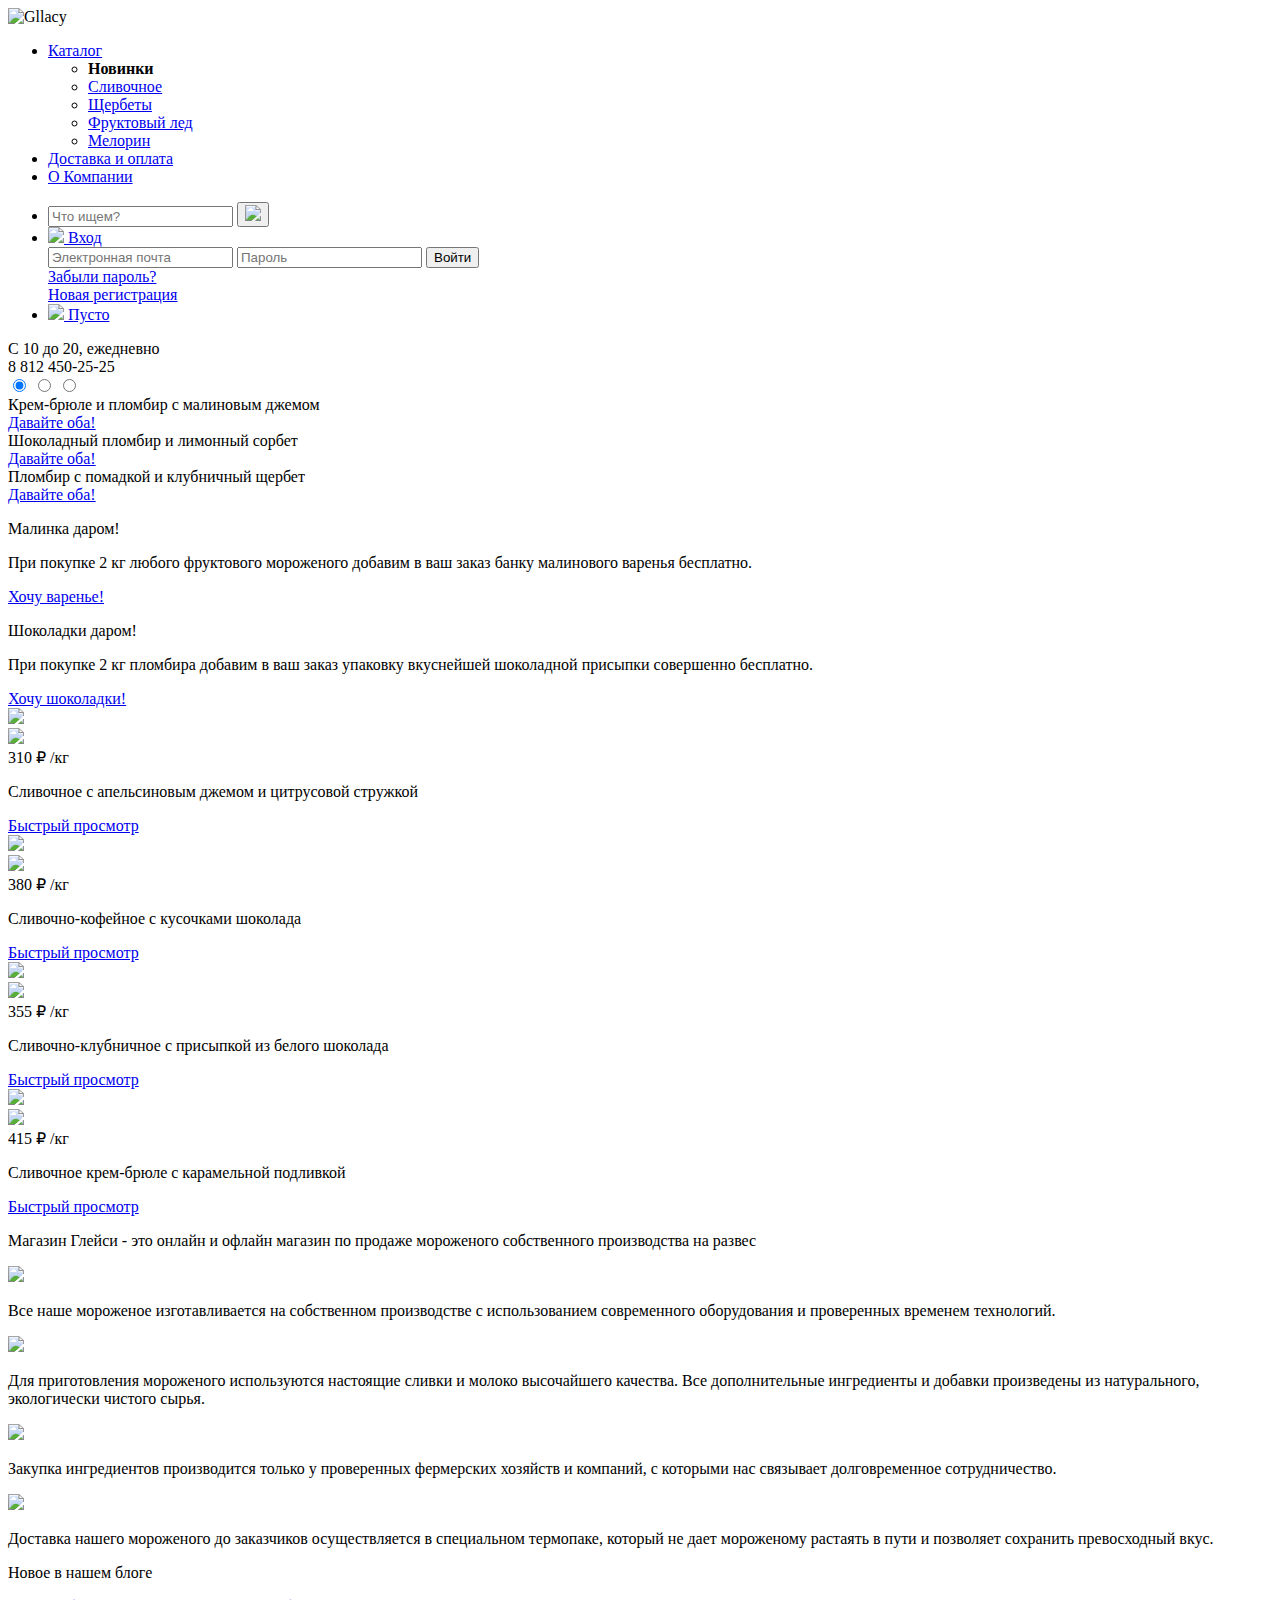
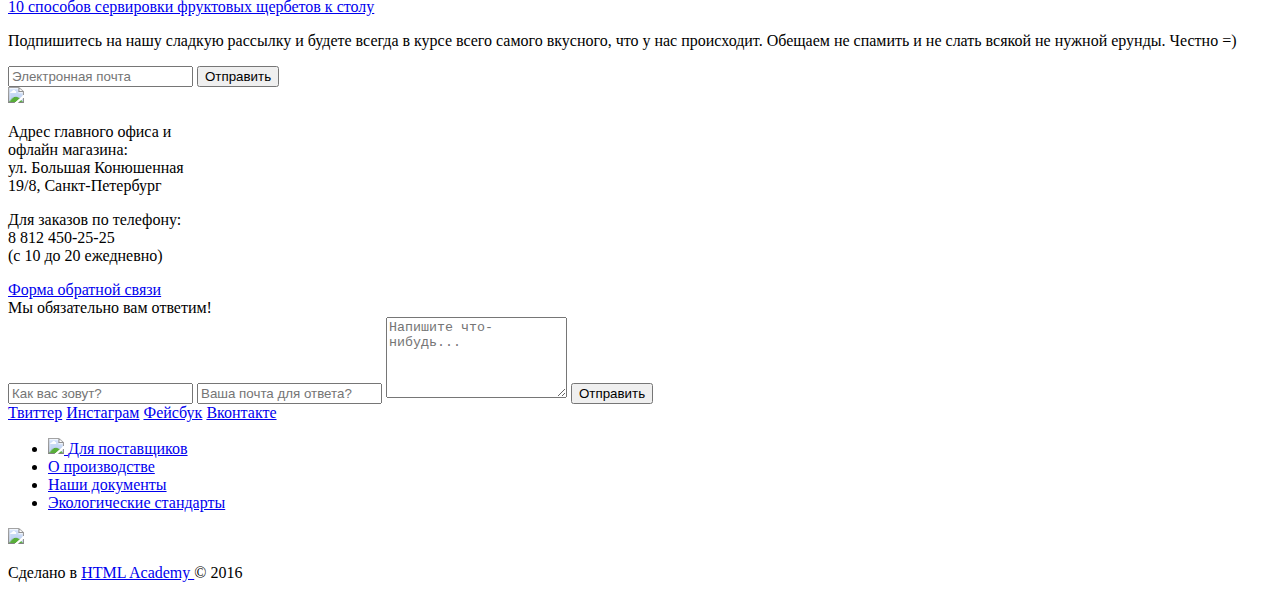
==== index.html @ 6a34597c "Внесла последние изменения" ====
<!DOCTYPE html>
<html lang="ru">
  <head>
    <meta charset="utf-8">
    <title>GllacyShop</title>
  </head>
  <body>
    <!-- Шапка -->
    <header class="container">
      <div class="index-logo">
        <img src="img/index-logo.png" width="" height="" alt="Gllacy">
      </div>

      <!-- Основная навигация -->
      <nav class="main-navigation">
        <ul>
          <li>
            <a href="#">Каталог</a>
            <ul>
              <li>
                <b class="items-new">Новинки</b>
              </li>
              <li>
                <a href="catalog.html">Сливочное</a>
              </li>
              <li>
                <a href="#">Щербеты</a>
              </li>
              <li>
                <a href="#">Фруктовый лед</a>
              </li>
              <li>
                <a href="#">Мелорин</a>
              </li>
            </ul>
          </li>
          <li>
            <a href="#">Доставка и оплата</a>
          </li>
          <li>
            <a href="#">О Компании</a>
          </li>
        </ul>
      </nav>

      <!-- Кнопки -->
      <div class="buttons">
        <ul>
          <li>
            <form class="search" action="https://echo.htmlacademy.ru" method="post">
              <input type="search" name="search" id="search-field" value="" placeholder="Что ищем?">
              <button class="search-btn" type="submit">
                <img src="img/logo-1.png" width="" height="">
              </button>
            </form>
          </li>

          <li>
            <a href="#entry-form">
              <img src="logo-2.png" width="" height="">
              <span>Вход</span>
            </a>
            <form class="entry" id="entry-form" action="https://echo.htmlacademy.ru" method="post">
              <input type="email" name="mail" value="" placeholder="Электронная почта" required>
              <input type="password" name="password" value="" placeholder="Пароль" required>
              <button class="entry-btn" type="submit">Войти</button>
              <div class="check-in">
                <a class="forget" href="#">Забыли пароль?</a><br>
                <a class="new-check" href="#">Новая регистрация</a>
              </div>
            </form>
          </li>

          <li>
            <a href="#">
              <img src="logo-3.png" width="" height="">
              <span>Пусто</span>
            </a>
          </li>
        </ul>
      </div>
    </header>

    <!-- Основная часть -->
    <main class="container">

      <!-- Краткая информация -->
      <div class="brief-information">
        C 10 до 20, ежедневно<br>
        <span>8 812 450-25-25</span>
      </div>

      <!-- Слайдер -->
      <div class="slider">
        <input type="radio" id="btn-1" name="toggle" checked>
        <input type="radio" id="btn-2" name="toggle">
        <input type="radio" id="btn-3" name="toggle">

        <div class="slide-1">
          <div class="slide-title">
            Крем-брюле и пломбир с малиновым джемом
          </div>
          <a class="slide-btn" href="#">Давайте оба!</a>
        </div>
        <div class="slide-2">
          <div class="slide-title">
            Шоколадный пломбир и лимонный сорбет
          </div>
          <a class="slide-btn" href="#">Давайте оба!</a>
        </div>
        <div class="slide-3">
          <div class="slide-title">
            Пломбир с помадкой и клубничный щербет
          </div>
          <a class="slide-btn" href="#">Давайте оба!</a>
        </div>
        <div class="slider-controls">
          <label for="btn-1"></label>
          <label for="btn-2"></label>
          <label for="btn-3"></label>
        </div>
      </div>

      <!-- Баннеры -->
      <div class="banners">
        <div class="raspberries">
          <p class="banner-title">
            Малинка даром!
          </p>
          <p class="banner-description">
            При покупке 2 кг любого фруктового мороженого добавим в ваш заказ
            банку малинового варенья бесплатно.
          </p>
          <a class="banner-btn" href="#">Хочу варенье!</a>
        </div>
        <div class="chocolates">
          <p class="banner-title">
            Шоколадки даром!
          </p>
          <p class="banner-description">
            При покупке 2 кг пломбира добавим в ваш заказ упаковку вкуснейшей
            шоколадной присыпки совершенно бесплатно.
          </p>
          <a class="banner-btn" href="#">Хочу шоколадки!</a>
        </div>
      </div>

      <!-- Хиты -->
      <div class="products">
        <article class="items">
          <div class="hits-logo">
            <img src="img/hits-logo.png" width="" height="">
          </div>
          <div class="hits-image">
            <img src="img/hits-1.jpg"  width="" height="">
          </div>
          <div class="hits-price">
            310 &#8381; /кг
          </div>
          <p class="hits-description">
            Сливочное с апельсиновым джемом и цитрусовой стружкой
          </p>
          <a class="btn-review" href="#">Быстрый просмотр</a>
        </article>

        <article class="items">
          <div class="hits-logo">
            <img src="img/hits-logo.png" width="" height="">
          </div>
          <div class="hits-image">
            <img src="img/hits-2.jpg"  width="" height="">
          </div>
          <div class="hits-price">
            380 &#8381; /кг
          </div>
          <p class="hits-description">
            Сливочно-кофейное с кусочками шоколада
          </p>
          <a class="btn-review" href="#">Быстрый просмотр</a>
        </article>

        <article class="items">
          <div class="hits-logo">
            <img src="img/hits-logo.png" width="" height="">
          </div>
          <div class="hits-image">
            <img src="img/hits-3.jpg"  width="" height="">
          </div>
          <div class="hits-price">
            355 &#8381; /кг
          </div>
          <p class="hits-description">
            Сливочно-клубничное с присыпкой из белого шоколада
          </p>
          <a class="btn-review" href="#">Быстрый просмотр</a>
        </article>

        <article class="items">
          <div class="hits-logo">
            <img src="img/hits-logo.png" width="" height="">
          </div>
          <div class="hits-image">
            <img src="img/hits-4.jpg"  width="" height="">
          </div>
          <div class="hits-price">
            415 &#8381; /кг
          </div>
          <p class="hits-description">
            Сливочное крем-брюле с карамельной подливкой
          </p>
          <a class="btn-review" href="#">Быстрый просмотр</a>
        </article>
      </div>

      <!-- SEO -->
      <section class="seo">
        <p class="slogan">
          Магазин Глейси - это онлайн и офлайн магазин по продаже мороженого
          собственного производства на развес
        </p>
        <div class="seo-1">
          <img class="seo-logo" src="img/logo-4.png" width="" height="">
          <p class="seo-description">
            Все наше мороженое изготавливается на собственном производстве
            с использованием современного оборудования и проверенных временем
            технологий.
          </p>
        </div>
        <div class="seo-1">
          <img class="seo-logo" src="img/logo-5.png" width="" height="">
          <p class="seo-description">
            Для приготовления мороженого используются настоящие сливки и
            молоко высочайшего качества. Все дополнительные ингредиенты и
            добавки произведены из натурального, экологически чистого сырья.
          </p>
        </div>
        <div class="seo-1">
          <img class="seo-logo" src="img/logo-6.png" width="" height="">
          <p class="seo-description">
            Закупка ингредиентов производится только у проверенных фермерских
            хозяйств и компаний, с которыми нас связывает долговременное
            сотрудничество.
          </p>
        </div>
        <div class="seo-1">
          <img class="seo-logo" src="img/logo-7.png" width="" height="">
          <p class="seo-description">
            Доставка нашего мороженого до заказчиков осуществляется в специальном
            термопаке, который не дает мороженому растаять в пути и позволяет
            сохранить превосходный вкус.
          </p>
        </div>
      </section>

      <!-- Новости -->
      <div class="news">
        <p class="news-title">
          Новое в нашем блоге
        </p>
        <a href="#">
          10 способов сервировки
          фруктовых щербетов к
          столу
        </a>
      </div>

      <!-- Рассылка -->
      <div class="delivery">
        <p>
          Подпишитесь на нашу сладкую рассылку и будете всегда в курсе
          всего самого вкусного, что у нас происходит. Обещаем не спамить и
          не слать всякой не нужной ерунды. Честно =)
        </p>
        <form action="https://echo.htmlacademy.ru" method="post">
          <input type="email" name="delivery" placeholder="Электронная почта">
          <button class="send-btn" type="submit">Отправить</button>
        </form>
      </div>

      <!-- Карта -->
      <div class="map">
        <img src="img/logo-8.png" width="" height="">  <!-- Лого, карта - в CSS в качестве фона -->
        <section class="contacts">
          <p class="address">
            Адрес главного офиса и<br>
            офлайн магазина:<br>
            <span>ул. Большая Конюшенная<br>
            19/8, Санкт-Петербург</span>
          </p>
          <p class="phone">
            Для заказов по телефону:<br>
            <span>8 812 450-25-25</span><br>
            (с 10 до 20 ежедневно)
          </p>
          <a href="#feedback-form">Форма обратной связи</a>
          <form id="feedback-form" action="https://echo.htmlacademy.ru" method="post">
            <div class="feedback-form-title">
              Мы обязательно вам ответим!
            </div>
            <input type="text" name="name" value="" placeholder="Как вас зовут?">
            <input type="email" name="mail" value="" placeholder="Ваша почта для ответа?" required>
            <textarea name="text" rows="5" cols="" placeholder="Напишите что-нибудь..."></textarea>
            <button class="send-btn" type="submit">Отправить</button>
          </form>
        </section>
      </div>
    </main>

    <!-- Подвал -->
    <footer class="container">
      <section class="footer-social">
        <a class="social-btn social-btn-tw" href="#">Твиттер</a>
        <a class="social-btn social-btn-inst" href="#">Инстаграм</a>
        <a class="social-btn social-btn-fb" href="#">Фейсбук</a>
        <a class="social-btn social-btn-vk" href="#">Вконтакте</a>
      </section>

      <section class="footer-references">
        <ul>
          <li>
            <a href="#">
              <img src="img/logo-9.png" width="" height="">
              <span class="for-providers">Для поставщиков</span>
            </a>
          </li>
          <li>
            <a href="#">О производстве</a>
          </li>
          <li>
            <a href="#">Наши документы</a>
          </li>
          <li>
            <a href="#">Экологические стандарты</a>
          </li>
        </ul>
      </section>

      <section class="footer-copyright">
        <a class="footer-logo" href="https://htmlacademy.ru/">
          <img src="img/logo-10.png" width="" height="">
        </a>
          <p>Сделано в
            <a class="footer-html-academy" href="https://htmlacademy.ru/">HTML Academy
            </a>
            &#169; 2016
          </p>
      </section>
    </footer>
  </body>
</html>
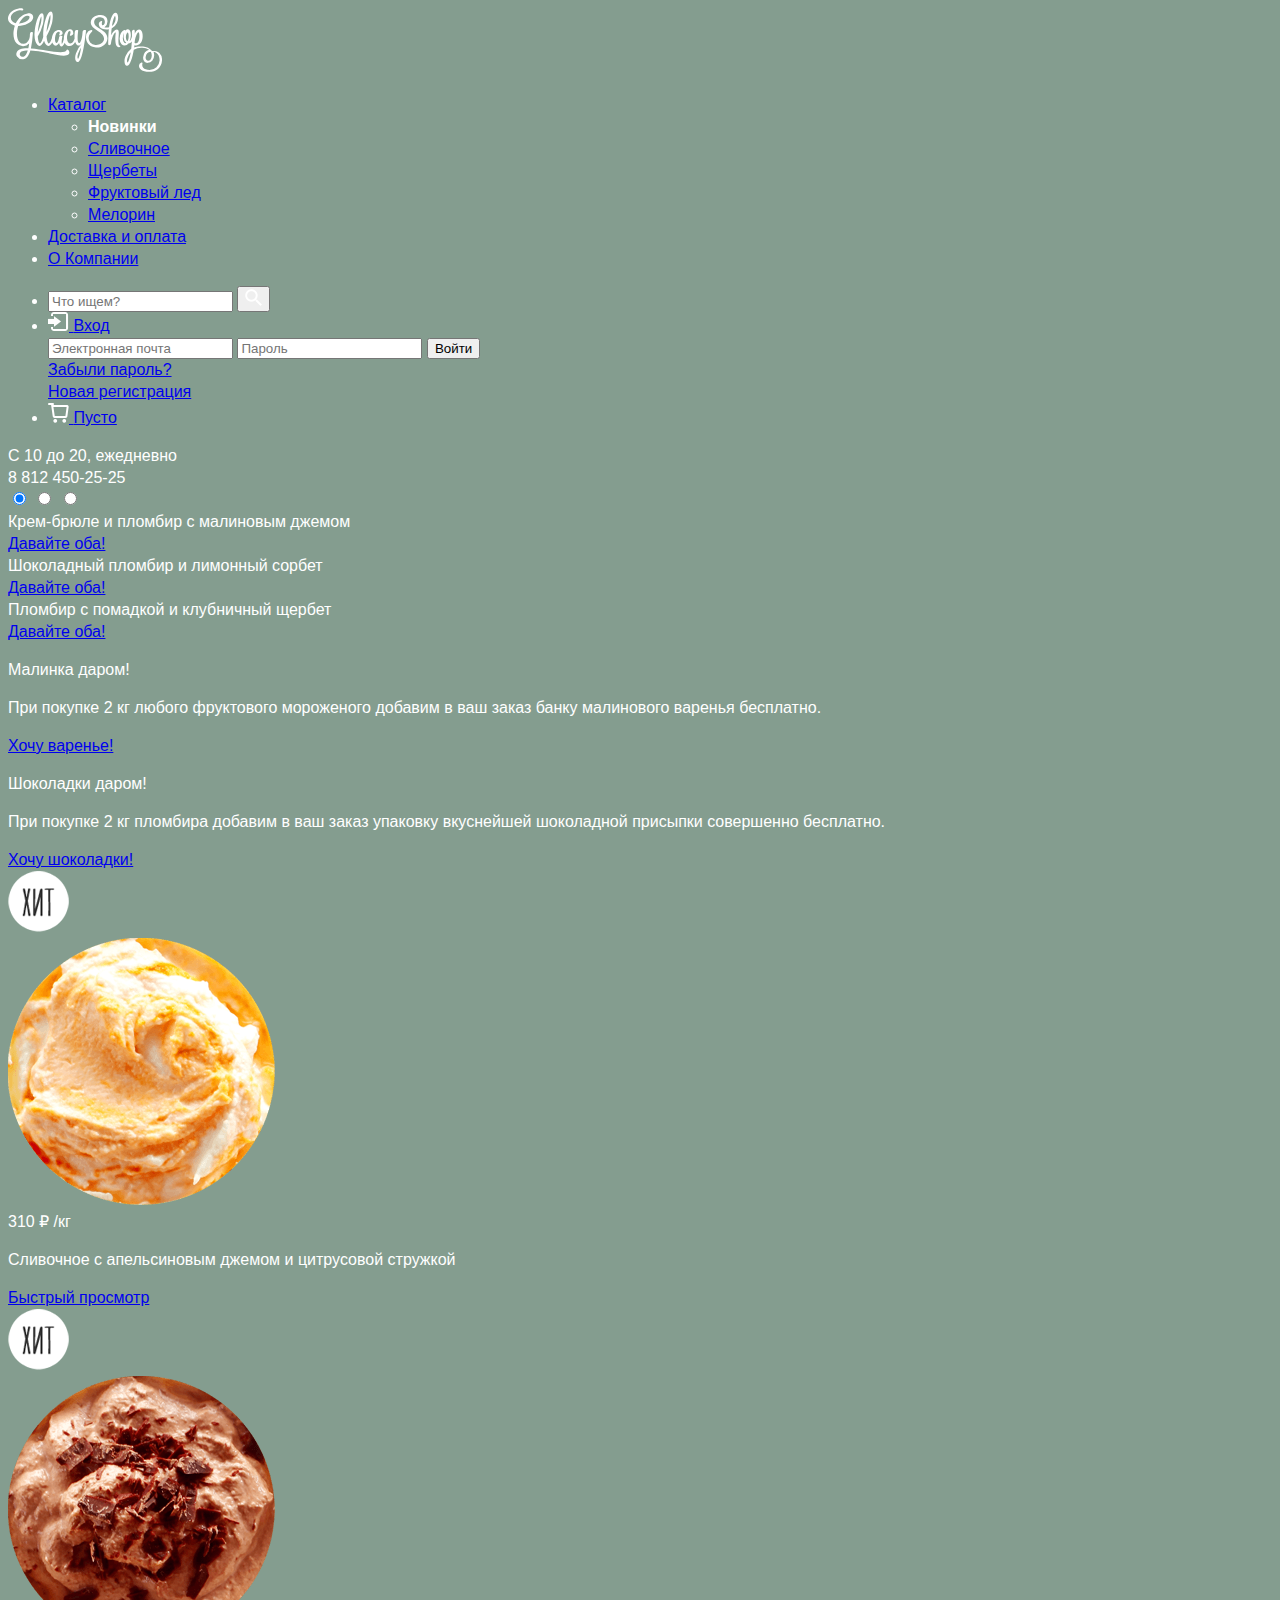
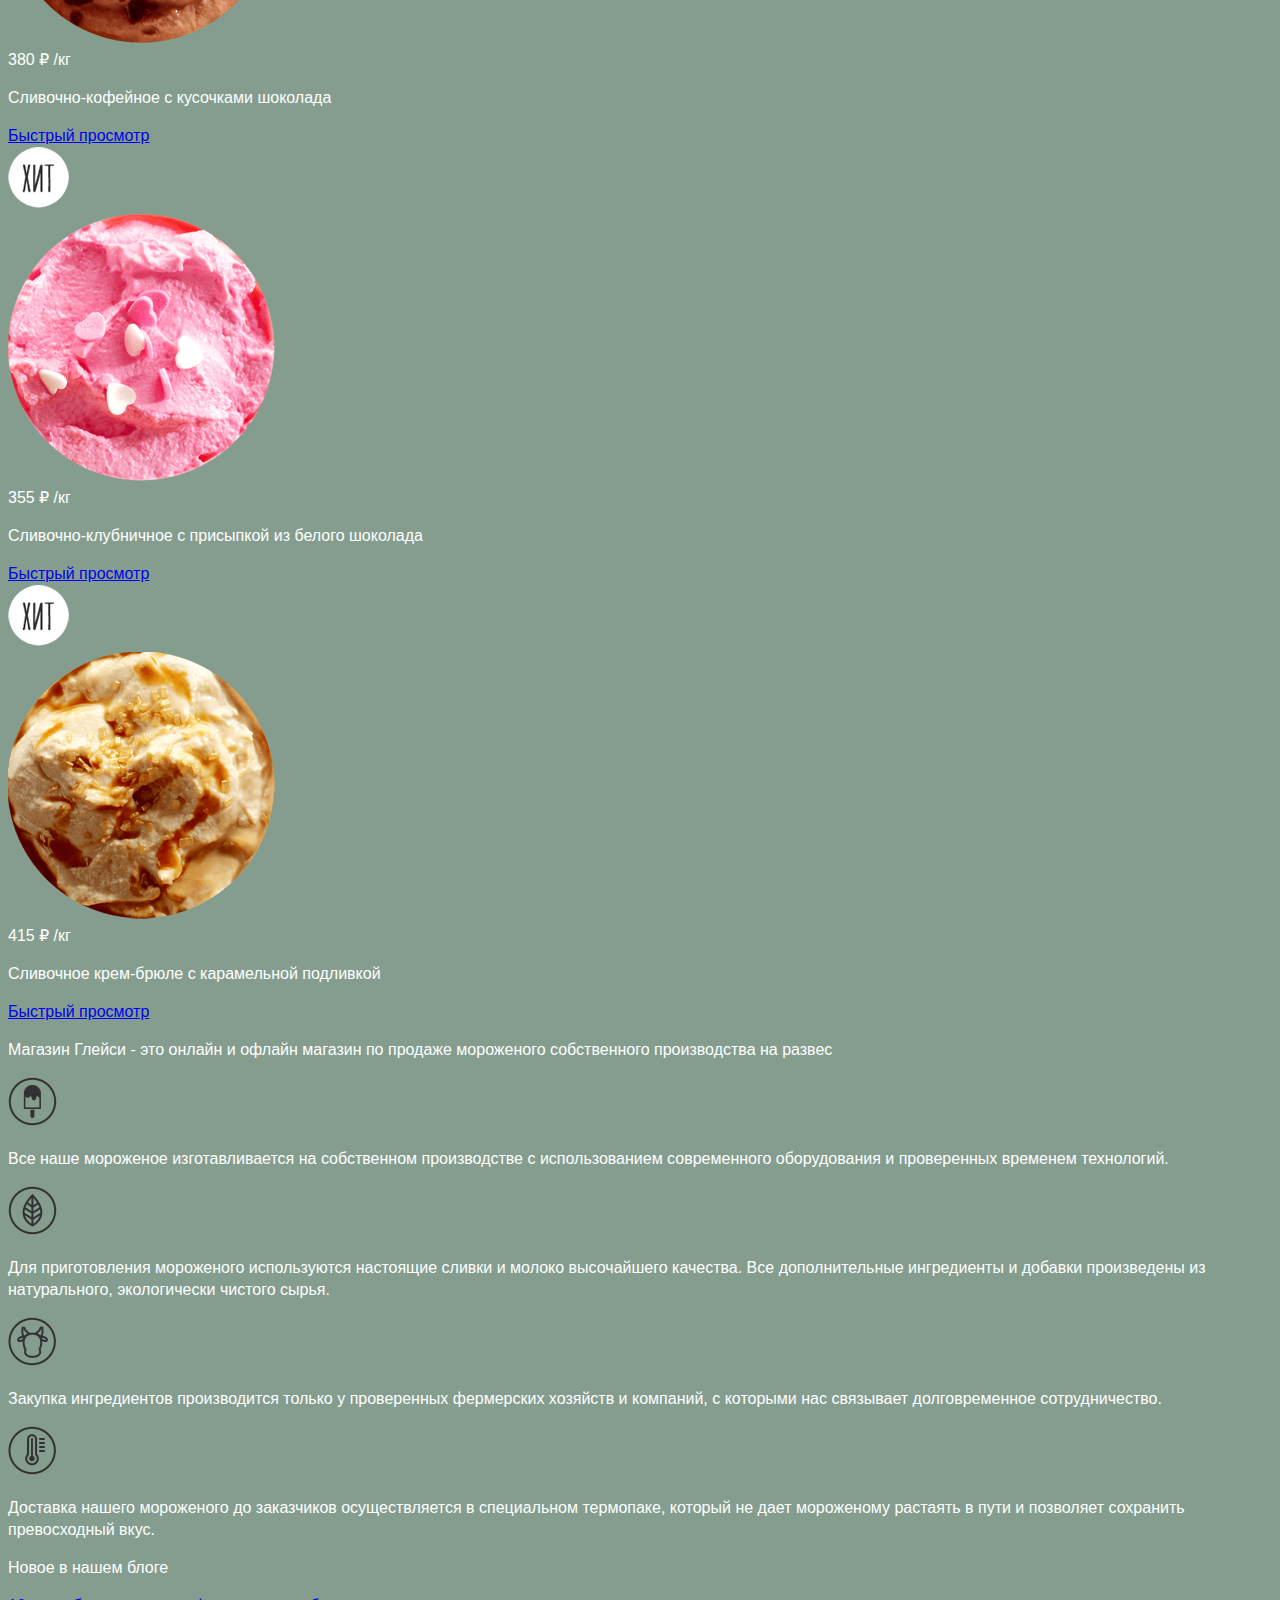
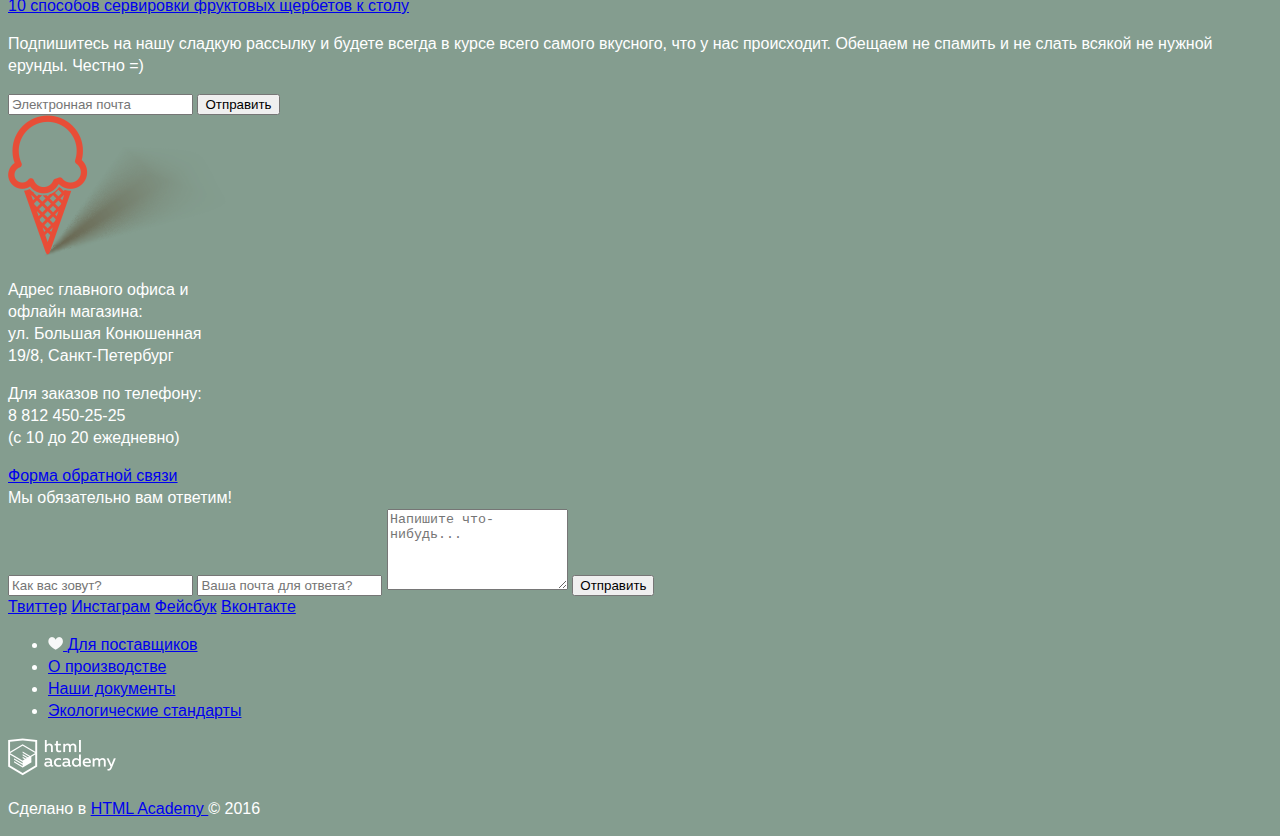
==== commit a5844729: "Подключила изображения и основные стили" ====
--- a/index.html
+++ b/index.html
@@ -3,12 +3,13 @@
   <head>
     <meta charset="utf-8">
     <title>GllacyShop</title>
+    <link rel="stylesheet" href="css/style.css">
   </head>
   <body>
     <!-- Шапка -->
     <header class="container">
       <div class="index-logo">
-        <img src="img/index-logo.png" width="" height="" alt="Gllacy">
+        <img src="img/index-logo.svg" width="154" height="64" alt="Gllacy">
       </div>
 
       <!-- Основная навигация -->
@@ -50,14 +51,14 @@
             <form class="search" action="https://echo.htmlacademy.ru" method="post">
               <input type="search" name="search" id="search-field" value="" placeholder="Что ищем?">
               <button class="search-btn" type="submit">
-                <img src="img/logo-1.png" width="" height="">
+                <img src="img/logo-1.png" width="17" height="17">
               </button>
             </form>
           </li>
 
           <li>
             <a href="#entry-form">
-              <img src="logo-2.png" width="" height="">
+              <img src="img/logo-2.png" width="21" height="19">
               <span>Вход</span>
             </a>
             <form class="entry" id="entry-form" action="https://echo.htmlacademy.ru" method="post">
@@ -73,7 +74,7 @@
 
           <li>
             <a href="#">
-              <img src="logo-3.png" width="" height="">
+              <img src="img/logo-3.png" width="21" height="20">
               <span>Пусто</span>
             </a>
           </li>
@@ -149,10 +150,10 @@
       <div class="products">
         <article class="items">
           <div class="hits-logo">
-            <img src="img/hits-logo.png" width="" height="">
+            <img src="img/hits-logo.png" width="61" height="61">
           </div>
           <div class="hits-image">
-            <img src="img/hits-1.jpg"  width="" height="">
+            <img src="img/item-1.png"  width="267" height="267">
           </div>
           <div class="hits-price">
             310 &#8381; /кг
@@ -165,10 +166,10 @@
 
         <article class="items">
           <div class="hits-logo">
-            <img src="img/hits-logo.png" width="" height="">
+            <img src="img/hits-logo.png" width="61" height="61">
           </div>
           <div class="hits-image">
-            <img src="img/hits-2.jpg"  width="" height="">
+            <img src="img/item-2.png"  width="267" height="267">
           </div>
           <div class="hits-price">
             380 &#8381; /кг
@@ -181,10 +182,10 @@
 
         <article class="items">
           <div class="hits-logo">
-            <img src="img/hits-logo.png" width="" height="">
+            <img src="img/hits-logo.png" width="61" height="61">
           </div>
           <div class="hits-image">
-            <img src="img/hits-3.jpg"  width="" height="">
+            <img src="img/item-3.png"  width="267" height="267">
           </div>
           <div class="hits-price">
             355 &#8381; /кг
@@ -197,10 +198,10 @@
 
         <article class="items">
           <div class="hits-logo">
-            <img src="img/hits-logo.png" width="" height="">
+            <img src="img/hits-logo.png" width="61" height="61">
           </div>
           <div class="hits-image">
-            <img src="img/hits-4.jpg"  width="" height="">
+            <img src="img/item-4.png"  width="267" height="267">
           </div>
           <div class="hits-price">
             415 &#8381; /кг
@@ -219,7 +220,7 @@
           собственного производства на развес
         </p>
         <div class="seo-1">
-          <img class="seo-logo" src="img/logo-4.png" width="" height="">
+          <img class="seo-logo" src="img/logo-4.png" width="49" height="49">
           <p class="seo-description">
             Все наше мороженое изготавливается на собственном производстве
             с использованием современного оборудования и проверенных временем
@@ -227,7 +228,7 @@
           </p>
         </div>
         <div class="seo-1">
-          <img class="seo-logo" src="img/logo-5.png" width="" height="">
+          <img class="seo-logo" src="img/logo-5.png" width="49" height="49">
           <p class="seo-description">
             Для приготовления мороженого используются настоящие сливки и
             молоко высочайшего качества. Все дополнительные ингредиенты и
@@ -235,7 +236,7 @@
           </p>
         </div>
         <div class="seo-1">
-          <img class="seo-logo" src="img/logo-6.png" width="" height="">
+          <img class="seo-logo" src="img/logo-6.png" width="48" height="49">
           <p class="seo-description">
             Закупка ингредиентов производится только у проверенных фермерских
             хозяйств и компаний, с которыми нас связывает долговременное
@@ -243,7 +244,7 @@
           </p>
         </div>
         <div class="seo-1">
-          <img class="seo-logo" src="img/logo-7.png" width="" height="">
+          <img class="seo-logo" src="img/logo-7.png" width="48" height="49">
           <p class="seo-description">
             Доставка нашего мороженого до заказчиков осуществляется в специальном
             термопаке, который не дает мороженому растаять в пути и позволяет
@@ -279,7 +280,7 @@
 
       <!-- Карта -->
       <div class="map">
-        <img src="img/logo-8.png" width="" height="">  <!-- Лого, карта - в CSS в качестве фона -->
+        <img src="img/logo-8.png" width="218" height="142">  <!-- Лого, карта - в CSS в качестве фона -->
         <section class="contacts">
           <p class="address">
             Адрес главного офиса и<br>
@@ -319,7 +320,7 @@
         <ul>
           <li>
             <a href="#">
-              <img src="img/logo-9.png" width="" height="">
+              <img src="img/logo-9.png" width="15" height="13">
               <span class="for-providers">Для поставщиков</span>
             </a>
           </li>
@@ -337,7 +338,7 @@
 
       <section class="footer-copyright">
         <a class="footer-logo" href="https://htmlacademy.ru/">
-          <img src="img/logo-10.png" width="" height="">
+          <img src="img/logo-10.png" width="108" height="38">
         </a>
           <p>Сделано в
             <a class="footer-html-academy" href="https://htmlacademy.ru/">HTML Academy
--- a/css/style.css
+++ b/css/style.css
@@ -0,0 +1,13 @@
+body {
+  font-family: "Roboto", Arial, sans-serif;
+  font-size: 16px;
+  line-height: 22px;
+  color: #ffffff;
+  background-color: #849d8f;
+}
+
+h1 {
+  font-size: 35px;
+  line-height: 41px;
+  font-weight: bold;
+}
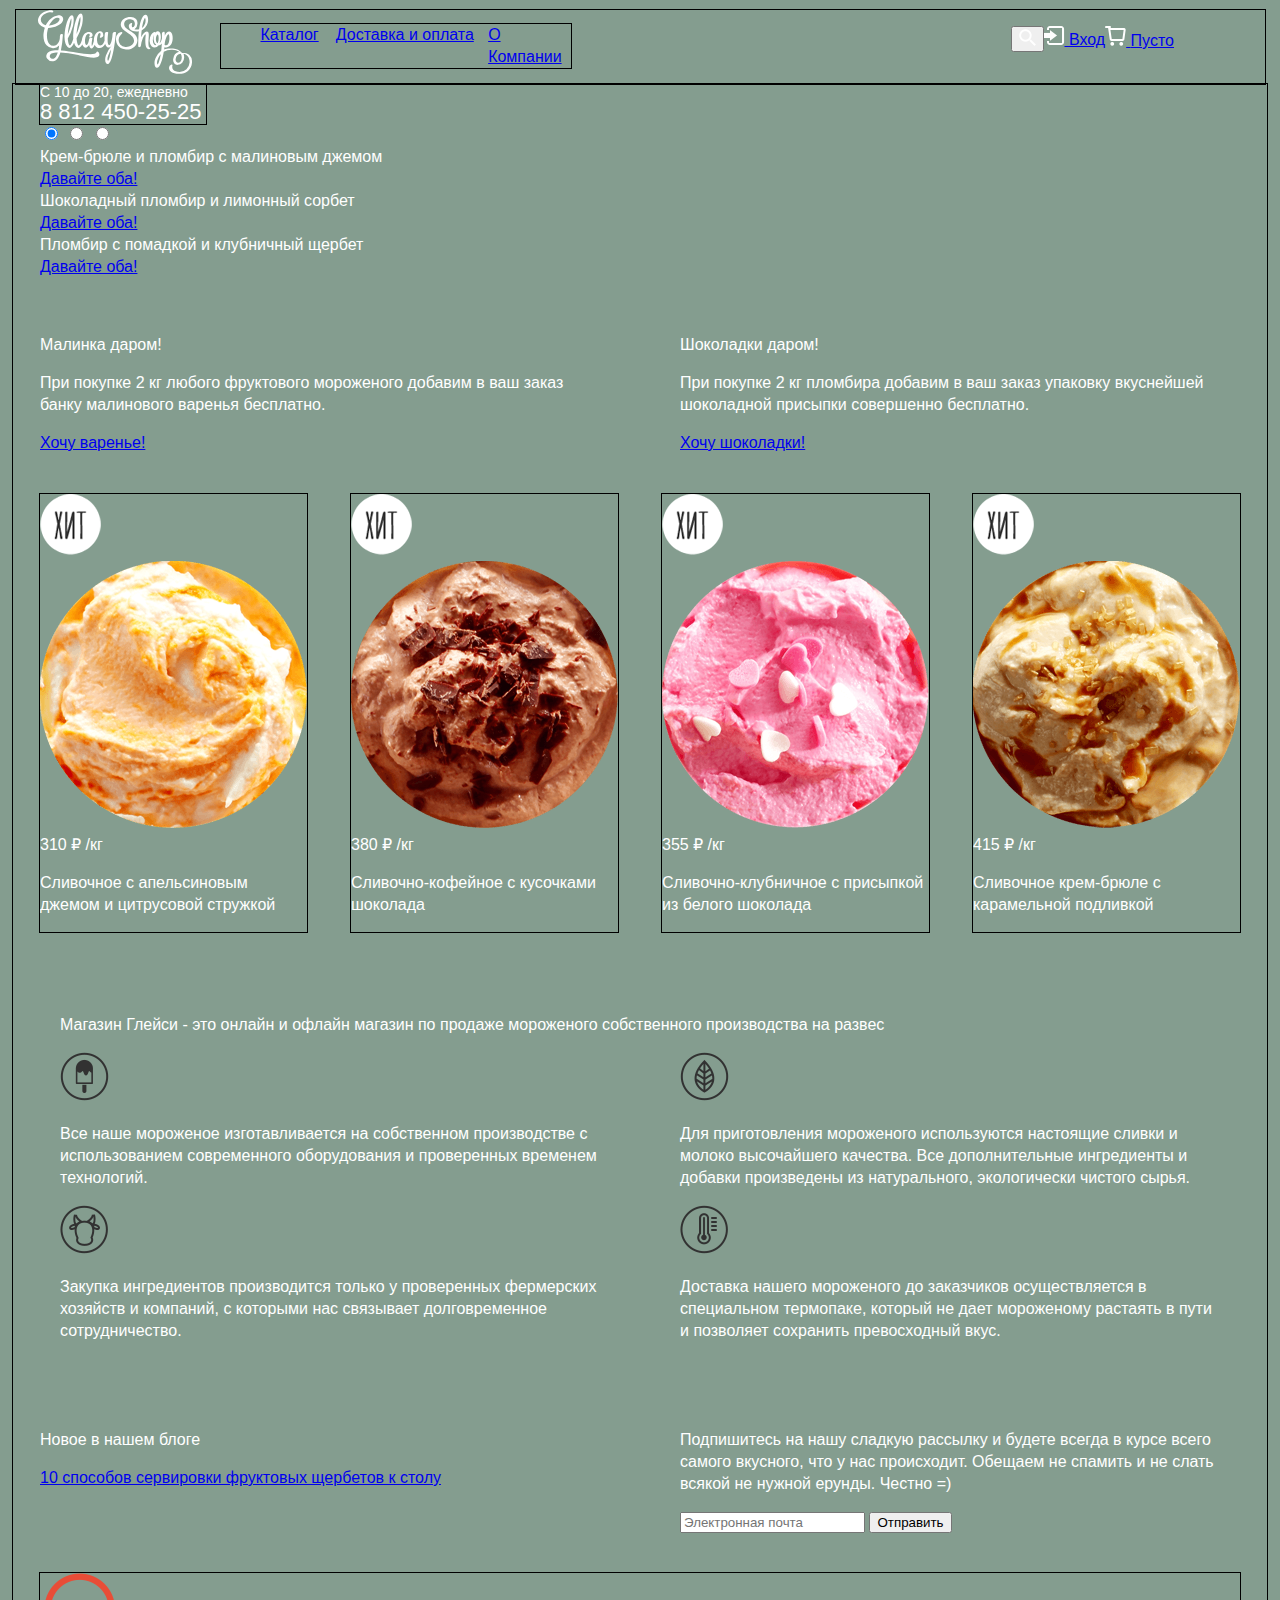
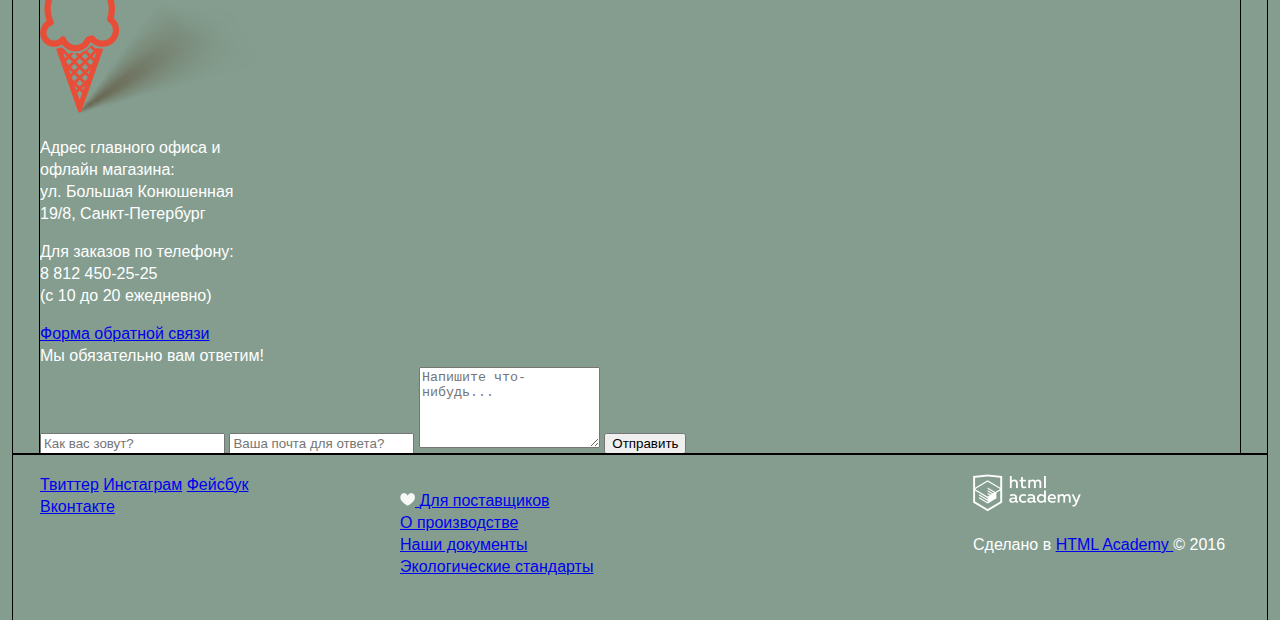
==== commit eb4daad4: "Сетка" ====
--- a/index.html
+++ b/index.html
@@ -14,10 +14,10 @@
 
       <!-- Основная навигация -->
       <nav class="main-navigation">
-        <ul>
+        <ul class="main-navigation-1">
           <li>
             <a href="#">Каталог</a>
-            <ul>
+            <ul class="main-navigation-2">
               <li>
                 <b class="items-new">Новинки</b>
               </li>
@@ -124,7 +124,7 @@
 
       <!-- Баннеры -->
       <div class="banners">
-        <div class="raspberries">
+        <div class="tasty-banners">
           <p class="banner-title">
             Малинка даром!
           </p>
@@ -134,7 +134,7 @@
           </p>
           <a class="banner-btn" href="#">Хочу варенье!</a>
         </div>
-        <div class="chocolates">
+        <div class="tasty-banners">
           <p class="banner-title">
             Шоколадки даром!
           </p>
@@ -253,29 +253,31 @@
         </div>
       </section>
 
-      <!-- Новости -->
-      <div class="news">
-        <p class="news-title">
-          Новое в нашем блоге
-        </p>
-        <a href="#">
-          10 способов сервировки
-          фруктовых щербетов к
-          столу
-        </a>
-      </div>
-
-      <!-- Рассылка -->
-      <div class="delivery">
-        <p>
-          Подпишитесь на нашу сладкую рассылку и будете всегда в курсе
-          всего самого вкусного, что у нас происходит. Обещаем не спамить и
-          не слать всякой не нужной ерунды. Честно =)
-        </p>
-        <form action="https://echo.htmlacademy.ru" method="post">
-          <input type="email" name="delivery" placeholder="Электронная почта">
-          <button class="send-btn" type="submit">Отправить</button>
-        </form>
+      <div class="news-delivery">      
+        <!-- Новости -->
+        <div class="block-1">
+          <p class="news-title">
+            Новое в нашем блоге
+          </p>
+          <a href="#">
+            10 способов сервировки
+            фруктовых щербетов к
+            столу
+          </a>
+        </div>
+
+        <!-- Рассылка -->
+        <div class="block-1">
+          <p>
+            Подпишитесь на нашу сладкую рассылку и будете всегда в курсе
+            всего самого вкусного, что у нас происходит. Обещаем не спамить и
+            не слать всякой не нужной ерунды. Честно =)
+          </p>
+          <form action="https://echo.htmlacademy.ru" method="post">
+            <input type="email" name="delivery" placeholder="Электронная почта">
+            <button class="send-btn" type="submit">Отправить</button>
+          </form>
+        </div>
       </div>
 
       <!-- Карта -->
--- a/css/style.css
+++ b/css/style.css
@@ -4,6 +4,8 @@
   line-height: 22px;
   color: #ffffff;
   background-color: #849d8f;
+  padding: 0;
+  margin: 0;
 }
 
 h1 {
@@ -11,3 +13,189 @@
   line-height: 41px;
   font-weight: bold;
 }
+
+.container {
+  width: 1200px;
+  margin: 0 auto;
+  padding: 0 27px;
+  display: flex;
+
+  /* Для сетки */
+  outline: 1px black solid;
+}
+
+.container:nth-child(1) {
+  padding-left: 22px;
+  margin-top: 10px;
+}
+
+.container:nth-child(2) {
+  display: block;
+}
+
+.container:nth-child(3) {
+  justify-content: space-between;
+  padding-top: 20px;
+  padding-bottom: 26px;
+}
+
+.main-navigation {
+  width: 412px;
+}
+
+.buttons {
+  width: 267px;
+  margin-left: auto;
+}
+
+.main-navigation-1 {
+  display: flex;
+  list-style-type: none;
+  margin-left: 29px;
+  margin-right: 33px;
+  margin-top: 14px;
+  margin-bottom: 16px;
+
+  /* Для сетки */
+  outline: 1px black solid;
+}
+
+.main-navigation-1 li:first-child {
+  width: 85px;
+}
+
+.main-navigation-1 li:nth-child(2) {
+  width: 172px;
+}
+
+.main-navigation-1 li:nth-child(3) {
+  width: 93px;
+}
+
+.main-navigation-2 {
+  display: none;
+}
+
+.buttons ul{
+  display: flex;
+  list-style-type: none;
+}
+
+input[type=search] {
+  display: none;
+}
+
+.entry {
+  display: none;
+}
+
+.brief-information {
+  width: 166px;
+  font-size: 14px;
+  line-height: 16px;
+
+  /* Для сетки */
+  outline: 1px black solid;
+}
+
+.brief-information span {
+  font-size: 22px;
+  line-height: 24px;
+}
+
+.slider {
+  margin-bottom: 40px;
+}
+
+.banners {
+  display: flex;
+  justify-content: space-between;
+  margin-bottom: 40px;
+}
+
+.tasty-banners {
+  width: 560px;
+}
+
+.products {
+  display: flex;
+  flex-wrap: wrap;
+  justify-content: space-between;
+  margin-bottom: 40px;
+}
+
+.items {
+  width: 267px;
+
+  /* Для сетки */
+  outline: 1px black solid;
+}
+
+.btn-review {
+  display: none;
+}
+
+.seo {
+  display: flex;
+  flex-wrap: wrap;
+  justify-content: space-between;
+  padding: 26px 20px 15px;
+  margin-bottom: 40px;
+}
+
+.seo-1 {
+  width: 540px;
+}
+
+.news-delivery {
+  display: flex;
+  justify-content: space-between;
+  margin-bottom: 40px;
+}
+
+.block-1 {
+  width: 560px;
+}
+
+.map {
+  /* Для сетки */
+  outline: 1px black solid;
+  min-height: 430px;
+}
+
+.footer-social, .footer-copyright {
+  width: 267px;
+}
+
+.footer-references {
+  width: 560px;
+}
+
+.footer-references ul {
+  list-style-type: none;
+}
+
+/* Каталог */
+.item-form {
+  display: none;
+}
+
+.creamy {
+  margin-bottom: 28px;
+}
+
+.selection {
+  margin-bottom: 40px;
+}
+
+.number-btn {
+  display: flex;
+  justify-content: space-between;;
+  list-style-type: none;
+  width: 190px;
+  margin-bottom: 30px;
+}
+
+.number-btn li{
+  width: 25px;
+}
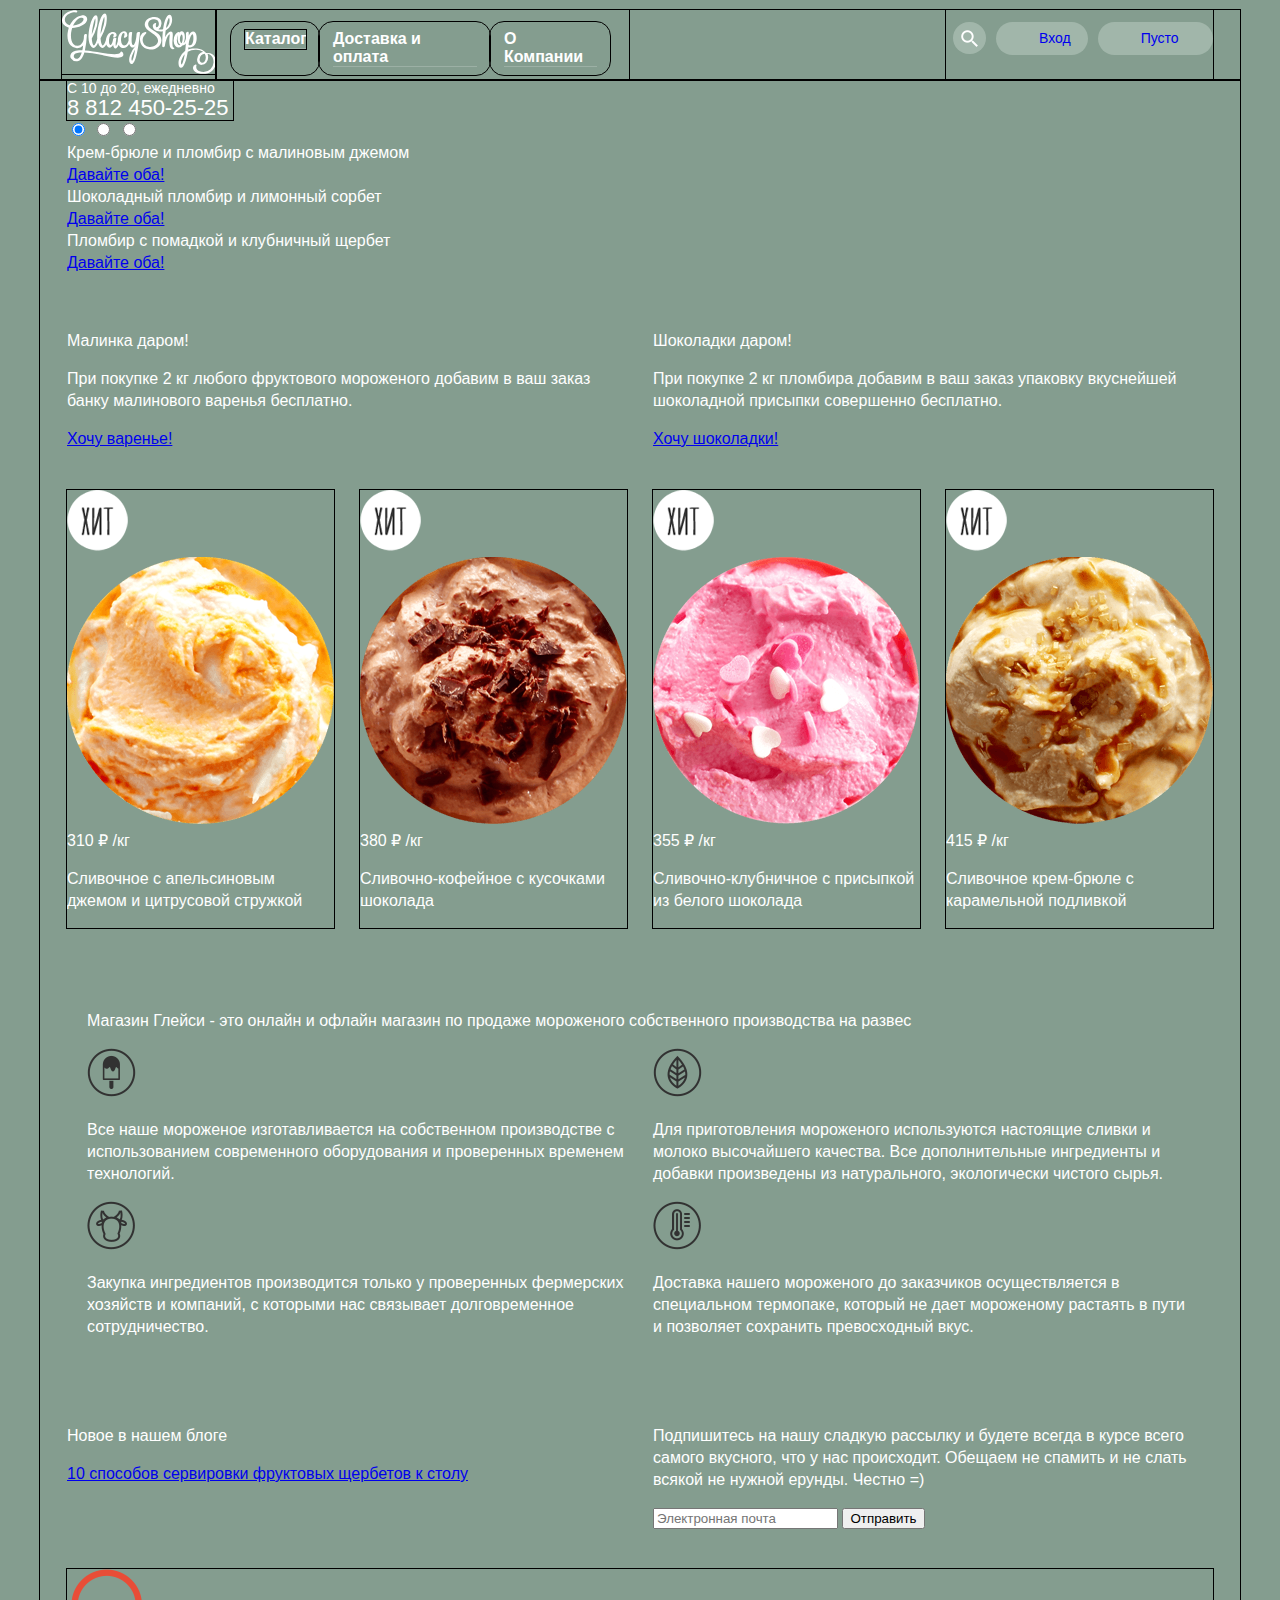
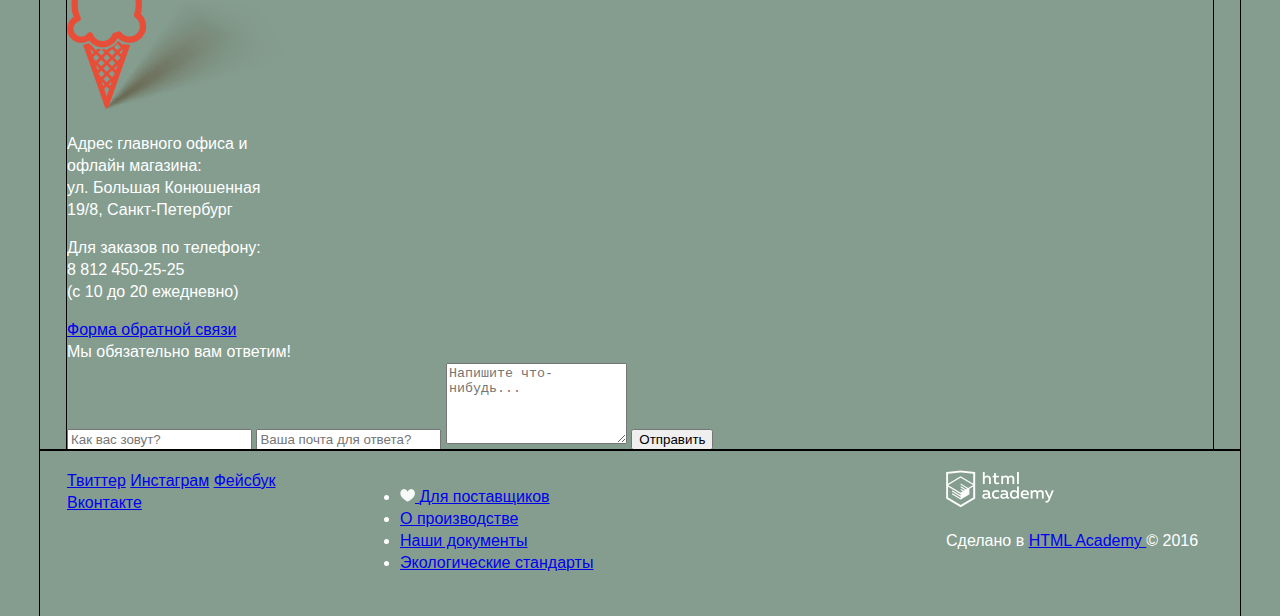
==== commit 922c8e05: "Шапка-проблемы" ====
--- a/index.html
+++ b/index.html
@@ -15,7 +15,7 @@
       <!-- Основная навигация -->
       <nav class="main-navigation">
         <ul class="main-navigation-1">
-          <li>
+          <li class="catalog">
             <a href="#">Каталог</a>
             <ul class="main-navigation-2">
               <li>
@@ -49,16 +49,16 @@
         <ul>
           <li>
             <form class="search" action="https://echo.htmlacademy.ru" method="post">
-              <input type="search" name="search" id="search-field" value="" placeholder="Что ищем?">
               <button class="search-btn" type="submit">
                 <img src="img/logo-1.png" width="17" height="17">
               </button>
+              <input type="search" name="search" id="search-field" value="" placeholder="Что ищем?">
             </form>
           </li>
 
           <li>
             <a href="#entry-form">
-              <img src="img/logo-2.png" width="21" height="19">
+              <!--<img src="img/logo-2.png" width="21" height="19">-->
               <span>Вход</span>
             </a>
             <form class="entry" id="entry-form" action="https://echo.htmlacademy.ru" method="post">
@@ -74,7 +74,7 @@
 
           <li>
             <a href="#">
-              <img src="img/logo-3.png" width="21" height="20">
+              <!--<img src="img/logo-3.png" width="21" height="20">-->
               <span>Пусто</span>
             </a>
           </li>
@@ -253,7 +253,7 @@
         </div>
       </section>
 
-      <div class="news-delivery">      
+      <div class="news-delivery">
         <!-- Новости -->
         <div class="block-1">
           <p class="news-title">
--- a/css/style.css
+++ b/css/style.css
@@ -14,18 +14,85 @@
   font-weight: bold;
 }
 
+/* Шрифты */
+@font-face {
+  font-family: "Roboto";
+  font-style: normal;
+  font-weight: normal;
+  src: local("Roboto-Regular"),
+       url("fonts/roboto-regular-webfont.woff2") format("woff2"),
+       url("fonts/roboto-regular-webfont.woff") format("woff"),
+       url("fonts/Roboto-Regular.ttf") format("ttf"),
+       url("fonts/roboto-regular-webfont.eot") format("eot");
+}
+
+@font-face {
+  font-family: "Roboto";
+  font-style: normal;
+  font-weight: bold;
+  src: local("Roboto-Bold"),
+       url("fonts/roboto-bold-webfont.woff2") format("woff2"),
+       url("fonts/roboto-bold-webfont.woff") format("woff"),
+       url("fonts/Roboto-Bold.ttf") format("ttf"),
+       url("fonts/roboto-bold-webfont.eot") format("eot");
+}
+
+@font-face {
+  font-family: "Roboto";
+  font-style: italic;
+  font-weight: bold;
+  src: local("Roboto-BoldItalic"),
+       url("fonts/roboto-bolditalic-webfont.woff2") format("woff2"),
+       url("fonts/roboto-bolditalic-webfont.woff") format("woff"),
+       url("fonts/Roboto-BoldItalic.ttf") format("ttf"),
+       url("fonts/roboto-bolditalic-webfont.eot") format("eot");
+}
+
+@font-face {
+  font-family: "Roboto";
+  font-style: italic;
+  font-weight: normal;
+  src: local("Roboto-Italic"),
+       url("fonts/roboto-italic-webfont.woff2") format("woff2"),
+       url("fonts/roboto-italic-webfont.woff") format("woff"),
+       url("fonts/Roboto-Italic.ttf") format("ttf"),
+       url("fonts/roboto-italic-webfont.eot") format("eot");
+}
+
+@font-face {
+  font-family: "Roboto-Medium";
+  font-style: normal;
+  font-weight: normal;
+  src: local("Roboto-Medium"),
+       url("fonts/roboto-medium-webfont.woff2") format("woff2"),
+       url("fonts/roboto-medium-webfont.woff") format("woff"),
+       url("fonts/Roboto-Medium.ttf") format("ttf"),
+       url("fonts/roboto-medium-webfont.eot") format("eot");
+}
+
+@font-face {
+  font-family: "Roboto-Medium";
+  font-style: italic;
+  font-weight: normal;
+  src: local("Roboto-MediumItalic"),
+       url("fonts/roboto-mediumitalic-webfont.woff2") format("woff2"),
+       url("fonts/roboto-mediumitalic-webfont.woff") format("woff"),
+       url("fonts/Roboto-MediumItalic.ttf") format("ttf"),
+       url("fonts/roboto-mediumitalic-webfont.eot") format("eot");
+}
+
+/* Основные блоки */
 .container {
-  width: 1200px;
+  display: flex;
+  width: 1146px;
   margin: 0 auto;
   padding: 0 27px;
-  display: flex;
 
   /* Для сетки */
   outline: 1px black solid;
 }
 
 .container:nth-child(1) {
-  padding-left: 22px;
   margin-top: 10px;
 }
 
@@ -39,50 +106,262 @@
   padding-bottom: 26px;
 }
 
+/* Шапка */
+.index-logo {
+  margin-left: -5px;
+
+  /* Для сетки */
+  outline: 1px black solid;
+}
+
+.index-logo img {
+  width: 154px;
+  height: 64px;
+
+  /* Для сетки */
+  outline: 1px black solid;
+}
+
+/* Основная навигация */
 .main-navigation {
-  width: 412px;
+  width: 379px;
+  padding-left: 15px;
+  padding-right: 19px;
+  padding-top: 12px;
+
+  /* Для сетки */
+  outline: 1px black solid;
+}
+
+.main-navigation a {
+  text-decoration: none;
+}
+
+.main-navigation li {
+  margin: 0;
+  padding: 0;
+}
+
+.main-navigation a {
+  display: block;
+}
+
+.main-navigation-1 {
+  display: flex;
+  justify-content: space-between;
+  margin: 0;
+  padding: 0;
+  /*margin-bottom: 24px;*/
+  list-style-type: none;
+  font-size: 16px;
+  line-height: 18px;
+  font-weight: bold;
+}
+
+.main-navigation-1>li {
+  padding-left: 14px;
+  padding-right: 13px;
+  padding-bottom: 8px;
+  padding-top: 8px;
+  border-radius: 14px;
+
+  /* Для сетки */
+  outline: 1px black solid;
+}
+
+.main-navigation-1>li:first-child {
+  position: relative;
+  width: 89px;
+
+  /* Для сетки */
+  outline: 1px black solid;
+}
+
+.main-navigation-1>li:first-child>a {
+  width: 61px;
+
+  /* Для сетки */
+  outline: 1px black solid;
+}
+
+.main-navigation-1>li:nth-child(2) {
+  width: 172px;
+}
+
+.main-navigation-1>li:nth-child(2)>a {
+  width: 144px;
+}
+
+.main-navigation-1>li:nth-child(3) {
+  width: 121px;
+  margin-right: 14px;
+}
+
+.main-navigation-1>li:nth-child(3)>a {
+  width: 93px;
+}
+
+.main-navigation-1>li>a:link, a:visited {
+  color: #ffffff;
+  border-bottom: 1px solid rgba(255, 255, 255, 0.2);
+}
+
+.main-navigation-1>li:hover {
+  background-color: #f7f6f3;
+  color: black;
+}
+
+
+
+.main-navigation-2 {
+  display: none;
+}
+
+.catalog:hover .main-navigation-2 {
+  margin: 0;
+  padding: 0;
+  display: flex;
+  flex-direction: column;
+  position: absolute;
+  top: 40px;
+  left: -8px;
+  list-style-type: none;
+  font-family: "Roboto", Arial, sans-serif;
+  font-weight: normal;
+  font-style: normal;
+  font-size: 14px;
+  line-height: 16px;
+  width: 145px;
+  background-color: #f8f7f4;
+  border-radius: 4px;
+  box-shadow: 0px 20px 20px 0px rgba(0, 0, 0, 0.4);
+}
+
+.main-navigation-2 a, b {
+  display: block;
+  text-decoration: none;
+  border: none;
+  color: #323232;
+  padding-left: 20px;
+  padding-top: 7px;
+  padding-bottom: 7px;
+}
+
+.main-navigation-2 b {
+  padding-bottom: 14px;
+  font-weight: bold;
+  margin-right: 8px;
+  padding-right: 12px;
+  margin-left: 8px;
+  padding-left: 12px;
+  padding-top: 13px;
+  border-bottom: 1px solid #d1d0ce;
+}
+
+.main-navigation-2>li:last-child>a {
+  margin-bottom: 7px;
+}
+
+.main-navigation-2 a:hover {
+  background-color: #fbded7;
+}
+
+.main-navigation-2 a:active {
+  background-color: #f6b5a5;
+}
+
+.main-navigation-2 a.active:hover, a.active:active {
+  background-color: #d07058;
+  color: #ffffff;
 }
 
 .buttons {
   width: 267px;
   margin-left: auto;
-}
-
-.main-navigation-1 {
+  padding-top: 12px;
+  /*margin-bottom: 17px;*/
+
+  /* Для сетки */
+  outline: 1px black solid;
+}
+
+.buttons ul{
   display: flex;
   list-style-type: none;
-  margin-left: 29px;
-  margin-right: 33px;
-  margin-top: 14px;
-  margin-bottom: 16px;
-
-  /* Для сетки */
-  outline: 1px black solid;
-}
-
-.main-navigation-1 li:first-child {
-  width: 85px;
-}
-
-.main-navigation-1 li:nth-child(2) {
-  width: 172px;
-}
-
-.main-navigation-1 li:nth-child(3) {
-  width: 93px;
-}
-
-.main-navigation-2 {
-  display: none;
-}
-
-.buttons ul{
-  display: flex;
-  list-style-type: none;
+  margin: 0px;
+  padding: 0px;
+}
+
+.buttons li {
+  margin: 0px;
+  padding: 0px;
+  margin-left: 10px;
+}
+
+.buttons li:first-child {
+  margin-left: 7px;
+}
+
+.search button {
+  padding: 8px 8px 4px;
+  border-radius: 35px;
+  background-color: #a1b6aa;
+  border: none;
+  cursor: pointer
+}
+
+.buttons a {
+  position: relative;
+  display: block;
+  padding: 5px 8px 6px;
+  border-radius: 35px;
+  background-color: #a1b6aa;
+  border: none;
+  cursor: pointer;
+  text-decoration: none;
+}
+
+.buttons span {
+  font-family: "Roboto-Medium", Arial, sans-serif;
+  font-size: 14px;
+  line-height: 16px;
+}
+
+.buttons li a:first-child {
+  padding-left: 43px;
+  padding-right: 17px;
+}
+
+.buttons li a:last-child {
+  padding-left: 43px;
+  padding-right: 34px;
+}
+
+.buttons li:nth-child(2) span:before {
+  content: "";
+  position: absolute;
+  top: 0px;
+  left: 0px;
+  background-image: url(img/spritesheet.png);
+  background-repeat: no-repeat;
+  background-position: -122px -80px;
+  width: 21px;
+  height: 19px;
 }
 
 input[type=search] {
   display: none;
+}
+
+.search:hover button {
+  background-color: #ffffff;
+  background-image: url(img/magnifier-2.png);
+  background-repeat: no-repeat;
+  background-position: 50% 50%;
+}
+
+.search:hover input[type=search] {
+  display: block;
 }
 
 .entry {
@@ -171,10 +450,6 @@
   width: 560px;
 }
 
-.footer-references ul {
-  list-style-type: none;
-}
-
 /* Каталог */
 .item-form {
   display: none;
@@ -191,9 +466,11 @@
 .number-btn {
   display: flex;
   justify-content: space-between;;
-  list-style-type: none;
   width: 190px;
-  margin-bottom: 30px;
+  padding-bottom: 30px;
+  margin-left: auto;
+  margin-top: 0;
+  margin-bottom: 0;
 }
 
 .number-btn li{
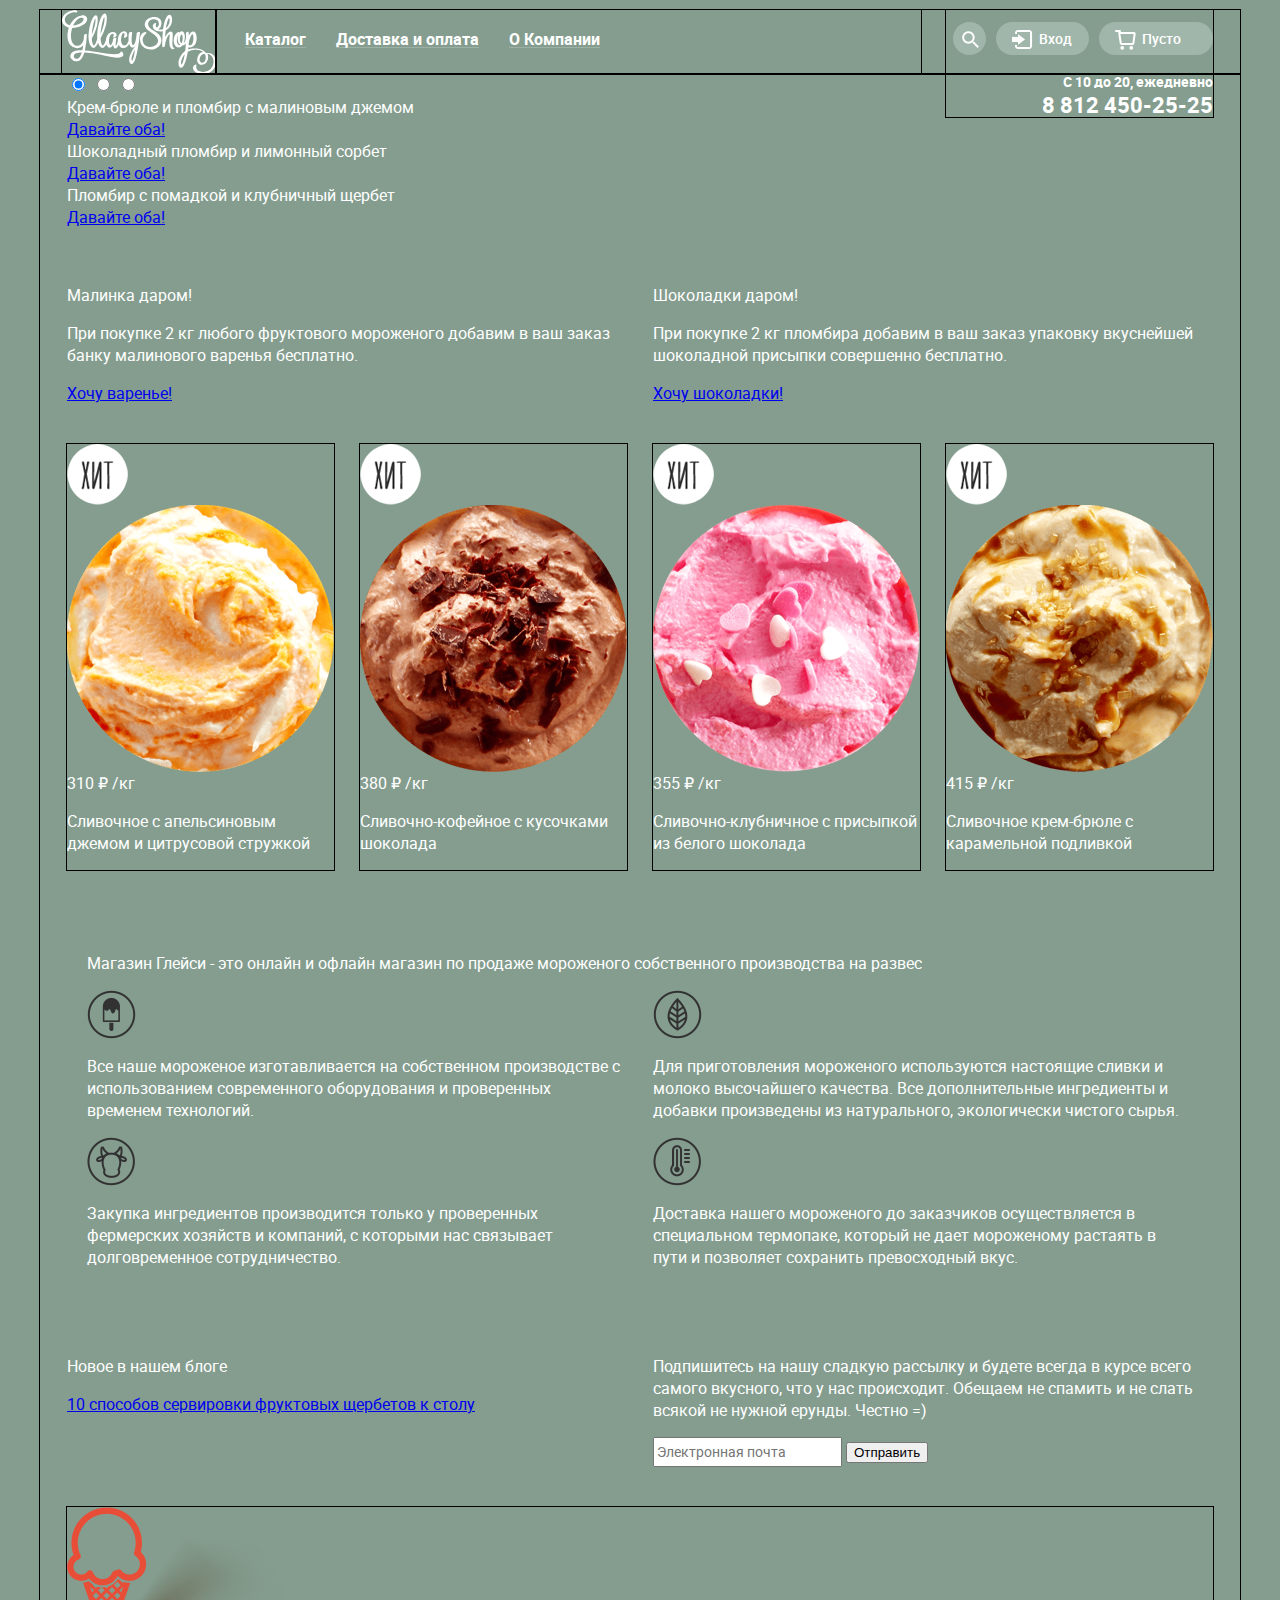
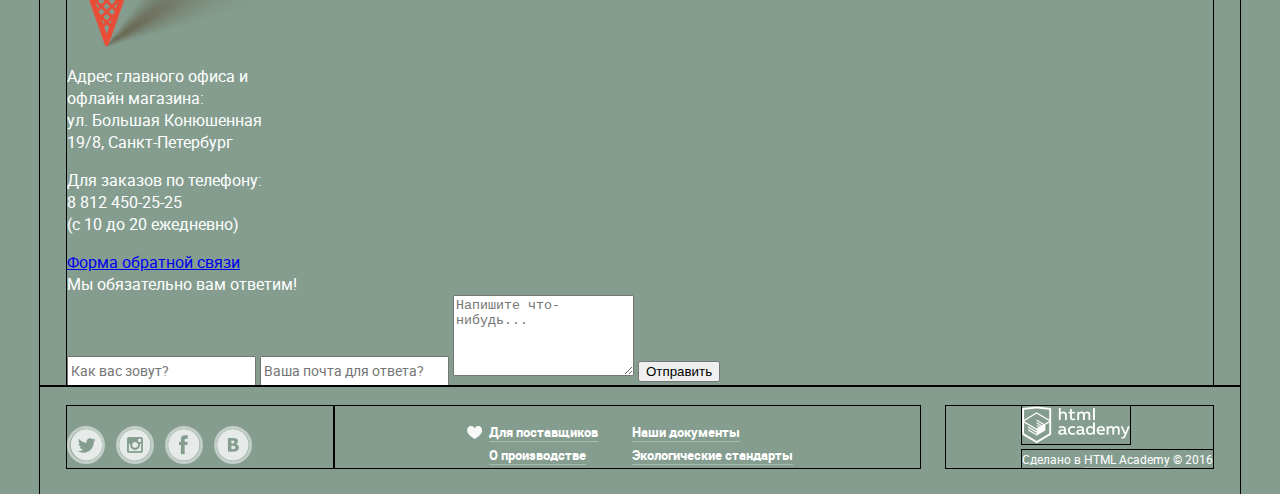
==== commit e865ceb8: "Сделала хедер и футер на обеих страницах" ====
--- a/index.html
+++ b/index.html
@@ -15,8 +15,8 @@
       <!-- Основная навигация -->
       <nav class="main-navigation">
         <ul class="main-navigation-1">
-          <li class="catalog">
-            <a href="#">Каталог</a>
+          <li class="catalog link">
+            <a href="#"><span>Каталог</span></a>
             <ul class="main-navigation-2">
               <li>
                 <b class="items-new">Новинки</b>
@@ -35,11 +35,11 @@
               </li>
             </ul>
           </li>
-          <li>
-            <a href="#">Доставка и оплата</a>
-          </li>
-          <li>
-            <a href="#">О Компании</a>
+          <li class="link">
+            <a href="#"><span>Доставка и оплата</span></a>
+          </li>
+          <li class="link">
+            <a href="#"><span>О Компании</span></a>
           </li>
         </ul>
       </nav>
@@ -47,34 +47,35 @@
       <!-- Кнопки -->
       <div class="buttons">
         <ul>
-          <li>
+          <li class="search-btn">
             <form class="search" action="https://echo.htmlacademy.ru" method="post">
-              <button class="search-btn" type="submit">
-                <img src="img/logo-1.png" width="17" height="17">
+              <button type="submit">
               </button>
-              <input type="search" name="search" id="search-field" value="" placeholder="Что ищем?">
+              <div class="style-search form-field">
+                <input type="search" name="search" id="search-field" value="" placeholder="Что ищем?">
+              </div>
             </form>
           </li>
 
-          <li>
+          <li class="entry-btn">
             <a href="#entry-form">
-              <!--<img src="img/logo-2.png" width="21" height="19">-->
               <span>Вход</span>
             </a>
-            <form class="entry" id="entry-form" action="https://echo.htmlacademy.ru" method="post">
+            <form class="entry form-field" id="entry-form" action="https://echo.htmlacademy.ru" method="post">
               <input type="email" name="mail" value="" placeholder="Электронная почта" required>
               <input type="password" name="password" value="" placeholder="Пароль" required>
-              <button class="entry-btn" type="submit">Войти</button>
               <div class="check-in">
-                <a class="forget" href="#">Забыли пароль?</a><br>
-                <a class="new-check" href="#">Новая регистрация</a>
+                <button class="btn" type="submit">Войти</button>
+                <div class="check-in-links">
+                  <a href="#">Забыли пароль?</a><br>
+                  <a href="#">Новая регистрация</a>
+                </div>
               </div>
             </form>
           </li>
 
-          <li>
-            <a href="#">
-              <!--<img src="img/logo-3.png" width="21" height="20">-->
+          <li class="basket-btn">
+            <a class="basket-link" href="#">
               <span>Пусто</span>
             </a>
           </li>
@@ -319,34 +320,24 @@
       </section>
 
       <section class="footer-references">
-        <ul>
-          <li>
-            <a href="#">
-              <img src="img/logo-9.png" width="15" height="13">
-              <span class="for-providers">Для поставщиков</span>
-            </a>
-          </li>
-          <li>
-            <a href="#">О производстве</a>
-          </li>
-          <li>
-            <a href="#">Наши документы</a>
-          </li>
-          <li>
-            <a href="#">Экологические стандарты</a>
-          </li>
-        </ul>
+        <div class="footer-references-1">
+          <a class="text-links" href="#"><span>Для поставщиков</span></a>
+          <a class="text-links" href="#"><span>О производстве</span></a>
+        </div>
+        <div class="footer-references-2">
+          <a class="text-links" href="#"><span>Наши документы</span></a>
+          <a class="text-links" href="#"><span>Экологические стандарты</span></a>
+        </div>
       </section>
 
       <section class="footer-copyright">
-        <a class="footer-logo" href="https://htmlacademy.ru/">
-          <img src="img/logo-10.png" width="108" height="38">
-        </a>
-          <p>Сделано в
-            <a class="footer-html-academy" href="https://htmlacademy.ru/">HTML Academy
-            </a>
-            &#169; 2016
-          </p>
+        <a class="footer-logo" href="https://htmlacademy.ru/"></a>
+        <p>Сделано в
+          <a class="text-links footer-html-academy" href="https://htmlacademy.ru/">
+            <span>HTML Academy</span>
+          </a>
+          &#169; 2016
+        </p>
       </section>
     </footer>
   </body>
--- a/css/style.css
+++ b/css/style.css
@@ -1,5 +1,5 @@
 body {
-  font-family: "Roboto", Arial, sans-serif;
+  font-family: "Roboto", "Arial", sans-serif;
   font-size: 16px;
   line-height: 22px;
   color: #ffffff;
@@ -14,16 +14,22 @@
   font-weight: bold;
 }
 
+img {
+  display: block;
+  /*width: 100%;
+  height: auto;*/
+}
+
 /* Шрифты */
 @font-face {
   font-family: "Roboto";
   font-style: normal;
   font-weight: normal;
   src: local("Roboto-Regular"),
-       url("fonts/roboto-regular-webfont.woff2") format("woff2"),
-       url("fonts/roboto-regular-webfont.woff") format("woff"),
-       url("fonts/Roboto-Regular.ttf") format("ttf"),
-       url("fonts/roboto-regular-webfont.eot") format("eot");
+       url("../fonts/roboto-regular-webfont.woff2") format("woff2"),
+       url("../fonts/roboto-regular-webfont.woff") format("woff"),
+       url("../fonts/Roboto-Regular.ttf") format("ttf"),
+       url("../fonts/roboto-regular-webfont.eot") format("eot");
 }
 
 @font-face {
@@ -31,10 +37,10 @@
   font-style: normal;
   font-weight: bold;
   src: local("Roboto-Bold"),
-       url("fonts/roboto-bold-webfont.woff2") format("woff2"),
-       url("fonts/roboto-bold-webfont.woff") format("woff"),
-       url("fonts/Roboto-Bold.ttf") format("ttf"),
-       url("fonts/roboto-bold-webfont.eot") format("eot");
+       url("../fonts/roboto-bold-webfont.woff2") format("woff2"),
+       url("../fonts/roboto-bold-webfont.woff") format("woff"),
+       url("../fonts/Roboto-Bold.ttf") format("ttf"),
+       url("../fonts/roboto-bold-webfont.eot") format("eot");
 }
 
 @font-face {
@@ -42,10 +48,10 @@
   font-style: italic;
   font-weight: bold;
   src: local("Roboto-BoldItalic"),
-       url("fonts/roboto-bolditalic-webfont.woff2") format("woff2"),
-       url("fonts/roboto-bolditalic-webfont.woff") format("woff"),
-       url("fonts/Roboto-BoldItalic.ttf") format("ttf"),
-       url("fonts/roboto-bolditalic-webfont.eot") format("eot");
+       url("../fonts/roboto-bolditalic-webfont.woff2") format("woff2"),
+       url("../fonts/roboto-bolditalic-webfont.woff") format("woff"),
+       url("../fonts/Roboto-BoldItalic.ttf") format("ttf"),
+       url("../fonts/roboto-bolditalic-webfont.eot") format("eot");
 }
 
 @font-face {
@@ -53,10 +59,10 @@
   font-style: italic;
   font-weight: normal;
   src: local("Roboto-Italic"),
-       url("fonts/roboto-italic-webfont.woff2") format("woff2"),
-       url("fonts/roboto-italic-webfont.woff") format("woff"),
-       url("fonts/Roboto-Italic.ttf") format("ttf"),
-       url("fonts/roboto-italic-webfont.eot") format("eot");
+       url("../fonts/roboto-italic-webfont.woff2") format("woff2"),
+       url("../fonts/roboto-italic-webfont.woff") format("woff"),
+       url("../fonts/Roboto-Italic.ttf") format("ttf"),
+       url("../fonts/roboto-italic-webfont.eot") format("eot");
 }
 
 @font-face {
@@ -64,10 +70,10 @@
   font-style: normal;
   font-weight: normal;
   src: local("Roboto-Medium"),
-       url("fonts/roboto-medium-webfont.woff2") format("woff2"),
-       url("fonts/roboto-medium-webfont.woff") format("woff"),
-       url("fonts/Roboto-Medium.ttf") format("ttf"),
-       url("fonts/roboto-medium-webfont.eot") format("eot");
+       url("../fonts/roboto-medium-webfont.woff2") format("woff2"),
+       url("../fonts/roboto-medium-webfont.woff") format("woff"),
+       url("../fonts/Roboto-Medium.ttf") format("ttf"),
+       url("../fonts/roboto-medium-webfont.eot") format("eot");
 }
 
 @font-face {
@@ -75,10 +81,10 @@
   font-style: italic;
   font-weight: normal;
   src: local("Roboto-MediumItalic"),
-       url("fonts/roboto-mediumitalic-webfont.woff2") format("woff2"),
-       url("fonts/roboto-mediumitalic-webfont.woff") format("woff"),
-       url("fonts/Roboto-MediumItalic.ttf") format("ttf"),
-       url("fonts/roboto-mediumitalic-webfont.eot") format("eot");
+       url("../fonts/roboto-mediumitalic-webfont.woff2") format("woff2"),
+       url("../fonts/roboto-mediumitalic-webfont.woff") format("woff"),
+       url("../fonts/Roboto-MediumItalic.ttf") format("ttf"),
+       url("../fonts/roboto-mediumitalic-webfont.eot") format("eot");
 }
 
 /* Основные блоки */
@@ -101,7 +107,6 @@
 }
 
 .container:nth-child(3) {
-  justify-content: space-between;
   padding-top: 20px;
   padding-bottom: 26px;
 }
@@ -124,116 +129,101 @@
 
 /* Основная навигация */
 .main-navigation {
-  width: 379px;
-  padding-left: 15px;
-  padding-right: 19px;
+  width: 691px;
+  padding-left: 14px;
   padding-top: 12px;
 
   /* Для сетки */
   outline: 1px black solid;
 }
 
+.main-navigation li {
+  margin: 0px;
+  padding: 0px;
+}
+
 .main-navigation a {
+  display: block;
   text-decoration: none;
-}
-
-.main-navigation li {
-  margin: 0;
-  padding: 0;
-}
-
-.main-navigation a {
-  display: block;
+  color: #ffffff;
 }
 
 .main-navigation-1 {
   display: flex;
-  justify-content: space-between;
-  margin: 0;
-  padding: 0;
-  /*margin-bottom: 24px;*/
+  margin: 0px;
+  padding: 0px;
   list-style-type: none;
   font-size: 16px;
   line-height: 18px;
   font-weight: bold;
 }
 
-.main-navigation-1>li {
-  padding-left: 14px;
-  padding-right: 13px;
+.link>a {
+  color: #ffffff;
+  padding-left: 15px;
+  padding-right: 15px;
   padding-bottom: 8px;
   padding-top: 8px;
-  border-radius: 14px;
-
-  /* Для сетки */
-  outline: 1px black solid;
-}
-
-.main-navigation-1>li:first-child {
+  white-space: nowrap;
+  max-width: 200px;
+  overflow: hidden;
+  text-overflow: ellipsis;
+}
+
+.main-navigation-1 .link {
   position: relative;
-  width: 89px;
-
-  /* Для сетки */
-  outline: 1px black solid;
-}
-
-.main-navigation-1>li:first-child>a {
-  width: 61px;
-
-  /* Для сетки */
-  outline: 1px black solid;
-}
-
-.main-navigation-1>li:nth-child(2) {
-  width: 172px;
-}
-
-.main-navigation-1>li:nth-child(2)>a {
-  width: 144px;
-}
-
-.main-navigation-1>li:nth-child(3) {
-  width: 121px;
-  margin-right: 14px;
-}
-
-.main-navigation-1>li:nth-child(3)>a {
-  width: 93px;
-}
-
-.main-navigation-1>li>a:link, a:visited {
+}
+
+.link span::after {
+  content: "";
+  position: absolute;
+  right: 15px;
+  left: 15px;
+  bottom: 8px;
+  height: 1px;
+  background-color: rgba(255, 255, 255, 0.2);
+}
+
+.link>a:link, .link>a:visited {
   color: #ffffff;
-  border-bottom: 1px solid rgba(255, 255, 255, 0.2);
-}
-
-.main-navigation-1>li:hover {
+}
+
+.link>a:hover, .link>a:active {
   background-color: #f7f6f3;
-  color: black;
-}
-
-
-
+  color: #323232;
+  border-radius: 17px;
+}
+
+.link>a:active {
+  box-shadow: inset 0px 2px 1px 0px #696969;
+}
+
+.link:hover span::after {
+  display: none;
+}
+
+/*Выпадающее меню*/
 .main-navigation-2 {
   display: none;
 }
 
-.catalog:hover .main-navigation-2 {
+ .catalog:hover .main-navigation-2 {
   margin: 0;
   padding: 0;
   display: flex;
   flex-direction: column;
   position: absolute;
-  top: 40px;
+  top: 39px;
   left: -8px;
   list-style-type: none;
-  font-family: "Roboto", Arial, sans-serif;
+  font-family: "Roboto", "Arial", sans-serif;
   font-weight: normal;
   font-style: normal;
   font-size: 14px;
   line-height: 16px;
   width: 145px;
   background-color: #f8f7f4;
-  border-radius: 4px;
+  border-radius: 5px;
   box-shadow: 0px 20px 20px 0px rgba(0, 0, 0, 0.4);
 }
 
@@ -270,16 +260,24 @@
   background-color: #f6b5a5;
 }
 
-.main-navigation-2 a.active:hover, a.active:active {
+a.active, a.active:hover, a.active:active, a.active:focus {
   background-color: #d07058;
   color: #ffffff;
 }
 
+.catalog>.active {
+  border-radius: 17px;
+}
+
+.catalog>.active span::after {
+  display: none;
+}
+
+/*Кнопки-формы*/
 .buttons {
   width: 267px;
   margin-left: auto;
   padding-top: 12px;
-  /*margin-bottom: 17px;*/
 
   /* Для сетки */
   outline: 1px black solid;
@@ -287,12 +285,14 @@
 
 .buttons ul{
   display: flex;
+  flex-wrap: nowrap;
   list-style-type: none;
   margin: 0px;
   padding: 0px;
 }
 
 .buttons li {
+  position: relative;
   margin: 0px;
   padding: 0px;
   margin-left: 10px;
@@ -303,14 +303,15 @@
 }
 
 .search button {
-  padding: 8px 8px 4px;
-  border-radius: 35px;
+  width: 33px;
+  height: 33px;
+  border-radius: 50%;
   background-color: #a1b6aa;
   border: none;
   cursor: pointer
 }
 
-.buttons a {
+.entry-btn>a, .basket-btn>a {
   position: relative;
   display: block;
   padding: 5px 8px 6px;
@@ -319,65 +320,354 @@
   border: none;
   cursor: pointer;
   text-decoration: none;
+  color: #ffffff;
 }
 
 .buttons span {
-  font-family: "Roboto-Medium", Arial, sans-serif;
+  font-family: "Roboto-Medium", "Arial", sans-serif;
   font-size: 14px;
   line-height: 16px;
 }
 
-.buttons li a:first-child {
+.entry-btn>a {
   padding-left: 43px;
   padding-right: 17px;
 }
 
-.buttons li a:last-child {
+.basket-btn>a {
   padding-left: 43px;
-  padding-right: 34px;
-}
-
-.buttons li:nth-child(2) span:before {
+  padding-right: 32px;
+}
+
+.search button::before {
   content: "";
   position: absolute;
-  top: 0px;
-  left: 0px;
-  background-image: url(img/spritesheet.png);
-  background-repeat: no-repeat;
-  background-position: -122px -80px;
+  top: 50%;
+  left: 50%;
+  margin-left: -8px;
+  margin-top: -10px;
+  background-image: url(../img/logo-1.png);
+  background-repeat: no-repeat;
+  width: 17px;
+  height: 17px;
+}
+
+.search button::after {
+  content: "";
+  display: none;
+  position: absolute;
+  top: 50%;
+  left: 50%;
+  margin-left: -8px;
+  margin-top: -10px;
+  background-image: url(../img/logo-15.svg);
+  background-repeat: no-repeat;
+  width: 17px;
+  height: 17px;
+}
+
+.search:hover button::after {
+  display: block;
+}
+
+.search:hover button {
+  background-color: #ffffff;
+}
+
+.style-search {
+  display: none;
+}
+
+.search:hover .style-search {
+  display: block;
+  width: 308px;
+}
+
+.entry-btn span::before {
+  content: "";
+  position: absolute;
+  top: 50%;
+  left: 16px;
+  margin-top: -9px;
+  background-image: url(../img/logo-2.png);
+  background-repeat: no-repeat;
   width: 21px;
   height: 19px;
 }
 
-input[type=search] {
+.entry-btn span::after {
+  content: "";
   display: none;
-}
-
-.search:hover button {
+  position: absolute;
+  top: 50%;
+  left: 16px;
+  margin-top: -9px;
+  background-image: url(../img/logo-16.svg);
+  background-repeat: no-repeat;
+  width: 21px;
+  height: 19px;
+}
+
+.entry-btn:hover span::after {
+  display: block;
+}
+
+.entry-btn:hover>a {
   background-color: #ffffff;
-  background-image: url(img/magnifier-2.png);
-  background-repeat: no-repeat;
-  background-position: 50% 50%;
-}
-
-.search:hover input[type=search] {
-  display: block;
+  color: #323232;
 }
 
 .entry {
   display: none;
-}
-
+  width: 245px;
+}
+
+.entry-btn:hover .entry {
+  display: block;
+}
+
+.form-field {
+  position: absolute;
+  top: 37px;
+  right: 0px;
+  padding: 21px 16px;
+  background-color: #f8f7f4;
+  border-radius: 5px;
+  box-shadow: 0px 20px 20px 0px rgba(0, 0, 0, 0.4);
+}
+
+.buttons input {
+  box-sizing: border-box;
+  padding: 0px;
+  margin: 0px;
+  display: block;
+  width: 100%;
+  background-color: #ffffff;
+  padding: 15px;
+  border: 1px solid #d3d3d2;
+  border-radius: 5px;
+}
+
+input[placeholder] {
+  color: #999999;
+  font-family: "Roboto", "Arial", sans-serif;
+  font-size: 14px;
+  line-height: 24px;
+}
+
+.entry input {
+  margin-bottom: 20px;
+}
+
+.check-in {
+  display: flex;
+  justify-content: space-between;
+}
+
+.btn {
+  display: block;
+  padding: 0px;
+  font-family: "Roboto", "Arial", sans-serif;
+  font-weight: bold;
+  color: #fefefe;
+  background: linear-gradient(to top, #e74a35, #f26843);
+  border: none;
+  outline: none;
+  box-shadow: 0px 2px 2px 0px rgba(172, 16, 0, 0.36);
+}
+
+.btn:hover {
+  background: linear-gradient(to top, rgba(231, 74, 53, 0.8), rgba(242, 104, 67, 0.8));
+  box-shadow: 0px 2px 2px 0px #ac1000;
+}
+
+.btn:active {
+  background: linear-gradient(to top, rgba(231, 74, 53, 0.93), rgba(242, 104, 67, 0.93));
+  box-shadow: insert 0px 2px 2px 0px #942718;
+}
+
+.check-in button {
+  font-size: 18px;
+  line-height: 24px;
+  padding: 12px 25px;
+  border-radius: 24px;
+  box-shadow: 0px 1px 2px 0px #ac1000;
+}
+
+.check-in-links a {
+  border-bottom: 1px solid #adacaa;
+  font-family: "Roboto", "Arial", sans-serif;
+  font-weight: normal;
+  font-size: 13px;
+  line-height: 24px;
+  text-decoration: none;
+  color: #323232;
+}
+
+.basket-link>span::before {
+  content: "";
+  position: absolute;
+  top: 50%;
+  left: 16px;
+  margin-top: -9px;
+  background-image: url(../img/logo-3.png);
+  background-repeat: no-repeat;
+  width: 21px;
+  height: 20px;
+}
+
+/*Полная корзина*/
+.basket-full {
+  width: 116px;
+}
+
+.basket-full>a.basket-full-link {
+  overflow: hidden;
+  text-overflow: ellipsis;
+  padding-right: 0px;
+  white-space: nowrap;
+  background-color: #f7f6f3;
+  color: #323232;
+}
+
+.basket-full-link>span::before {
+  content: "";
+  position: absolute;
+  top: 50%;
+  left: 16px;
+  margin-top: -9px;
+  background-image: url(../img/logo-14.png);
+  background-repeat: no-repeat;
+  width: 21px;
+  height: 20px;
+}
+
+.basket-form {
+  display: none;
+}
+
+.basket-full:hover .basket-form {
+  display: block;
+}
+
+/*Блок корзины с товарами*/
+.basket-form {
+  font-family: "Roboto", "Arial", sans-serif;
+  font-weight: normal;
+  font-size: 13px;
+  line-height: 16px;
+  color: #323232;
+  width: 508px;
+}
+
+.basket-form table {
+  position: relative;
+  margin-bottom: -5px;
+  border-spacing: 0px 10px;
+  padding-left: 5px;
+}
+
+tr {
+  height: 43px;
+  vertical-align: top;
+}
+
+td:first-child {
+  width: 68px;
+}
+
+tr:first-child td:first-child::after {
+  content: "";
+  position: absolute;
+  top: 0px;
+  left: 26px;
+  background-image: url(../img/logo-12.png);
+  background-repeat: no-repeat;
+  width: 33px;
+  height: 33px;
+}
+
+tr:nth-child(2) td:first-child::after {
+  content: "";
+  position: absolute;
+  top: 53px;
+  left: 26px;
+  background-image: url(../img/logo-13.png);
+  background-repeat: no-repeat;
+  width: 33px;
+  height: 33px;
+}
+
+td:nth-child(2) {
+  width: 236px;
+  padding-right: 23px;
+}
+
+td:nth-child(3) {
+  width: 114px;
+  text-align: center;
+}
+
+td:nth-child(4) {
+  width: 85px;
+  text-align: center;
+}
+
+.basket-form button {
+  background-image: url(../img/logo-11.png);
+  background-repeat: no-repeat;
+  width: 11px;
+  height: 11px;
+  background-color: #f8f7f4;
+  border: none;
+  cursor: pointer;
+  margin: 0px;
+  padding: 0px;
+}
+
+.price-1 {
+  color: #999999;
+}
+
+.sum {
+  text-align: right;
+  padding: 17px 0px;
+  border-top: 1px solid #cacac7;
+  font-size: 15px;
+  line-height: 18px;
+  font-weight: bold;
+  color: #333333;
+}
+
+.order-btn {
+  margin-left: auto;
+  width: 145px;
+  padding: 13px 14px;
+  font-size: 18px;
+  line-height: 24px;
+  text-decoration: none;
+  white-space: nowrap;
+  box-shadow: 0px 1px 2px 0px rgba(172, 16, 0, 0.36);
+  border-radius: 23px;
+}
+
+/* Главная страница*/
 .brief-information {
-  width: 166px;
+  float: right;
+  min-width: 267px;
+  font-family: "Roboto", "Arial", sans-serif;
+  font-weight: bold;
   font-size: 14px;
   line-height: 16px;
+  text-align: right;
 
   /* Для сетки */
   outline: 1px black solid;
 }
 
 .brief-information span {
+  display: block;
+  margin-top: 3px;
   font-size: 22px;
   line-height: 24px;
 }
@@ -442,17 +732,150 @@
   min-height: 430px;
 }
 
+/*Подвал*/
 .footer-social, .footer-copyright {
   width: 267px;
+
+  /* Для сетки */
+  outline: 1px black solid;
+}
+
+.footer-social {
+  display: flex;
+  font-size: 0px;
+  padding-top: 20px;
+}
+
+.social-btn {
+  margin-right: 11px;
+  width: 32px;
+  height: 32px;
+  border: 3px solid #c2cec7;
+  border-radius: 50%;
+}
+
+.social-btn:hover {
+  border: 3px solid #dae2de;
+}
+
+.social-btn:active {
+  border: 3px solid #d9e1dd;
+  box-shadow: inset 0px 2px 1px 0px #888888;
+}
+
+.social-btn-tw {
+  background-image: url(../img/tw.png);
+  background-repeat: no-repeat;
+}
+
+.social-btn-inst {
+  background-image: url(../img/inst.png);
+  background-repeat: no-repeat;
+}
+
+.social-btn-fb {
+  background-image: url(../img/fb.png);
+  background-repeat: no-repeat;
+}
+
+.social-btn-vk {
+  background-image: url(../img/vk.png);
+  background-repeat: no-repeat;
 }
 
 .footer-references {
-  width: 560px;
+  display: flex;
+  position: relative;
+  margin-right: 26px;
+  padding-top: 17px;
+
+  /* Для сетки */
+  outline: 1px black solid;
+}
+
+.footer-references-1 {
+  width: 138px;
+  padding-left: 155px;
+}
+
+.footer-references-2 {
+  width: 288px;
+  padding-left: 5px;
+}
+
+.text-links {
+  color: #ffffff;
+  text-decoration: none;
+}
+
+.text-links:hover, .text-links:active {
+  color: #ffbc9e;
+}
+
+.text-links span {
+  border-bottom: 1px solid #a9bbb1;
+}
+
+.text-links:hover span, .text-links:active span {
+  border-bottom: 1px solid #a7a294;
+}
+
+.footer-references a {
+  display: block;
+  font-weight: bold;
+  font-size: 13px;
+  line-height: 18px;
+}
+
+.footer-references-1 a:first-child, .footer-references-2 a:first-child {
+  margin-bottom: 5px;
+}
+
+.footer-references a:first-child::before {
+  content: "";
+  position: absolute;
+  top: 20px;
+  left: 133px;
+  background-image: url(../img/logo-9.png);
+  background-repeat: no-repeat;
+  width: 15px;
+  height: 13px;
+}
+
+.footer-logo {
+  display: block;
+  background-image: url(../img/logo-10.png);
+  background-repeat: no-repeat;
+  width: 108px;
+  height: 38px;
+
+  /* Для сетки */
+  outline: 1px black solid;
+}
+
+.footer-copyright {
+  box-sizing: border-box;
+  padding-left: 76px;
+}
+
+.footer-copyright p {
+  margin-top: 6px;
+  font-weight: normal;
+  font-size: 12px;
+  line-height: 18px;
+  margin-bottom: 0px;
+  padding-bottom: 0px;
+
+  /* Для сетки */
+  outline: 1px black solid;
 }
 
 /* Каталог */
-.item-form {
-  display: none;
+.breadcrumbs {
+  margin: 0px;
+  padding: 0px;
+  list-style-type: none;
+  text-decoration: none;
 }
 
 .creamy {
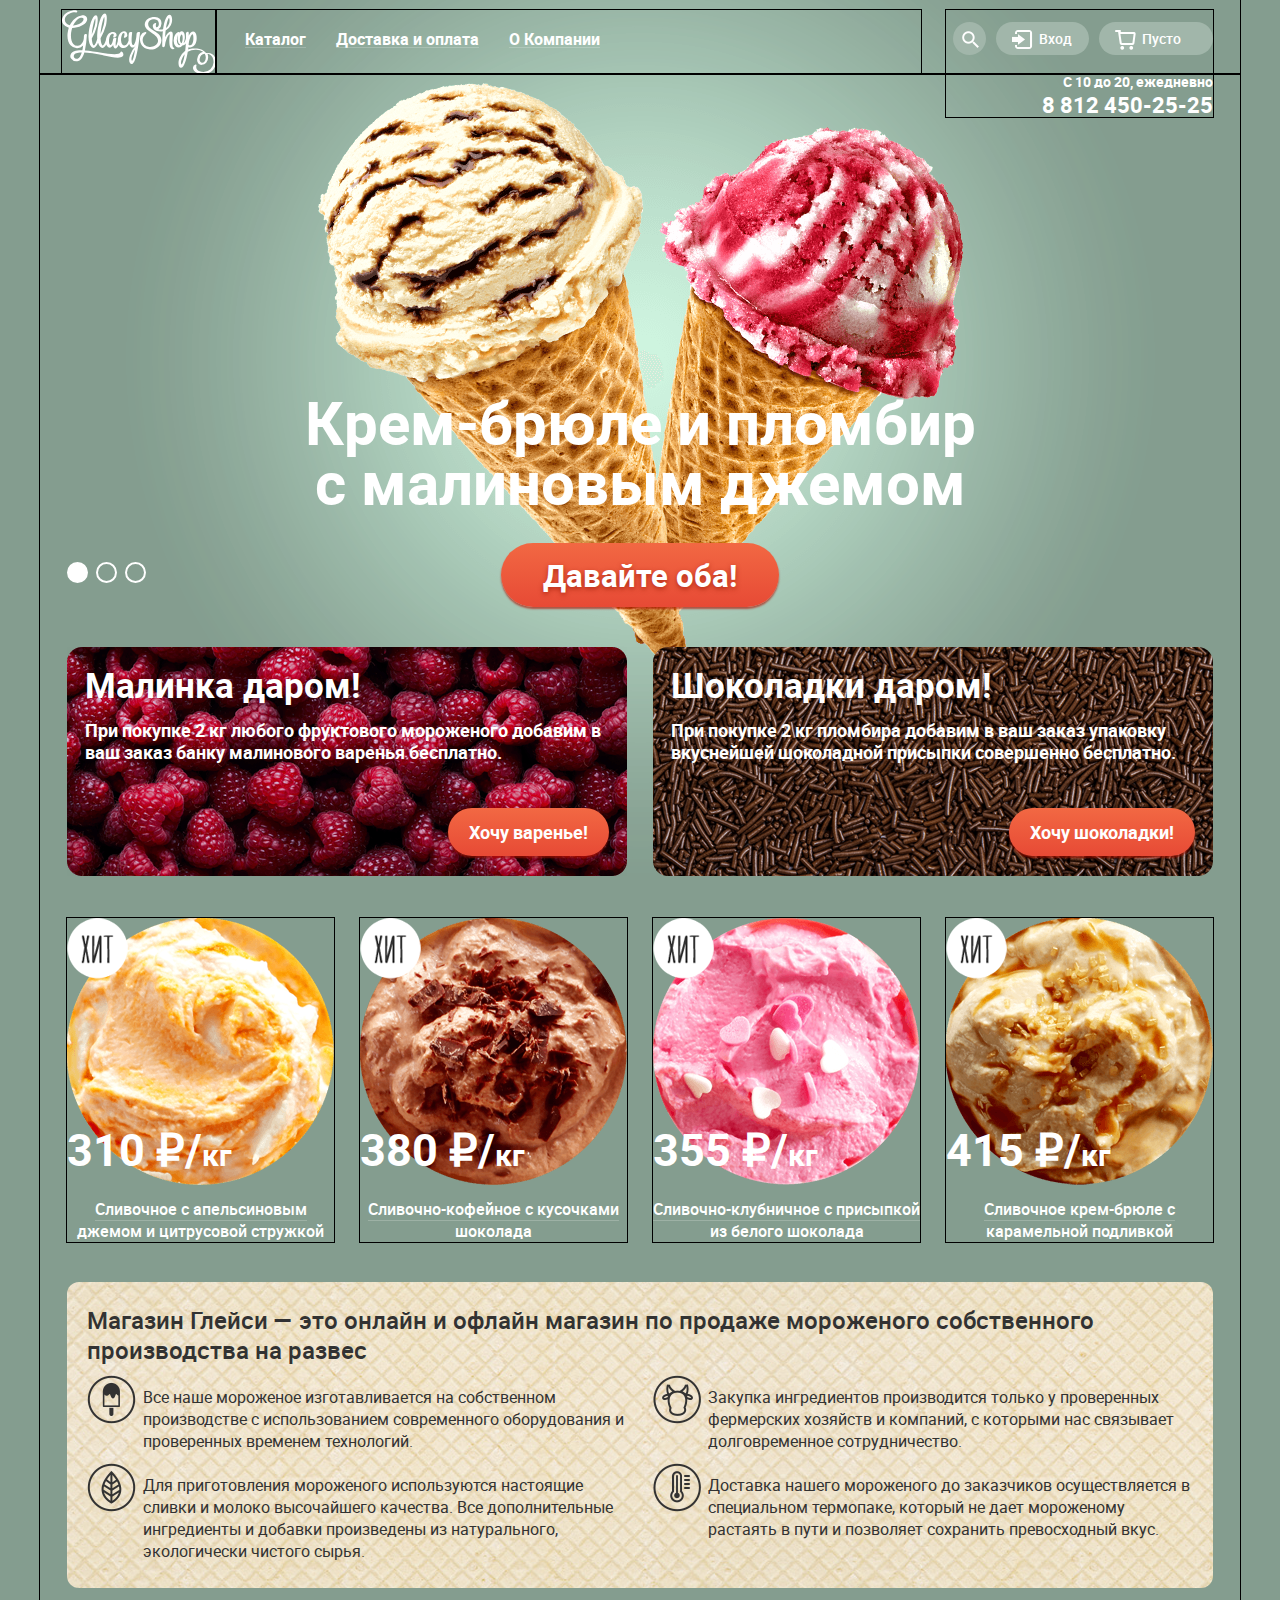
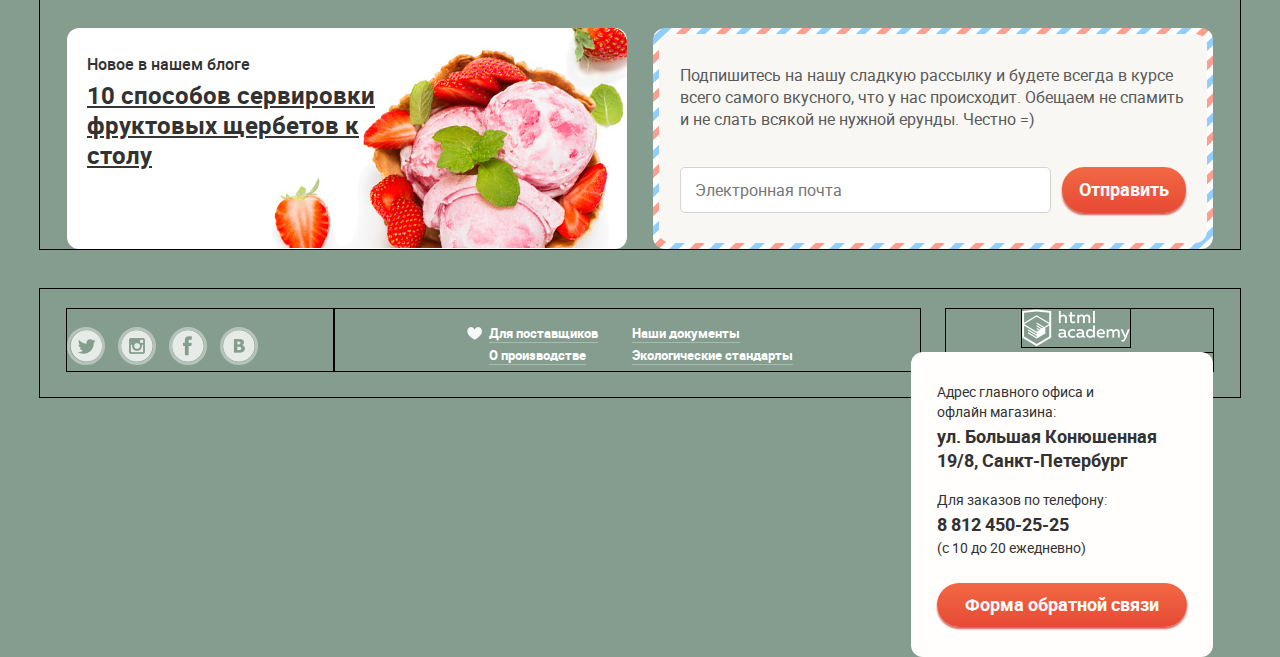
==== commit 8916de77: "Закончила оформление всех декоративных элементов и состояний" ====
--- a/index.html
+++ b/index.html
@@ -6,339 +6,369 @@
     <link rel="stylesheet" href="css/style.css">
   </head>
   <body>
-    <!-- Шапка -->
-    <header class="container">
-      <div class="index-logo">
-        <img src="img/index-logo.svg" width="154" height="64" alt="Gllacy">
-      </div>
-
-      <!-- Основная навигация -->
-      <nav class="main-navigation">
-        <ul class="main-navigation-1">
-          <li class="catalog link">
-            <a href="#"><span>Каталог</span></a>
-            <ul class="main-navigation-2">
-              <li>
-                <b class="items-new">Новинки</b>
-              </li>
-              <li>
-                <a href="catalog.html">Сливочное</a>
-              </li>
-              <li>
-                <a href="#">Щербеты</a>
-              </li>
-              <li>
-                <a href="#">Фруктовый лед</a>
-              </li>
-              <li>
-                <a href="#">Мелорин</a>
-              </li>
-            </ul>
-          </li>
-          <li class="link">
-            <a href="#"><span>Доставка и оплата</span></a>
-          </li>
-          <li class="link">
-            <a href="#"><span>О Компании</span></a>
-          </li>
-        </ul>
-      </nav>
-
-      <!-- Кнопки -->
-      <div class="buttons">
-        <ul>
-          <li class="search-btn">
-            <form class="search" action="https://echo.htmlacademy.ru" method="post">
-              <button type="submit">
-              </button>
-              <div class="style-search form-field">
-                <input type="search" name="search" id="search-field" value="" placeholder="Что ищем?">
-              </div>
+    <input type="radio" id="slider-btn-1" name="toggle" checked>
+    <input type="radio" id="slider-btn-2" name="toggle">
+    <input type="radio" id="slider-btn-3" name="toggle">
+    <div class="site-wrapper">
+
+      <!-- Шапка -->
+      <header class="container">
+        <div class="index-logo">
+          <img src="img/index-logo.svg" width="154" height="64" alt="Gllacy">
+        </div>
+
+        <!-- Основная навигация -->
+        <nav class="main-navigation">
+          <ul class="main-navigation-1">
+            <li class="catalog link">
+              <a href="#"><span>Каталог</span></a>
+              <ul class="main-navigation-2">
+                <li>
+                  <b class="items-new">Новинки</b>
+                </li>
+                <li>
+                  <a href="catalog.html">Сливочное</a>
+                </li>
+                <li>
+                  <a href="#">Щербеты</a>
+                </li>
+                <li>
+                  <a href="#">Фруктовый лед</a>
+                </li>
+                <li>
+                  <a href="#">Мелорин</a>
+                </li>
+              </ul>
+            </li>
+            <li class="link">
+              <a href="#"><span>Доставка и оплата</span></a>
+            </li>
+            <li class="link">
+              <a href="#"><span>О Компании</span></a>
+            </li>
+          </ul>
+        </nav>
+
+        <!-- Кнопки -->
+        <div class="buttons">
+          <ul>
+            <li class="search-btn">
+              <form class="search" action="https://echo.htmlacademy.ru" method="post">
+                <button type="submit">
+                </button>
+                <div class="style-search form-field">
+                  <input type="search" name="search" id="search-field" value="" placeholder="Что ищем?">
+                  <label for="search-field" class="label-hidden">Что ищем?</label>
+                </div>
+              </form>
+            </li>
+
+            <li class="entry-btn">
+              <a href="#entry-form">
+                <span>Вход</span>
+              </a>
+              <form class="entry form-field" id="entry-form" action="https://echo.htmlacademy.ru" method="post">
+                <input type="email" name="mail" id="entry-email-field" value="" placeholder="Электронная почта" required>
+                <label for="entry-email-field" class="label-hidden">Электронная почта</label>
+                <input type="password" name="password" id="entry-password-field" value="" placeholder="Пароль" required>
+                <label for="entry-password-field" class="label-hidden-2">Пароль</label>
+                <div class="check-in">
+                  <button class="btn" type="submit">Войти</button>
+                  <div class="check-in-links">
+                    <a href="#">Забыли пароль?</a><br>
+                    <a href="#">Новая регистрация</a>
+                  </div>
+                </div>
+              </form>
+            </li>
+
+            <li class="basket-btn">
+              <a class="basket-link" href="#">
+                <span>Пусто</span>
+              </a>
+            </li>
+          </ul>
+        </div>
+      </header>
+
+      <!-- Основная часть -->
+      <main class="container">
+
+        <!-- Краткая информация -->
+        <div class="brief-information">
+          C 10 до 20, ежедневно<br>
+          <span>8 812 450-25-25</span>
+        </div>
+
+        <!-- Слайдер -->
+        <div class="slider">
+          <div class="slide" id="slide-1">
+            <div class="slide-title">
+              Крем-брюле и пломбир с малиновым джемом
+            </div>
+            <a class="btn slide-btn" href="#">Давайте оба!</a>
+          </div>
+          <div class="slide" id="slide-2">
+            <div class="slide-title">
+              Шоколадный пломбир и лимонный сорбет
+            </div>
+            <a class="btn slide-btn" href="#">Давайте оба!</a>
+          </div>
+          <div class="slide" id="slide-3">
+            <div class="slide-title">
+              Пломбир с помадкой и клубничный щербет
+            </div>
+            <a class="btn slide-btn" href="#">Давайте оба!</a>
+          </div>
+          <div class="slider-controls">
+            <label for="slider-btn-1"></label>
+            <label for="slider-btn-2"></label>
+            <label for="slider-btn-3"></label>
+          </div>
+        </div>
+
+        <!-- Баннеры -->
+        <div class="banners">
+          <div class="tasty-banners">
+            <p class="banner-title">
+              Малинка даром!
+            </p>
+            <p class="banner-description">
+              При покупке 2 кг любого фруктового мороженого добавим в ваш заказ
+              банку малинового варенья бесплатно.
+            </p>
+            <div class="banner-btn-container">
+              <a class="btn banner-btn" href="#">Хочу варенье!</a>
+            </div>
+          </div>
+          <div class="tasty-banners">
+            <p class="banner-title">
+              Шоколадки даром!
+            </p>
+            <p class="banner-description">
+              При покупке 2 кг пломбира добавим в ваш заказ упаковку вкуснейшей
+              шоколадной присыпки совершенно бесплатно.
+            </p>
+            <div class="banner-btn-container">
+              <a class="btn banner-btn" href="#">Хочу шоколадки!</a>
+            </div>
+          </div>
+        </div>
+
+        <!-- Хиты -->
+        <div class="products hits">
+          <div class="items-wrapper">
+            <article class="items">
+              <div class="items-image">
+                <img src="img/item-1.png"  width="267" height="267">
+              </div>
+              <div class="items-price">
+                310 &#8381;/<span>кг</span>
+              </div>
+              <p class="items-description">
+                <span>Сливочное с апельсиновым джемом и цитрусовой стружкой</span>
+              </p>
+              <div class="btn-review-wrapper">
+                <a class="btn btn-review" href="#">Быстрый просмотр</a>
+              </div>
+            </article>
+          </div>
+
+          <div class="items-wrapper">
+            <article class="items">
+              <div class="items-image">
+                <img src="img/item-2.png"  width="267" height="267">
+              </div>
+              <div class="items-price">
+                380 &#8381;/<span>кг</span>
+              </div>
+              <p class="items-description">
+                <span>Сливочно-кофейное с кусочками шоколада</span>
+              </p>
+              <div class="btn-review-wrapper">
+                <a class="btn btn-review" href="#">Быстрый просмотр</a>
+              </div>
+            </article>
+          </div>
+
+          <div class="items-wrapper">
+            <article class="items">
+              <div class="items-image">
+                <img src="img/item-3.png"  width="267" height="267">
+              </div>
+              <div class="items-price">
+                355 &#8381;/<span>кг</span>
+              </div>
+              <p class="items-description">
+                <span>Сливочно-клубничное с присыпкой из белого шоколада</span>
+              </p>
+              <div class="btn-review-wrapper">
+                <a class="btn btn-review" href="#">Быстрый просмотр</a>
+              </div>
+            </article>
+          </div>
+
+          <div class="items-wrapper">
+            <article class="items">
+              <div class="items-image">
+                <img src="img/item-4.png"  width="267" height="267">
+              </div>
+              <div class="items-price">
+                415 &#8381;/<span>кг</span>
+              </div>
+              <p class="items-description">
+                <span>Сливочное крем-брюле с карамельной подливкой</span>
+              </p>
+              <div class="btn-review-wrapper">
+                <a class="btn btn-review" href="#">Быстрый просмотр</a>
+              </div>
+            </article>
+          </div>
+        </div>
+
+        <!-- SEO -->
+        <section class="seo">
+          <p class="slogan">
+            Магазин Глейси — это онлайн и офлайн магазин по продаже мороженого
+            собственного производства на развес
+          </p>
+          <div class="seo-1">
+            <img class="seo-logo" src="img/logo-4.png" width="49" height="49">
+            <p class="seo-description">
+              Все наше мороженое изготавливается на собственном производстве
+              с использованием современного оборудования и проверенных временем
+              технологий.
+            </p>
+          </div>
+          <div class="seo-1">
+            <img class="seo-logo" src="img/logo-6.png" width="48" height="49">
+            <p class="seo-description">
+              Закупка ингредиентов производится только у проверенных фермерских
+              хозяйств и компаний, с которыми нас связывает долговременное
+              сотрудничество.
+            </p>
+          </div>
+          <div class="seo-1">
+            <img class="seo-logo" src="img/logo-5.png" width="49" height="49">
+            <p class="seo-description">
+              Для приготовления мороженого используются настоящие сливки и
+              молоко высочайшего качества. Все дополнительные ингредиенты и
+              добавки произведены из натурального, экологически чистого сырья.
+            </p>
+          </div>
+          <div class="seo-1">
+            <img class="seo-logo" src="img/logo-7.png" width="48" height="49">
+            <p class="seo-description">
+              Доставка нашего мороженого до заказчиков осуществляется в специальном
+              термопаке, который не дает мороженому растаять в пути и позволяет
+              сохранить превосходный вкус.
+            </p>
+          </div>
+        </section>
+
+        <div class="news-delivery">
+
+          <!-- Новости -->
+          <div class="block block-1">
+            <p class="news-title">
+              Новое в нашем блоге
+            </p>
+            <a class="news-link" href="#">
+              <span>10 способов сервировки фруктовых щербетов к столу</span>
+            </a>
+          </div>
+
+          <!-- Рассылка -->
+          <div class="block delivery-wrapper">
+            <div class="block-2">
+              <p>
+                Подпишитесь на нашу сладкую рассылку и будете всегда в курсе
+                всего самого вкусного, что у нас происходит. Обещаем не спамить и
+                не слать всякой не нужной ерунды. Честно =)
+              </p>
+              <form action="https://echo.htmlacademy.ru" method="post">
+                <input type="email" name="delivery" id="delivery-email-field" placeholder="Электронная почта">
+                <label for="delivery-email-field" class="label-hidden">Электронная почта</label>
+                <button class="btn send-btn" type="submit">Отправить</button>
+              </form>
+            </div>
+          </div>
+        </div>
+
+        <!-- Карта -->
+        <div class="map" id="yandex-map">
+          <section class="contacts">
+            <p class="address">
+              Адрес главного офиса и<br>
+              офлайн магазина:<br>
+              <span>ул. Большая Конюшенная<br>
+              19/8, Санкт-Петербург</span>
+            </p>
+            <p class="phone">
+              Для заказов по телефону:<br>
+              <span>8 812 450-25-25</span>
+              (с 10 до 20 ежедневно)
+            </p>
+            <a class="btn feedback-btn" href="#feedback-form">Форма обратной связи</a>
+            <form id="feedback-form" action="https://echo.htmlacademy.ru" method="post">
+              <div class="feedback-form-title">
+                Мы обязательно вам ответим!
+              </div>
+              <input type="text" name="name" id="feedback-name-field" value="" placeholder="Как вас зовут?">
+              <label for="feedback-name-field" class="label-hidden">Как вас зовут?</label>
+              <input type="email" name="mail" id="feedback-mail-field" value="" placeholder="Ваша почта для ответа?" required>
+              <label for="feedback-mail-field" class="label-hidden-2">Ваша почта для ответа?</label>
+              <textarea name="text" id="feedback-text-field" rows="" placeholder="Напишите что-нибудь..."></textarea>
+              <label for="feedback-text-field" class="label-hidden-3">Напишите что-нибудь...</label>
+              <div class="send-btn-wrapper">
+                <button class="btn send-btn" type="submit">Отправить</button>
+              </div>
+              <button class="modal-content-close" type="button" title="Закрыть">Закрыть</button>
             </form>
-          </li>
-
-          <li class="entry-btn">
-            <a href="#entry-form">
-              <span>Вход</span>
+            <div class="modal-overlay"></div>
+          </section>
+        </div>
+      </main>
+
+      <!-- Подвал -->
+      <footer class="container">
+        <section class="footer-social">
+          <a class="social-btn social-btn-tw" href="#">Твиттер</a>
+          <a class="social-btn social-btn-inst" href="#">Инстаграм</a>
+          <a class="social-btn social-btn-fb" href="#">Фейсбук</a>
+          <a class="social-btn social-btn-vk" href="#">Вконтакте</a>
+        </section>
+
+        <section class="footer-references">
+          <div class="footer-references-1">
+            <a class="text-links" href="#">
+              <span class="heart"></span>
+              <span>Для поставщиков</span>
             </a>
-            <form class="entry form-field" id="entry-form" action="https://echo.htmlacademy.ru" method="post">
-              <input type="email" name="mail" value="" placeholder="Электронная почта" required>
-              <input type="password" name="password" value="" placeholder="Пароль" required>
-              <div class="check-in">
-                <button class="btn" type="submit">Войти</button>
-                <div class="check-in-links">
-                  <a href="#">Забыли пароль?</a><br>
-                  <a href="#">Новая регистрация</a>
-                </div>
-              </div>
-            </form>
-          </li>
-
-          <li class="basket-btn">
-            <a class="basket-link" href="#">
-              <span>Пусто</span>
+            <a class="text-links" href="#"><span>О производстве</span></a>
+          </div>
+          <div class="footer-references-2">
+            <a class="text-links" href="#"><span>Наши документы</span></a>
+            <a class="text-links" href="#"><span>Экологические стандарты</span></a>
+          </div>
+        </section>
+
+        <section class="footer-copyright">
+          <a class="footer-logo" href="https://htmlacademy.ru/"></a>
+          <p>Сделано в
+            <a class="text-links footer-html-academy" href="https://htmlacademy.ru/">
+              <span>HTML Academy</span>
             </a>
-          </li>
-        </ul>
-      </div>
-    </header>
-
-    <!-- Основная часть -->
-    <main class="container">
-
-      <!-- Краткая информация -->
-      <div class="brief-information">
-        C 10 до 20, ежедневно<br>
-        <span>8 812 450-25-25</span>
-      </div>
-
-      <!-- Слайдер -->
-      <div class="slider">
-        <input type="radio" id="btn-1" name="toggle" checked>
-        <input type="radio" id="btn-2" name="toggle">
-        <input type="radio" id="btn-3" name="toggle">
-
-        <div class="slide-1">
-          <div class="slide-title">
-            Крем-брюле и пломбир с малиновым джемом
-          </div>
-          <a class="slide-btn" href="#">Давайте оба!</a>
-        </div>
-        <div class="slide-2">
-          <div class="slide-title">
-            Шоколадный пломбир и лимонный сорбет
-          </div>
-          <a class="slide-btn" href="#">Давайте оба!</a>
-        </div>
-        <div class="slide-3">
-          <div class="slide-title">
-            Пломбир с помадкой и клубничный щербет
-          </div>
-          <a class="slide-btn" href="#">Давайте оба!</a>
-        </div>
-        <div class="slider-controls">
-          <label for="btn-1"></label>
-          <label for="btn-2"></label>
-          <label for="btn-3"></label>
-        </div>
-      </div>
-
-      <!-- Баннеры -->
-      <div class="banners">
-        <div class="tasty-banners">
-          <p class="banner-title">
-            Малинка даром!
+            &#169; 2016
           </p>
-          <p class="banner-description">
-            При покупке 2 кг любого фруктового мороженого добавим в ваш заказ
-            банку малинового варенья бесплатно.
-          </p>
-          <a class="banner-btn" href="#">Хочу варенье!</a>
-        </div>
-        <div class="tasty-banners">
-          <p class="banner-title">
-            Шоколадки даром!
-          </p>
-          <p class="banner-description">
-            При покупке 2 кг пломбира добавим в ваш заказ упаковку вкуснейшей
-            шоколадной присыпки совершенно бесплатно.
-          </p>
-          <a class="banner-btn" href="#">Хочу шоколадки!</a>
-        </div>
-      </div>
-
-      <!-- Хиты -->
-      <div class="products">
-        <article class="items">
-          <div class="hits-logo">
-            <img src="img/hits-logo.png" width="61" height="61">
-          </div>
-          <div class="hits-image">
-            <img src="img/item-1.png"  width="267" height="267">
-          </div>
-          <div class="hits-price">
-            310 &#8381; /кг
-          </div>
-          <p class="hits-description">
-            Сливочное с апельсиновым джемом и цитрусовой стружкой
-          </p>
-          <a class="btn-review" href="#">Быстрый просмотр</a>
-        </article>
-
-        <article class="items">
-          <div class="hits-logo">
-            <img src="img/hits-logo.png" width="61" height="61">
-          </div>
-          <div class="hits-image">
-            <img src="img/item-2.png"  width="267" height="267">
-          </div>
-          <div class="hits-price">
-            380 &#8381; /кг
-          </div>
-          <p class="hits-description">
-            Сливочно-кофейное с кусочками шоколада
-          </p>
-          <a class="btn-review" href="#">Быстрый просмотр</a>
-        </article>
-
-        <article class="items">
-          <div class="hits-logo">
-            <img src="img/hits-logo.png" width="61" height="61">
-          </div>
-          <div class="hits-image">
-            <img src="img/item-3.png"  width="267" height="267">
-          </div>
-          <div class="hits-price">
-            355 &#8381; /кг
-          </div>
-          <p class="hits-description">
-            Сливочно-клубничное с присыпкой из белого шоколада
-          </p>
-          <a class="btn-review" href="#">Быстрый просмотр</a>
-        </article>
-
-        <article class="items">
-          <div class="hits-logo">
-            <img src="img/hits-logo.png" width="61" height="61">
-          </div>
-          <div class="hits-image">
-            <img src="img/item-4.png"  width="267" height="267">
-          </div>
-          <div class="hits-price">
-            415 &#8381; /кг
-          </div>
-          <p class="hits-description">
-            Сливочное крем-брюле с карамельной подливкой
-          </p>
-          <a class="btn-review" href="#">Быстрый просмотр</a>
-        </article>
-      </div>
-
-      <!-- SEO -->
-      <section class="seo">
-        <p class="slogan">
-          Магазин Глейси - это онлайн и офлайн магазин по продаже мороженого
-          собственного производства на развес
-        </p>
-        <div class="seo-1">
-          <img class="seo-logo" src="img/logo-4.png" width="49" height="49">
-          <p class="seo-description">
-            Все наше мороженое изготавливается на собственном производстве
-            с использованием современного оборудования и проверенных временем
-            технологий.
-          </p>
-        </div>
-        <div class="seo-1">
-          <img class="seo-logo" src="img/logo-5.png" width="49" height="49">
-          <p class="seo-description">
-            Для приготовления мороженого используются настоящие сливки и
-            молоко высочайшего качества. Все дополнительные ингредиенты и
-            добавки произведены из натурального, экологически чистого сырья.
-          </p>
-        </div>
-        <div class="seo-1">
-          <img class="seo-logo" src="img/logo-6.png" width="48" height="49">
-          <p class="seo-description">
-            Закупка ингредиентов производится только у проверенных фермерских
-            хозяйств и компаний, с которыми нас связывает долговременное
-            сотрудничество.
-          </p>
-        </div>
-        <div class="seo-1">
-          <img class="seo-logo" src="img/logo-7.png" width="48" height="49">
-          <p class="seo-description">
-            Доставка нашего мороженого до заказчиков осуществляется в специальном
-            термопаке, который не дает мороженому растаять в пути и позволяет
-            сохранить превосходный вкус.
-          </p>
-        </div>
-      </section>
-
-      <div class="news-delivery">
-        <!-- Новости -->
-        <div class="block-1">
-          <p class="news-title">
-            Новое в нашем блоге
-          </p>
-          <a href="#">
-            10 способов сервировки
-            фруктовых щербетов к
-            столу
-          </a>
-        </div>
-
-        <!-- Рассылка -->
-        <div class="block-1">
-          <p>
-            Подпишитесь на нашу сладкую рассылку и будете всегда в курсе
-            всего самого вкусного, что у нас происходит. Обещаем не спамить и
-            не слать всякой не нужной ерунды. Честно =)
-          </p>
-          <form action="https://echo.htmlacademy.ru" method="post">
-            <input type="email" name="delivery" placeholder="Электронная почта">
-            <button class="send-btn" type="submit">Отправить</button>
-          </form>
-        </div>
-      </div>
-
-      <!-- Карта -->
-      <div class="map">
-        <img src="img/logo-8.png" width="218" height="142">  <!-- Лого, карта - в CSS в качестве фона -->
-        <section class="contacts">
-          <p class="address">
-            Адрес главного офиса и<br>
-            офлайн магазина:<br>
-            <span>ул. Большая Конюшенная<br>
-            19/8, Санкт-Петербург</span>
-          </p>
-          <p class="phone">
-            Для заказов по телефону:<br>
-            <span>8 812 450-25-25</span><br>
-            (с 10 до 20 ежедневно)
-          </p>
-          <a href="#feedback-form">Форма обратной связи</a>
-          <form id="feedback-form" action="https://echo.htmlacademy.ru" method="post">
-            <div class="feedback-form-title">
-              Мы обязательно вам ответим!
-            </div>
-            <input type="text" name="name" value="" placeholder="Как вас зовут?">
-            <input type="email" name="mail" value="" placeholder="Ваша почта для ответа?" required>
-            <textarea name="text" rows="5" cols="" placeholder="Напишите что-нибудь..."></textarea>
-            <button class="send-btn" type="submit">Отправить</button>
-          </form>
         </section>
-      </div>
-    </main>
-
-    <!-- Подвал -->
-    <footer class="container">
-      <section class="footer-social">
-        <a class="social-btn social-btn-tw" href="#">Твиттер</a>
-        <a class="social-btn social-btn-inst" href="#">Инстаграм</a>
-        <a class="social-btn social-btn-fb" href="#">Фейсбук</a>
-        <a class="social-btn social-btn-vk" href="#">Вконтакте</a>
-      </section>
-
-      <section class="footer-references">
-        <div class="footer-references-1">
-          <a class="text-links" href="#"><span>Для поставщиков</span></a>
-          <a class="text-links" href="#"><span>О производстве</span></a>
-        </div>
-        <div class="footer-references-2">
-          <a class="text-links" href="#"><span>Наши документы</span></a>
-          <a class="text-links" href="#"><span>Экологические стандарты</span></a>
-        </div>
-      </section>
-
-      <section class="footer-copyright">
-        <a class="footer-logo" href="https://htmlacademy.ru/"></a>
-        <p>Сделано в
-          <a class="text-links footer-html-academy" href="https://htmlacademy.ru/">
-            <span>HTML Academy</span>
-          </a>
-          &#169; 2016
-        </p>
-      </section>
-    </footer>
+      </footer>
+    </div>
+
+    <script
+    type="text/javascript"
+    charset="utf-8"
+    async src="https://api-maps.yandex.ru/services/constructor/1.0/js/?sid=RXJj1OMEf-goLb1toeLCtGlop_aq8MlJ&amp;width=1200&amp;height=430&amp;id=yandex-map&amp;lang=ru_RU&amp;sourceType=constructor&amp;scroll=true">
+    </script>
   </body>
 </html>
--- a/css/style.css
+++ b/css/style.css
@@ -6,6 +6,33 @@
   background-color: #849d8f;
   padding: 0;
   margin: 0;
+}
+
+*:focus {
+  outline: none;
+}
+
+.site-wrapper {
+  background-color: #849d8f;
+  background-image: url(../img/slide-1.png);
+  background-repeat: no-repeat;
+  background-position: top center;
+  transition: background-image 0.5s ease, background-color 0.5s ease;
+}
+
+/*Псевдоэлементы с изображениями нужны только для предзагрузки картинок*/
+.site-wrapper:before,
+.site-wrapper:after {
+  content: "";
+  visibility: hidden;
+}
+
+.site-wrapper:before {
+  background-image: url("../img/slide-2.png");
+}
+
+.site-wrapper:after {
+  background-image: url("../img/slide-3.png");
 }
 
 h1 {
@@ -98,15 +125,15 @@
   outline: 1px black solid;
 }
 
-.container:nth-child(1) {
-  margin-top: 10px;
-}
-
-.container:nth-child(2) {
-  display: block;
-}
-
-.container:nth-child(3) {
+header.container {
+  padding-top: 10px;
+}
+
+main.container {
+  display: block;
+}
+
+footer.container {
   padding-top: 20px;
   padding-bottom: 26px;
 }
@@ -213,7 +240,8 @@
   display: flex;
   flex-direction: column;
   position: absolute;
-  top: 39px;
+  z-index: 5;
+  top: 38px;
   left: -8px;
   list-style-type: none;
   font-family: "Roboto", "Arial", sans-serif;
@@ -227,6 +255,10 @@
   box-shadow: 0px 20px 20px 0px rgba(0, 0, 0, 0.4);
 }
 
+.main-navigation-2:hover {
+  display: flex;
+}
+
 .main-navigation-2 a, b {
   display: block;
   text-decoration: none;
@@ -428,6 +460,7 @@
 
 .form-field {
   position: absolute;
+  z-index: 5;
   top: 37px;
   right: 0px;
   padding: 21px 16px;
@@ -436,7 +469,7 @@
   box-shadow: 0px 20px 20px 0px rgba(0, 0, 0, 0.4);
 }
 
-.buttons input {
+.buttons input, .block-2 input {
   box-sizing: border-box;
   padding: 0px;
   margin: 0px;
@@ -448,13 +481,86 @@
   border-radius: 5px;
 }
 
-input[placeholder] {
+/*испытание лейбла*/
+.label-hidden {
+  position: absolute;
+  display: none;
+  top: 7px;
+  left: 30px;
+  font-size: 11px;
+  line-height: 13px;
+  color: #5b9ddf;
+}
+
+.label-hidden-2 {
+  position: absolute;
+  display: none;
+  top: 83px;
+  left: 30px;
+  font-size: 11px;
+  line-height: 13px;
+  color: #5b9ddf;
+}
+
+input[placeholder], textarea[placeholder] {
   color: #999999;
   font-family: "Roboto", "Arial", sans-serif;
   font-size: 14px;
   line-height: 24px;
 }
 
+:focus::placeholder  {
+  color: transparent;
+}
+
+:focus::-webkit-input-placeholder  {
+  color: transparent;
+}
+
+:focus::-moz-placeholder  {
+  color: transparent;
+}
+
+:focus:-moz-placeholder  {
+  color: transparent;
+}
+
+:focus:-ms-input-placeholder {
+  color: transparent;
+}
+
+input[type="text"]:hover, input[type="password"]:hover,
+input[type="email"]:hover, input[type="search"]:hover, textarea[name="text"]:hover {
+  border: 2px solid #c7c6c5;
+}
+
+input[type="text"]:focus, input[type="password"]:focus,
+input[type="email"]:focus, input[type="search"]:focus, textarea[name="text"]:focus {
+  border: 2px solid #8fbdec;
+}
+
+/*испытание лейбла*/
+input:focus + label.label-hidden,
+input:focus + label.label-hidden-2,
+textarea[name="text"]:focus + label.label-hidden-3 {
+  display: block;
+}
+
+input[type="text"]:required, input[type="password"]:required,
+input[type="email"]:required, input[type="search"]:required, textarea:required {
+  color: #323232;
+}
+
+input[type="text"]:valid, input[type="password"]:valid,
+input[type="email"]:valid, input[type="search"]:valid, textarea:valid {
+  color: #323232;
+}
+
+input[type="text"]:invalid, input[type="password"]:invalid,
+input[type="email"]:invalid, input[type="search"]:invalid, textarea:invalid {
+  color: #323232;
+}
+
 .entry input {
   margin-bottom: 20px;
 }
@@ -470,20 +576,21 @@
   font-family: "Roboto", "Arial", sans-serif;
   font-weight: bold;
   color: #fefefe;
+  background: #f26843;
   background: linear-gradient(to top, #e74a35, #f26843);
   border: none;
   outline: none;
-  box-shadow: 0px 2px 2px 0px rgba(172, 16, 0, 0.36);
+  box-shadow: 0px 2px 2px 0px rgba(172, 16, 0, 0.64);
 }
 
 .btn:hover {
-  background: linear-gradient(to top, rgba(231, 74, 53, 0.8), rgba(242, 104, 67, 0.8));
+  background: linear-gradient(to top, #ec6f5e, #f58569);
   box-shadow: 0px 2px 2px 0px #ac1000;
 }
 
 .btn:active {
-  background: linear-gradient(to top, rgba(231, 74, 53, 0.93), rgba(242, 104, 67, 0.93));
-  box-shadow: insert 0px 2px 2px 0px #942718;
+  background: linear-gradient(to top, #e1613e, #d74632);
+  box-shadow: inset 0px 2px 2px 0px #942718;
 }
 
 .check-in button {
@@ -516,7 +623,7 @@
   height: 20px;
 }
 
-/*Полная корзина*/
+/*Полная корзина-кнопка*/
 .basket-full {
   width: 116px;
 }
@@ -550,7 +657,7 @@
   display: block;
 }
 
-/*Блок корзины с товарами*/
+/*Блок-форма корзины с товарами*/
 .basket-form {
   font-family: "Roboto", "Arial", sans-serif;
   font-weight: normal;
@@ -562,55 +669,49 @@
 
 .basket-form table {
   position: relative;
-  margin-bottom: -5px;
-  border-spacing: 0px 10px;
+  padding: 0px;
+  margin: 0px;
+  margin-bottom: 4px;
   padding-left: 5px;
 }
 
 tr {
-  height: 43px;
+  height: 53px;
   vertical-align: top;
 }
 
 td:first-child {
-  width: 68px;
-}
-
-tr:first-child td:first-child::after {
-  content: "";
-  position: absolute;
-  top: 0px;
-  left: 26px;
-  background-image: url(../img/logo-12.png);
-  background-repeat: no-repeat;
+  width: 20px;
+  padding-top: 10px;
+}
+
+td:nth-child(2) {
+  width: 47px;
+}
+
+.basket-form img {
+  margin: 0px;
+  padding: 0px;
   width: 33px;
   height: 33px;
 }
 
-tr:nth-child(2) td:first-child::after {
-  content: "";
-  position: absolute;
-  top: 53px;
-  left: 26px;
-  background-image: url(../img/logo-13.png);
-  background-repeat: no-repeat;
-  width: 33px;
-  height: 33px;
-}
-
-td:nth-child(2) {
+td:nth-child(3) {
   width: 236px;
   padding-right: 23px;
-}
-
-td:nth-child(3) {
+  padding-top: 10px;
+}
+
+td:nth-child(4) {
   width: 114px;
   text-align: center;
-}
-
-td:nth-child(4) {
+  padding-top: 10px;
+}
+
+td:nth-child(5) {
   width: 85px;
   text-align: center;
+  padding-top: 10px;
 }
 
 .basket-form button {
@@ -639,9 +740,13 @@
   color: #333333;
 }
 
+div.order {
+  text-align: right;
+}
+
 .order-btn {
-  margin-left: auto;
-  width: 145px;
+  display: inline-block;
+  vertical-align: top;
   padding: 13px 14px;
   font-size: 18px;
   line-height: 24px;
@@ -651,7 +756,7 @@
   border-radius: 23px;
 }
 
-/* Главная страница*/
+/*Главная страница*/
 .brief-information {
   float: right;
   min-width: 267px;
@@ -672,10 +777,99 @@
   line-height: 24px;
 }
 
+/*Слайдер*/
 .slider {
   margin-bottom: 40px;
 }
 
+body>input[type="radio"] {
+  display: none;
+}
+
+.slider {
+  position: relative;
+  padding-top: 318px;
+  text-align: center;
+  color: #ffffff;
+}
+
+.slide-title {
+  width: 700px;
+  margin: 0 auto;
+  margin-bottom: 30px;
+  font-weight: bold;
+  font-size: 60px;
+  line-height: 60.35px;
+}
+
+.slide-btn {
+  display: inline-block;
+  padding: 11px 42px;
+  font-size: 31px;
+  line-height: 42px;
+  vertical-align: top;
+  color: #ffffff;
+  text-decoration: none;
+  text-shadow: 0 2px 5px rgba(160, 32, 11, 0.76);
+  border-radius: 100px;
+}
+
+.slider-controls {
+  display: flex;
+  position: absolute;
+  bottom: 24px;
+  left: 0;
+  font-size: 0;
+}
+
+.slider-controls label {
+  width: 17px;
+  height: 17px;
+  margin-right: 8px;
+  background-color: transparent;
+  border: 2px solid #ffffff;
+  border-radius: 50%;
+  cursor: pointer;
+}
+
+.slide {
+  display: none;
+}
+
+#slider-btn-1:checked ~ .site-wrapper #slide-1,
+#slider-btn-2:checked ~ .site-wrapper #slide-2,
+#slider-btn-3:checked ~ .site-wrapper #slide-3 {
+  display: block;
+}
+
+#slider-btn-1:checked ~ .site-wrapper label[for="slider-btn-1"],
+#slider-btn-2:checked ~ .site-wrapper label[for="slider-btn-2"],
+#slider-btn-3:checked ~ .site-wrapper label[for="slider-btn-3"] {
+  background-color: #ffffff;
+}
+
+.site-wrapper label[for="slider-btn-1"]:hover,
+.site-wrapper label[for="slider-btn-2"]:hover,
+.site-wrapper label[for="slider-btn-3"]:hover {
+  background-color: #b2c1b7;
+}
+
+#slider-btn-1:checked ~ .site-wrapper {
+  background-color: #849d8f;
+  background-image: url("../img/slide-1.png");
+}
+
+#slider-btn-2:checked ~ .site-wrapper {
+  background-color: #8996a6;
+  background-image: url("../img/slide-2.png");
+}
+
+#slider-btn-3:checked ~ .site-wrapper {
+  background-color: #9d8b84;
+  background-image: url("../img/slide-3.png");
+}
+
+/*Баннеры*/
 .banners {
   display: flex;
   justify-content: space-between;
@@ -683,53 +877,509 @@
 }
 
 .tasty-banners {
+  margin: 0px;
+  box-sizing: border-box;
   width: 560px;
-}
-
+  padding: 17px 18px;
+  padding-bottom: 22px;
+  color: #ffffff;
+}
+
+.tasty-banners:first-child {
+  background-image: url(../img/raspberries.png);
+  background-repeat: no-repeat;
+}
+
+.tasty-banners:nth-child(2) {
+  background-image: url(../img/chocolates.png);
+  background-repeat: no-repeat;
+}
+
+.banner-title {
+  margin: 0px;
+  padding: 0px;
+  font-weight: bold;
+  font-size: 35px;
+  line-height: 41px;
+  margin-bottom: 14px;
+}
+
+.banner-description {
+  margin: 0px;
+  padding: 0px;
+  font-weight: bold;
+  font-size: 18px;
+  line-height: 22px;
+  padding-bottom: 23px;
+}
+
+.banner-btn-container {
+  display: flex;
+  justify-content: flex-end;
+  margin-top: 22px;
+}
+
+.banner-btn {
+  font-weight: bold;
+  font-size: 18px;
+  line-height: 24px;
+  padding: 12px 21px;
+  text-decoration: none;
+  border-radius: 24px;
+}
+
+/*Хиты*/
 .products {
   display: flex;
   flex-wrap: wrap;
   justify-content: space-between;
+}
+
+.items {
+  position: relative;
+  width: 267px;
   margin-bottom: 40px;
-}
-
-.items {
-  width: 267px;
 
   /* Для сетки */
   outline: 1px black solid;
 }
 
+.items-image {
+  padding: 0px;
+  margin: 0px;
+  width: 267px;
+  height: 267px;
+}
+
+.hits .items-image::before {
+  content: "";
+  position: absolute;
+  top: 0px;
+  left: 0px;
+  background-image: url(../img/hits-logo.png);
+  background-repeat: no-repeat;
+  width: 61px;
+  height: 61px;
+}
+
+.items-price {
+  position: absolute;
+  top: 208px;
+  left: 0px;
+  font-weight: bold;
+  font-size: 45px;
+  line-height: 45px;
+}
+
+.items-price span {
+  font-size: 30px;
+}
+
+.items-description {
+  text-align: center;
+  font-family: "Roboto-Medium", "Arial", sans-serif;
+  font-style: normal;
+  font-size: 16px;
+  line-height: 22px;
+  padding: 0px;
+  margin: 0px;
+  padding-top: 13px;
+}
+
+.items-description span {
+  border-bottom: 1px solid #9db1a5;
+}
+
+.btn-review-wrapper {
+  display: flex;
+  justify-content: center;
+}
+
 .btn-review {
   display: none;
-}
-
+  position: absolute;
+  left: auto;
+  top: 335px;
+  padding: 10px 15px;
+  text-decoration: none;
+  border-radius: 19px;
+  box-shadow: 0px 1px 2px 0px rgba(172, 16, 0, 0.64);
+  z-index: 20;
+}
+
+.items-wrapper {
+  position: relative;
+}
+
+.items::before {
+  display: none;
+  content: "";
+  position: absolute;
+  top: -6px;
+  left: -13px;
+  width: 267px;
+  min-height: 330px;
+  padding: 6px 13px 70px;
+  opacity: 0.2;
+  z-index: 10;
+  opacity: 0.3;
+  background-color: rgba(248, 247, 244, 0.3);
+  box-shadow: 0px 20px 20px 0px rgba(0, 0, 0, 0.4);
+  border-radius: 4px;
+}
+
+.items-wrapper:hover .items::before {
+  display: block;
+}
+
+.items-wrapper:hover .btn-review  {
+  display: block;
+}
+
+.items-wrapper:hover .items-description span {
+  border-bottom: none;
+}
+
+/*SEO*/
 .seo {
   display: flex;
   flex-wrap: wrap;
   justify-content: space-between;
-  padding: 26px 20px 15px;
+  padding: 23px 20px 15px;
   margin-bottom: 40px;
+  background-image: url(../img/pattern-1.jpg);
+  color: #323232;
+  border-radius: 12px;
 }
 
 .seo-1 {
   width: 540px;
-}
-
+  display: flex;
+  flex-wrap: nowrap;
+  padding-bottom: 11px;
+}
+
+.seo-1 img {
+  padding: 0px;
+  margin: 0px;
+}
+
+.seo-1 img:nth-child(odd) {
+  width: 49px;
+  height: 49px;
+}
+
+.seo-1 img:nth-child(even) {
+  width: 48px;
+  height: 49px;
+}
+
+.slogan {
+  margin: 0px;
+  padding: 0px;
+  margin-bottom: 10px;
+  font-family: "Roboto-Medium", "Arial", sans-serif;
+  font-style: normal;
+  font-size: 24px;
+  line-height: 30px;
+}
+
+.seo-description {
+  margin: 0px;
+  padding: 0px;
+  margin-left: 7px;
+  padding-top: 11px;
+  font-family: "Roboto", "Arial", sans-serif;
+  font-size: 16px;
+  line-height: 22px;
+}
+
+/*Новости*/
 .news-delivery {
   display: flex;
   justify-content: space-between;
   margin-bottom: 40px;
 }
 
+.block {
+  box-sizing: border-box;
+  width: 560px;
+  border-radius: 12px;
+  min-height: 220px;
+}
+
 .block-1 {
-  width: 560px;
+  padding-top: 25px;
+  padding-left: 20px;
+  padding-bottom: 32px;
+  padding-right: 240px;
+  background-color: #ffffff;
+  background-image: url(../img/strawberry.jpg);
+  background-repeat: no-repeat;
+}
+
+.news-title {
+  padding: 0px;
+  margin: 0px;
+  margin-bottom: 5px;
+  font-family: "Roboto-Medium", "Arial", sans-serif;
+  font-style: normal;
+  font-size: 16px;
+  line-height: 22px;
+  color: #323232;
+}
+
+.news-link {
+  color: #353535;
+  font-family: "Roboto", "Arial", sans-serif;
+  font-weight: bold;
+  font-size: 24px;
+  line-height: 30px;
+}
+
+.news-link>span {
+  color: #323232;
+}
+
+.news-link:hover, .news-link:active {
+  color: #f9cdc4;
+}
+
+.news-link:hover span, .news-link:active span {
+  color: #e84d37;
+}
+
+/*Рассылка*/
+.delivery-wrapper {
+  background-image: url(../img/pattern-2.jpg);
+  background-repeat: repeat-x repeat-y;
+}
+
+.block-2 {
+  position: relative;
+  margin: 6px;
+  background-color: #f8f7f4;
+  border-radius: 12px;
+  padding: 30px 21px 30px;
+}
+
+.block-2 p {
+  margin: 0px;
+  padding: 0px;
+  font-size: 16px;
+  line-height: 22px;
+  color: #5a5a5a;
+  padding-bottom: 37px;
+}
+
+.block-2 form {
+  display: flex;
+  justify-content: space-between;
+  flex-wrap: nowrap;
+}
+
+.block-2 input {
+  padding: 10px 14px;
+  margin-right: 11px;
+}
+
+.block-2 .label-hidden {
+  display: none;
+  top: 117px;
+  left: 36px;
+}
+
+.block-2 input[placeholder] {
+  font-size: 16px;
+}
+
+.block-2 .send-btn {
+  font-size: 18px;
+  line-height: 24px;
+  padding: 7px 17px 9px;
+  border-radius: 22px;
 }
 
 .map {
-  /* Для сетки */
-  outline: 1px black solid;
-  min-height: 430px;
+  position: relative;
+  margin-left: -27px;
+  margin-right: -27px;
+}
+
+.contacts {
+  position: absolute;
+  top: 63px;
+  right: 27px;
+  background-color: #fffefd;
+  padding: 30px 26px;
+  border-radius: 12px;
+  z-index: 10;
+}
+
+.contacts p {
+  margin: 0px;
+  padding: 0px;
+  font-size: 14px;
+  line-height: 20px;
+  color: #323232;
+  margin-bottom: 16px;
+}
+
+.contacts p:last-child {
+  margin-bottom: 0px;
+}
+
+.contacts span {
+  font-weight: bold;
+  font-size: 18px;
+  line-height: 24px;
+  display: block;
+  padding-top: 2px;
+  padding-bottom: 2px;
+}
+
+.feedback-btn {
+  width: 250px;
+  text-decoration: none;
+  text-align: center;
+  font-weight: bold;
+  font-size: 18px;
+  line-height: 24px;
+  padding-top: 9px;
+  padding-bottom: 11px;
+  border-radius: 25px;
+  margin-top: 25px;
+}
+
+.contacts form {
+  position: fixed;
+  z-index: 50;
+  box-sizing: border-box;
+  top: 35%;
+  left: 50%;
+  width: 478px;
+  margin-left: -239px;
+  display: none;
+  padding: 18px 25px 25px;
+  background-color: #f8f7f4;
+  border-radius: 8px;
+}
+
+.feedback-form-title {
+  font-family: "Roboto-Medium", "Arial", sans-serif;
+  font-size: 24px;
+  line-height: 28px;
+  color: #323232;
+  margin-bottom: 20px;
+}
+
+.contacts input, .contacts textarea {
+  display: block;
+  margin-bottom: 20px;
+  background-color: #ffffff;
+  padding: 14px;
+  border: 1px solid #d3d3d2;
+  border-radius: 5px;
+}
+
+.contacts .label-hidden {
+  position: absolute;
+  display: none;
+  top: 51px;
+  left: 41px;
+  font-size: 11px;
+  line-height: 13px;
+  color: #5b9ddf;
+}
+
+.contacts .label-hidden-2 {
+  position: absolute;
+  display: none;
+  top: 125px;
+  left: 41px;
+  font-size: 11px;
+  line-height: 13px;
+  color: #5b9ddf;
+}
+
+.contacts .label-hidden-3 {
+  position: absolute;
+  display: none;
+  top: 199px;
+  left: 41px;
+  font-size: 11px;
+  line-height: 13px;
+  color: #5b9ddf;
+}
+
+.contacts input[placeholder], .contacts textarea[placeholder] {
+  font-size: 16px;
+}
+
+.contacts input {
+  min-width: 236px;
+}
+
+.contacts textarea {
+  box-sizing: border-box;
+  width: 100%;
+  min-height: 155px;
+  margin-bottom: 25px;
+}
+
+.send-btn-wrapper {
+  text-align: right;
+}
+
+.send-btn {
+  display: inline-block;
+  vertical-align: top;
+  padding: 12px 24px;
+  font-size: 18px;
+  line-height: 24px;
+  border-radius: 25px;
+}
+
+.modal-content-close {
+  position: absolute;
+  top: 15px;
+  right: 16px;
+  width: 17px;
+  height: 17px;
+  font-size: 0;
+  background-color: transparent;
+  border: 0;
+  cursor: pointer;
+}
+
+.modal-content-close::before,
+.modal-content-close::after {
+  content: "";
+  position: absolute;
+  top: 7px;
+  left: -2px;
+  width: 21px;
+  height: 2px;
+  background-color: #000000;
+}
+
+.modal-content-close::before {
+  transform: rotate(45deg);
+}
+
+.modal-content-close::after {
+  transform: rotate(-45deg);
+}
+
+.modal-overlay {
+  display: none;
+  position: fixed;
+  top: 0;
+  left: 0;
+  z-index: 30;
+  width: 100%;
+  height: 100%;
+  background: rgba(0, 0, 0, 0.3);
 }
 
 /*Подвал*/
@@ -743,11 +1393,11 @@
 .footer-social {
   display: flex;
   font-size: 0px;
-  padding-top: 20px;
+  padding-top: 18px;
 }
 
 .social-btn {
-  margin-right: 11px;
+  margin-right: 13px;
   width: 32px;
   height: 32px;
   border: 3px solid #c2cec7;
@@ -756,30 +1406,36 @@
 
 .social-btn:hover {
   border: 3px solid #dae2de;
+  opacity: 1;
 }
 
 .social-btn:active {
   border: 3px solid #d9e1dd;
+  opacity: 0.7;
   box-shadow: inset 0px 2px 1px 0px #888888;
 }
 
 .social-btn-tw {
   background-image: url(../img/tw.png);
+  opacity: 0.8;
   background-repeat: no-repeat;
 }
 
 .social-btn-inst {
   background-image: url(../img/inst.png);
+  opacity: 0.8;
   background-repeat: no-repeat;
 }
 
 .social-btn-fb {
   background-image: url(../img/fb.png);
+  opacity: 0.8;
   background-repeat: no-repeat;
 }
 
 .social-btn-vk {
   background-image: url(../img/vk.png);
+  opacity: 0.8;
   background-repeat: no-repeat;
 }
 
@@ -787,7 +1443,7 @@
   display: flex;
   position: relative;
   margin-right: 26px;
-  padding-top: 17px;
+  padding-top: 15px;
 
   /* Для сетки */
   outline: 1px black solid;
@@ -828,18 +1484,22 @@
 }
 
 .footer-references-1 a:first-child, .footer-references-2 a:first-child {
-  margin-bottom: 5px;
-}
-
-.footer-references a:first-child::before {
-  content: "";
-  position: absolute;
-  top: 20px;
+  margin-bottom: 4px;
+}
+
+.footer-references .heart {
+  position: absolute;
+  top: 18px;
   left: 133px;
   background-image: url(../img/logo-9.png);
   background-repeat: no-repeat;
   width: 15px;
   height: 13px;
+  border-bottom: none;
+}
+
+.footer-references .heart:hover, .footer-references .heart:active {
+  border-bottom: none;
 }
 
 .footer-logo {
@@ -872,30 +1532,411 @@
 
 /* Каталог */
 .breadcrumbs {
+  display: flex;
   margin: 0px;
   padding: 0px;
   list-style-type: none;
+  color: #ffffff;
+  font-size: 14px;
+  line-height: 16px;
+
+}
+
+.breadcrumbs>li {
+  margin-right: 8px;
+  margin-top: 26px;
+}
+
+.breadcrumbs a {
   text-decoration: none;
+  color: #ffffff;
+}
+
+.breadcrumbs span {
+  border-bottom: 1px solid #aebeb5;
 }
 
 .creamy {
-  margin-bottom: 28px;
-}
-
+  margin: 0px;
+  padding: 0px;
+  margin-bottom: 25px;
+}
+
+/*Форма выбора параметров*/
 .selection {
+  display: flex;
+  flex-wrap: wrap;
   margin-bottom: 40px;
-}
-
+  width: 860px;
+}
+
+.selection-sorting {
+  width: 194px;
+  margin-right: 16px;
+  margin-bottom: 14px;
+}
+
+.selection-price {
+  width: 218px;
+  margin-right: 16px;
+}
+
+.selection-fatness {
+  width: 414px;
+}
+
+.selection-fillers {
+  width: 702px;
+  margin-right: 16px;
+}
+
+.filters-wrapper {
+  background-color: #a9b9af;
+  background-color: rgba(248, 247, 244, 0.2);
+  color: #ffffff;
+  font-family: "Roboto-Medium", "Arial", sans-serif;
+  font-size: 16px;
+  line-height: 18px;
+  padding: 6px 13px;
+  border-radius: 25px;
+  margin-top: 4px;
+}
+
+.apply-btn {
+  display: block;
+  align-self: flex-end;
+  width: 140px;
+  border: 2px solid #f5f6f5;
+  padding: 0px;
+  margin: 0px;
+  padding-top: 7px;
+  padding-bottom: 7px;
+}
+
+.selection-title {
+  font-family: "Roboto-Medium", "Arial", sans-serif;
+  font-size: 14px;
+  line-height: 16px;
+  color: #ffffff;
+  padding-left: 16px;
+}
+
+.selection-sorting option {
+  color: #323232;
+}
+
+.selection-slider-wrapper {
+  padding-top: 16px;
+  padding-bottom: 16px;
+}
+
+.selection-slider {
+  height: 4px;
+  background-color: #cbd4cd;
+  background-color: rgba(248, 247, 244, 0.5);
+}
+
+.slider-inner {
+  position: relative;
+  width: 118px;
+  margin-left: 19px;
+  height: 4px;
+  background-color: #f8f7f4;
+}
+
+.slider-range {
+  position: absolute;
+  top: -200%;
+  left: 0px;
+  display: block;
+  width: 20px;
+  height: 20px;
+  background-color: #f8f7f4;
+  border-radius: 50%;
+  cursor: pointer;
+  box-shadow: 0px 2px 2px 0px rgba(0, 0, 0, 0.1);
+}
+
+.slider-range-2 {
+  left: 100%;
+  margin-left: -20px;
+}
+
+.selection-fatness label, .selection-fillers label {
+  font-family: "Roboto-Medium", "Arial", sans-serif;
+  font-size: 16px;
+  line-height: 18px;
+  color: #ffffff;
+}
+
+.selection-fatness input[type="radio"] {
+  display: none;
+}
+
+.selection-fatness .filters-wrapper {
+  padding: 10px 16px 9px;
+}
+
+.selection-fatness label {
+  position: relative;
+  padding-left: 31px;
+  margin-right: 14px;
+  cursor: pointer;
+}
+
+.selection-fatness input[type="radio"] + .radio-indicator {
+  position: absolute;
+  top: 0px;
+  left: 0px;
+  width: 20px;
+  height: 20px;
+  border: 1px solid #f8f7f4;
+  border-radius: 50%;
+}
+
+.selection-fatness input[type="radio"]:checked + .radio-indicator::before {
+  content: "";
+  position: absolute;
+  top: 4px;
+  left: 4px;
+  width: 12px;
+  height: 12px;
+  background-color: #f8f7f4;
+  border-radius: 50%;
+}
+
+.selection-fillers .filters-wrapper {
+  padding: 8px 16px;
+}
+
+.selection-fillers input[type="checkbox"] {
+  display: none;
+}
+
+.selection-fillers label {
+  position: relative;
+  padding-left: 32px;
+  margin-right: 20px;
+  cursor: pointer;
+}
+
+.selection-fillers label: last-child {
+  margin-right: 0px;
+}
+
+.selection-fillers input[type="checkbox"] + .checkbox-indicator {
+  position: absolute;
+  top: 1px;
+  left: 0px;
+  width: 18px;
+  height: 18px;
+  border: 1px solid #ffffff;
+  border-radius: 3px;
+}
+
+.selection-fillers input[type="checkbox"]:checked + .checkbox-indicator::before,
+.selection-fillers input[type="checkbox"]:checked + .checkbox-indicator::after {
+  content: "";
+  position: absolute;
+  z-index: 10;
+  top: 50%;
+  left: 50%;
+  height: 3px;
+  background-color: #ffffff;
+}
+
+.selection-fillers input[type="checkbox"]:checked + .checkbox-indicator::before {
+  top: 8px;
+  left: 3px;
+  width: 6px;
+  transform: rotate(45deg);
+}
+
+.selection-fillers input[type="checkbox"]:checked + .checkbox-indicator::after {
+  top: 7px;
+  left: 6px;
+  width: 9px;
+  transform: rotate(-45deg);
+}
+
+.selection-sorting .filters-wrapper:hover {
+  background-color: #ffffff;
+  color: #323232;
+}
+
+.apply-btn:hover {
+  background-color: #ffffff;
+  color: #323232;
+  border: none;
+}
+
+.apply-btn:active {
+  background-color: #eaeaea;
+  color: #323232;
+  border: none;
+  box-shadow: inset 0px 2px 1px 0px #696969;
+}
+
+.slider-range:hover {
+  width: 24px;
+  height: 24px;
+}
+
+.slider-range-1:hover {
+  top: -200%;
+  margin-top: -2px;
+  left: 0px;
+  margin-left: -2px;
+}
+
+.slider-range-2:hover {
+  top: -200%;
+  margin-top: -2px;
+  left: 100%;
+  margin-left: -22px;
+}
+
+.selection-fatness input[type="radio"] + .radio-indicator:hover {
+  width: 18px;
+  height: 18px;
+  border: 2px solid #f8f7f4;
+}
+
+.selection-fatness input[type="radio"] + .radio-indicator:hover::before {
+  top: 3px;
+  left: 3px;
+}
+
+.selection-fatness input[type="radio"]:disabled + .radio-indicator,
+.selection-fatness input[type="radio"]:disabled + .radio-indicator:hover {
+  width: 20px;
+  height: 20px;
+  border: 1px solid #b2c1b7;
+  border: 1px solid rgba(248, 247, 244, 0.4);
+}
+
+.selection-fatness input[type="radio"]:disabled + .radio-indicator::before,
+.selection-fatness input[type="radio"]:disabled + .radio-indicator:hover::before {
+  top: 4px;
+  left: 4px;
+  background-color: #b2c1b7;
+  background-color: rgba(248, 247, 244, 0.4);
+}
+
+.selection-fillers input[type="checkbox"] + .checkbox-indicator:hover {
+  width: 16px;
+  height: 16px;
+  border: 2px solid #ffffff;
+}
+
+.selection-fillers input[type="checkbox"] + .checkbox-indicator:hover::before {
+  top: 7px;
+  left: 2px;
+}
+
+.selection-fillers input[type="checkbox"] + .checkbox-indicator:hover::after {
+  top: 6px;
+  left: 5px;
+}
+
+.selection-fillers input[type="checkbox"]:disabled + .checkbox-indicator,
+.selection-fillers input[type="checkbox"]:disabled + .checkbox-indicator:hover {
+  width: 18px;
+  height: 18px;
+  border: 1px solid #b5c4bc;
+  border: 1px solid rgba(255, 255, 255, 0.4);
+}
+
+.selection-fillers input[type="checkbox"]:disabled + .checkbox-indicator::before,
+.selection-fillers input[type="checkbox"]:disabled + .checkbox-indicator::after {
+  background-color: #b5c4bc;
+  background-color: rgba(255, 255, 255, 0.4);
+}
+
+.selection-fillers input[type="checkbox"]:disabled + .checkbox-indicator:hover::before {
+  top: 8px;
+  left: 3px;
+}
+
+.selection-fillers input[type="checkbox"]:disabled + .checkbox-indicator:hover::after {
+  top: 7px;
+  left: 6px;
+}
+
+/*Пагинация*/
 .number-btn {
   display: flex;
-  justify-content: space-between;;
+  justify-content: space-between;
+  align-items: center;
   width: 190px;
+  margin: 0px;
+  padding: 0px;
+  padding-top: 38px;
   padding-bottom: 30px;
   margin-left: auto;
-  margin-top: 0;
-  margin-bottom: 0;
+  list-style-type: none;
+  text-align: center;
+  vertical-align: center;
 }
 
 .number-btn li{
+  width: 26px;
+  height: 26px;
+  margin: 0px;
+  padding: 0px;
+}
+
+.number-btn a {
+  box-sizing: border-box;
+  display: block;
+  width: 27px;
+  height: 26px;
+  padding-top: 4px;
+  text-decoration: none;
+  color: #ffffff;
+  border-radius: 50%;
+  font-family: "Roboto-Medium", "Arial", sans-serif;
+  font-size: 16px;
+  line-height: 18px;
+}
+
+.number-btn a:hover {
+  background-color: #9db1a5;
+  background-color: rgba(255, 255, 255, 0.2);
+}
+
+.number-btn a:active {
+  background-color: #ffffff;
+  color: #323232;
+}
+
+.number-btn li:first-child  {
   width: 25px;
-}
+  text-align: left;
+}
+
+.number-btn li:last-child {
+  width: 25px;
+  text-align: right;
+}
+
+.number-btn .first:hover, .number-btn .first:active {
+  background: transparent;
+  color: #ffffff;
+}
+
+.number-btn .last:hover, .number-btn .last:active {
+  background: transparent;
+  color: #ffffff;
+}
+
+.number-btn .number-active, .number-btn .number-active:hover, .number-btn .number-active:active {
+  background-color: #ffffff;
+  color: #323232;
+}
+
+.number-btn .number-non-active, .number-btn .number-non-active:hover, .number-btn .number-non-active:active {
+  color: #9db1a5;
+  color: rgba(255, 255, 255, 0.2);
+  background: transparent;
+}
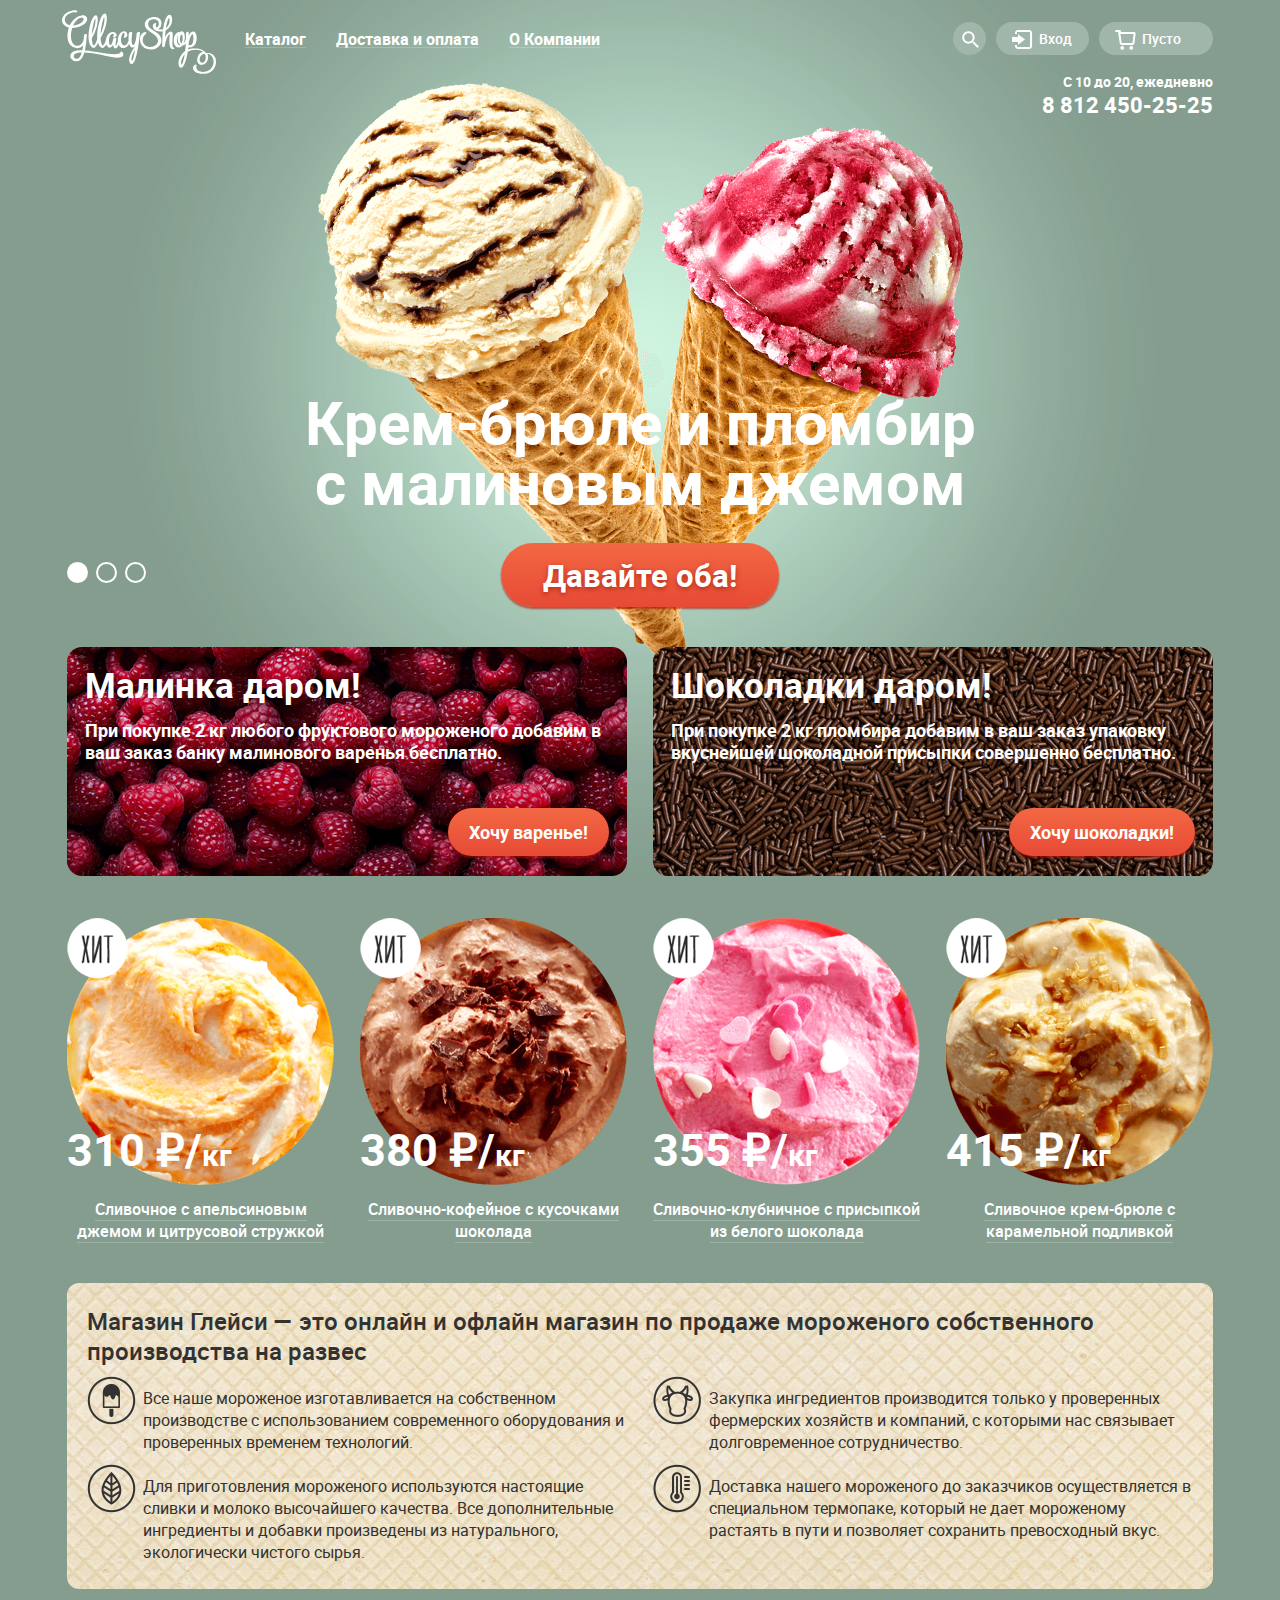
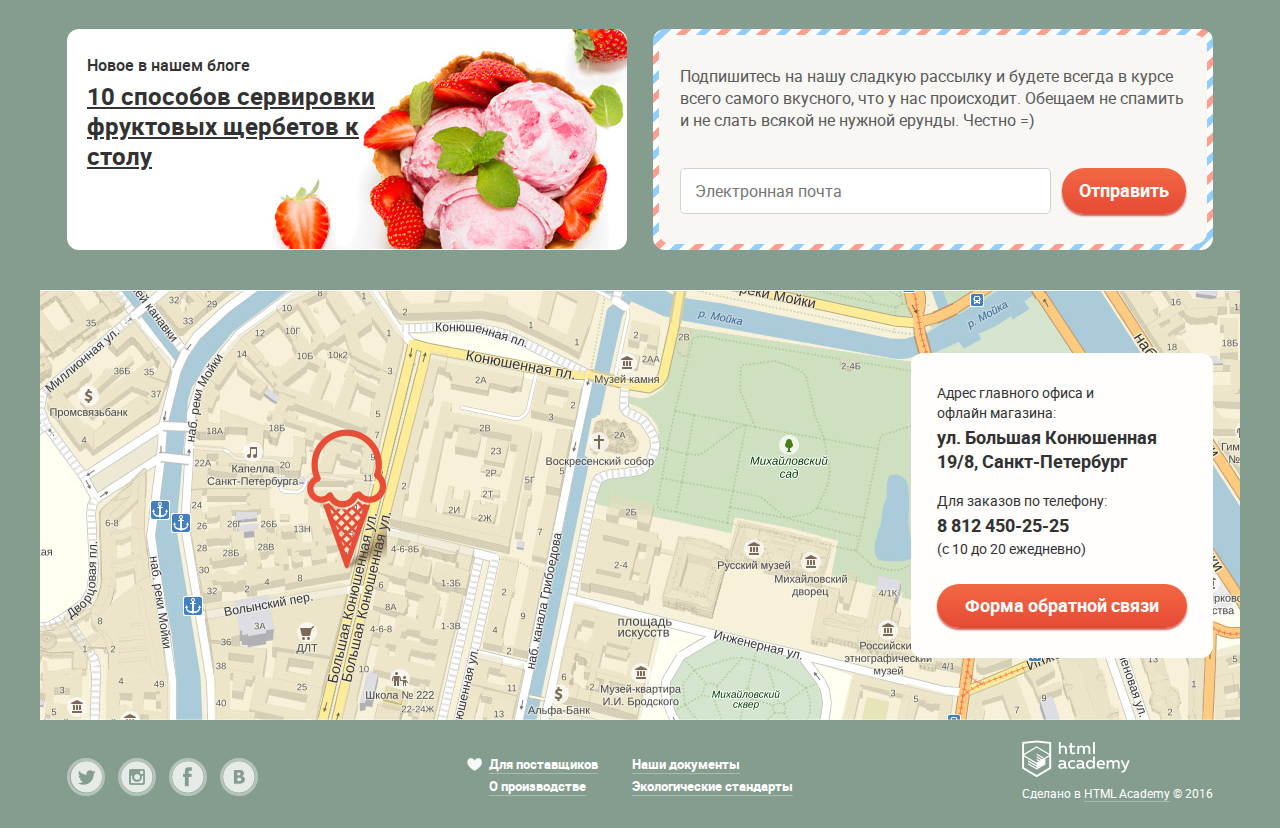
==== commit db4704d7: "Завершила верстку проекта" ====
--- a/index.html
+++ b/index.html
@@ -3,7 +3,8 @@
   <head>
     <meta charset="utf-8">
     <title>GllacyShop</title>
-    <link rel="stylesheet" href="css/style.css">
+    <link rel="stylesheet" href="css/normalize.css">
+    <link rel="stylesheet" href="css/style-mini.css">
   </head>
   <body>
     <input type="radio" id="slider-btn-1" name="toggle" checked>
@@ -57,7 +58,7 @@
                 <button type="submit">
                 </button>
                 <div class="style-search form-field">
-                  <input type="search" name="search" id="search-field" value="" placeholder="Что ищем?">
+                  <input type="search" name="search" id="search-field" value="" placeholder="Что ищем?" required>
                   <label for="search-field" class="label-hidden">Что ищем?</label>
                 </div>
               </form>
@@ -160,13 +161,13 @@
           <div class="items-wrapper">
             <article class="items">
               <div class="items-image">
-                <img src="img/item-1.png"  width="267" height="267">
+                <img src="img/item-1.png"  width="267" height="267" alt="Сливочное с апельсиновым джемом и цитрусовой стружкой">
               </div>
               <div class="items-price">
                 310 &#8381;/<span>кг</span>
               </div>
               <p class="items-description">
-                <span>Сливочное с апельсиновым джемом и цитрусовой стружкой</span>
+                <span class="items-title">Сливочное с апельсиновым джемом и цитрусовой стружкой</span>
               </p>
               <div class="btn-review-wrapper">
                 <a class="btn btn-review" href="#">Быстрый просмотр</a>
@@ -177,13 +178,13 @@
           <div class="items-wrapper">
             <article class="items">
               <div class="items-image">
-                <img src="img/item-2.png"  width="267" height="267">
+                <img src="img/item-2.png"  width="267" height="267" alt="Сливочно-кофейное с кусочками шоколада">
               </div>
               <div class="items-price">
                 380 &#8381;/<span>кг</span>
               </div>
               <p class="items-description">
-                <span>Сливочно-кофейное с кусочками шоколада</span>
+                <span class="items-title">Сливочно-кофейное с кусочками шоколада</span>
               </p>
               <div class="btn-review-wrapper">
                 <a class="btn btn-review" href="#">Быстрый просмотр</a>
@@ -194,13 +195,13 @@
           <div class="items-wrapper">
             <article class="items">
               <div class="items-image">
-                <img src="img/item-3.png"  width="267" height="267">
+                <img src="img/item-3.png"  width="267" height="267" alt="Сливочно-клубничное с присыпкой из белого шоколада">
               </div>
               <div class="items-price">
                 355 &#8381;/<span>кг</span>
               </div>
               <p class="items-description">
-                <span>Сливочно-клубничное с присыпкой из белого шоколада</span>
+                <span class="items-title">Сливочно-клубничное с присыпкой из белого шоколада</span>
               </p>
               <div class="btn-review-wrapper">
                 <a class="btn btn-review" href="#">Быстрый просмотр</a>
@@ -211,13 +212,13 @@
           <div class="items-wrapper">
             <article class="items">
               <div class="items-image">
-                <img src="img/item-4.png"  width="267" height="267">
+                <img src="img/item-4.png"  width="267" height="267" alt="Сливочное крем-брюле с карамельной подливкой">
               </div>
               <div class="items-price">
                 415 &#8381;/<span>кг</span>
               </div>
               <p class="items-description">
-                <span>Сливочное крем-брюле с карамельной подливкой</span>
+                <span class="items-title">Сливочное крем-брюле с карамельной подливкой</span>
               </p>
               <div class="btn-review-wrapper">
                 <a class="btn btn-review" href="#">Быстрый просмотр</a>
@@ -233,7 +234,6 @@
             собственного производства на развес
           </p>
           <div class="seo-1">
-            <img class="seo-logo" src="img/logo-4.png" width="49" height="49">
             <p class="seo-description">
               Все наше мороженое изготавливается на собственном производстве
               с использованием современного оборудования и проверенных временем
@@ -241,7 +241,6 @@
             </p>
           </div>
           <div class="seo-1">
-            <img class="seo-logo" src="img/logo-6.png" width="48" height="49">
             <p class="seo-description">
               Закупка ингредиентов производится только у проверенных фермерских
               хозяйств и компаний, с которыми нас связывает долговременное
@@ -249,7 +248,6 @@
             </p>
           </div>
           <div class="seo-1">
-            <img class="seo-logo" src="img/logo-5.png" width="49" height="49">
             <p class="seo-description">
               Для приготовления мороженого используются настоящие сливки и
               молоко высочайшего качества. Все дополнительные ингредиенты и
@@ -257,7 +255,6 @@
             </p>
           </div>
           <div class="seo-1">
-            <img class="seo-logo" src="img/logo-7.png" width="48" height="49">
             <p class="seo-description">
               Доставка нашего мороженого до заказчиков осуществляется в специальном
               термопаке, который не дает мороженому растаять в пути и позволяет
@@ -287,7 +284,7 @@
                 не слать всякой не нужной ерунды. Честно =)
               </p>
               <form action="https://echo.htmlacademy.ru" method="post">
-                <input type="email" name="delivery" id="delivery-email-field" placeholder="Электронная почта">
+                <input type="email" name="delivery" id="delivery-email-field" placeholder="Электронная почта" required>
                 <label for="delivery-email-field" class="label-hidden">Электронная почта</label>
                 <button class="btn send-btn" type="submit">Отправить</button>
               </form>
@@ -297,6 +294,7 @@
 
         <!-- Карта -->
         <div class="map" id="yandex-map">
+          <span class="marker"></span>
           <section class="contacts">
             <p class="address">
               Адрес главного офиса и<br>
@@ -309,16 +307,16 @@
               <span>8 812 450-25-25</span>
               (с 10 до 20 ежедневно)
             </p>
-            <a class="btn feedback-btn" href="#feedback-form">Форма обратной связи</a>
-            <form id="feedback-form" action="https://echo.htmlacademy.ru" method="post">
+            <a class="btn feedback-btn" href="feedback-form.html">Форма обратной связи</a>
+            <form class="modal-feedback" id="feedback-form" action="https://echo.htmlacademy.ru" method="post">
               <div class="feedback-form-title">
                 Мы обязательно вам ответим!
               </div>
-              <input type="text" name="name" id="feedback-name-field" value="" placeholder="Как вас зовут?">
+              <input type="text" name="name" id="feedback-name-field" value="" placeholder="Как вас зовут?" required>
               <label for="feedback-name-field" class="label-hidden">Как вас зовут?</label>
               <input type="email" name="mail" id="feedback-mail-field" value="" placeholder="Ваша почта для ответа?" required>
               <label for="feedback-mail-field" class="label-hidden-2">Ваша почта для ответа?</label>
-              <textarea name="text" id="feedback-text-field" rows="" placeholder="Напишите что-нибудь..."></textarea>
+              <textarea name="text" id="feedback-text-field" placeholder="Напишите что-нибудь..." required></textarea>
               <label for="feedback-text-field" class="label-hidden-3">Напишите что-нибудь...</label>
               <div class="send-btn-wrapper">
                 <button class="btn send-btn" type="submit">Отправить</button>
@@ -365,10 +363,10 @@
       </footer>
     </div>
 
-    <script
-    type="text/javascript"
-    charset="utf-8"
-    async src="https://api-maps.yandex.ru/services/constructor/1.0/js/?sid=RXJj1OMEf-goLb1toeLCtGlop_aq8MlJ&amp;width=1200&amp;height=430&amp;id=yandex-map&amp;lang=ru_RU&amp;sourceType=constructor&amp;scroll=true">
+    <script type="text/javascript" charset="utf-8" async
+    src="https://api-maps.yandex.ru/services/constructor/1.0/js/?sid=RXJj1OMEf-goLb1toeLCtGlop_aq8MlJ&amp;width=1200&amp;height=430&amp;id=yandex-map&amp;lang=ru_RU&amp;sourceType=constructor&amp;scroll=true">
+    </script>
+    <script type="text/javascript" src="js/script-mini.js">
     </script>
   </body>
 </html>
--- a/css/style-mini.css
+++ b/css/style-mini.css
@@ -0,0 +1 @@
+body{margin:0;padding:0;font-family:"Roboto","Arial",sans-serif;font-size:16px;line-height:22px;color:#fff;background-color:#849d8f}:focus{outline:none}.site-wrapper{background-color:#849d8f;background-image:url(../img/slide-1.png);background-repeat:no-repeat;background-position:top center;-webkit-transition:background-image .5s ease,background-color .5s ease;transition:background-image .5s ease,background-color .5s ease}.site-wrapper:after,.site-wrapper:before{content:"";visibility:hidden}.site-wrapper:before{background-image:url(../img/slide-2.png)}.site-wrapper:after{background-image:url(../img/slide-3.png)}h1{font-size:35px;line-height:41px;font-weight:700}img{width:100%;height:auto}@font-face{font-family:"Roboto";font-style:normal;font-weight:400;src:local("Roboto-Regular"),url(../fonts/roboto-regular-webfont.woff2) format("woff2"),url(../fonts/roboto-regular-webfont.woff) format("woff"),url(../fonts/Roboto-Regular.ttf) format("ttf"),url(../fonts/roboto-regular-webfont.eot) format("eot")}@font-face{font-family:"Roboto";font-style:normal;font-weight:700;src:local("Roboto-Bold"),url(../fonts/roboto-bold-webfont.woff2) format("woff2"),url(../fonts/roboto-bold-webfont.woff) format("woff"),url(../fonts/Roboto-Bold.ttf) format("ttf"),url(../fonts/roboto-bold-webfont.eot) format("eot")}@font-face{font-family:"Roboto";font-style:italic;font-weight:700;src:local("Roboto-BoldItalic"),url(../fonts/roboto-bolditalic-webfont.woff2) format("woff2"),url(../fonts/roboto-bolditalic-webfont.woff) format("woff"),url(../fonts/Roboto-BoldItalic.ttf) format("ttf"),url(../fonts/roboto-bolditalic-webfont.eot) format("eot")}@font-face{font-family:"Roboto";font-style:italic;font-weight:400;src:local("Roboto-Italic"),url(../fonts/roboto-italic-webfont.woff2) format("woff2"),url(../fonts/roboto-italic-webfont.woff) format("woff"),url(../fonts/Roboto-Italic.ttf) format("ttf"),url(../fonts/roboto-italic-webfont.eot) format("eot")}@font-face{font-family:"Roboto-Medium";font-style:normal;font-weight:400;src:local("Roboto-Medium"),url(../fonts/roboto-medium-webfont.woff2) format("woff2"),url(../fonts/roboto-medium-webfont.woff) format("woff"),url(../fonts/Roboto-Medium.ttf) format("ttf"),url(../fonts/roboto-medium-webfont.eot) format("eot")}@font-face{font-family:"Roboto-Medium";font-style:italic;font-weight:400;src:local("Roboto-MediumItalic"),url(../fonts/roboto-mediumitalic-webfont.woff2) format("woff2"),url(../fonts/roboto-mediumitalic-webfont.woff) format("woff"),url(../fonts/Roboto-MediumItalic.ttf) format("ttf"),url(../fonts/roboto-mediumitalic-webfont.eot) format("eot")}.container{display:-webkit-box;display:-ms-flexbox;display:flex;width:1146px;margin:0 auto;padding:0 27px}header.container{padding-top:10px}.search:hover button::after,img,main.container{display:block}footer.container{padding-top:20px;padding-bottom:26px}.index-logo{margin-left:-5px}.index-logo img{width:154px;height:64px}.main-navigation{width:691px;padding-left:14px;padding-top:12px}.main-navigation li{margin:0;padding:0}.main-navigation a{display:block;text-decoration:none;color:#fff}.main-navigation-1{position:relative;display:-webkit-box;display:-ms-flexbox;display:flex;margin:0;padding:0;font-size:16px;line-height:18px;font-weight:700;list-style-type:none}.link>a{max-width:200px;padding:8px 15px;overflow:hidden;white-space:nowrap;text-overflow:ellipsis}.main-navigation-1 .link{position:relative}.link span::after{content:"";position:absolute;right:15px;left:15px;bottom:8px;height:1px;background-color:rgba(255,255,255,.2)}.link>a,.link>a:link,.link>a:visited{color:#fff}.link>a:active,.link>a:hover{color:#323232;background-color:#f7f6f3;border-radius:17px}.link>a:active{box-shadow:inset 0 2px 1px 0 #696969}.catalog .catalog-active::after,.link:hover span::after,.main-navigation-2{display:none}.catalog::before{content:"";position:absolute;top:30px;left:0;width:85px;height:12px;background-color:transparent;opacity:0}.catalog:hover .main-navigation-2{position:absolute;top:38px;left:-8px;z-index:5;-webkit-box-orient:vertical;-webkit-box-direction:normal;-ms-flex-direction:column;flex-direction:column;width:145px;margin:0;padding:0;font-family:"Roboto","Arial",sans-serif;font-size:14px;line-height:16px;font-style:normal;font-weight:400;list-style-type:none;background-color:#f8f7f4;border-radius:5px;box-shadow:0 20px 20px 0 rgba(0,0,0,.4)}.catalog:hover .main-navigation-2,.main-navigation-2:hover{display:-webkit-box;display:-ms-flexbox;display:flex}.main-navigation-2 a,b{display:block;padding-left:20px;padding-top:7px;padding-bottom:7px;text-decoration:none;color:#323232;border:none}.main-navigation-2 b{margin-right:8px;margin-left:8px;padding:13px 12px 14px;font-weight:700;border-bottom:1px solid #d1d0ce}.main-navigation-2>li:last-child>a{margin-bottom:7px}.main-navigation-2 a:hover{background-color:#fbded7}.main-navigation-2 a:active{background-color:#f6b5a5}a.active,a.active:active,a.active:focus,a.active:hover{color:#fff;background-color:#d07058}.catalog>.active{border-radius:17px}.buttons{width:267px;margin-left:auto;padding-top:12px}.buttons ul{display:-webkit-box;display:-ms-flexbox;display:flex;-ms-flex-wrap:nowrap;flex-wrap:nowrap;margin:0;padding:0;list-style-type:none}.buttons li{position:relative;margin:0 0 0 10px;padding:0}.buttons li:first-child{margin-left:7px}.basket-btn>a,.entry-btn>a,.search button{background-color:#a1b6aa;border:none;cursor:pointer}.search button{width:33px;height:33px;border-radius:50%}.basket-btn>a,.entry-btn>a{position:relative;display:block;padding:5px 8px 6px;text-decoration:none;color:#fff;border-radius:35px;padding-left:43px;padding-right:17px}.buttons span{font-family:"Roboto-Medium","Arial",sans-serif;font-size:14px;line-height:16px}.basket-btn>a{padding-right:32px}.search button::after,.search button::before{content:"";position:absolute;top:50%;left:50%;width:17px;height:17px;margin-left:-8px;margin-top:-10px;background-repeat:no-repeat}.search button::before{background-position:-160px -5px;background-image:url(../img/spritesheet.png)}.search button::after{display:none;background-image:url(../img/logo-15.svg)}.entry-btn:hover>a,.search:hover button{background-color:#fff}.entry,.style-search,body>input[type=radio]{display:none}.search:hover .style-search{display:block;width:308px}.entry-btn span::after,.entry-btn span::before{content:"";position:absolute;top:50%;left:16px;width:21px;height:19px;margin-top:-9px;background-repeat:no-repeat}.entry-btn span::before{background-position:-239px -5px;background-image:url(../img/spritesheet.png)}.entry-btn span::after{display:none;background-image:url(../img/logo-16.svg)}.basket-full:hover .basket-form,.entry-btn:hover .entry,.entry-btn:hover span::after,.items-wrapper:hover .btn-review,.items-wrapper:hover .items::before{display:block}.entry-btn:hover>a{color:#323232}.entry{width:245px}.form-field{position:absolute;top:37px;right:0;z-index:5;padding:21px 16px;background-color:#f8f7f4;border-radius:5px;box-shadow:0 20px 20px 0 rgba(0,0,0,.4)}.buttons input{margin:0;padding:15px}.block-2 input,.buttons input{display:block;width:100%;box-sizing:border-box;background-color:#fff;border:1px solid #d3d3d2;border-radius:5px}.label-hidden,.label-hidden-2{position:absolute;top:7px;left:30px;display:none;font-size:11px;line-height:13px;color:#5b9ddf}.label-hidden-2{top:78px}input[placeholder],textarea[placeholder]{font-family:"Roboto","Arial",sans-serif;font-size:14px;line-height:24px;color:#999}:focus::placeholder{color:transparent}:focus::-webkit-input-placeholder{color:transparent}:focus:-moz-placeholder,:focus::-moz-placeholder{color:transparent}:focus:-ms-input-placeholder{color:transparent}input[type=email]:hover,input[type=password]:hover,input[type=search]:hover,input[type=text]:hover,textarea[name=text]:hover{box-shadow:0 0 0 1px #c7c6c5}input[type=email]:focus,input[type=password]:focus,input[type=search]:focus,input[type=text]:focus,textarea[name=text]:focus{border:1px solid #8fbdec;box-shadow:0 0 0 1px #8fbdec}input:focus+label.label-hidden,input:focus+label.label-hidden-2,textarea[name=text]:focus+label.label-hidden-3{display:block}input[type=email]:required,input[type=password]:required,input[type=search]:required,input[type=text]:required,textarea:required{color:#323232}input[type=email]:valid,input[type=password]:valid,input[type=search]:valid,input[type=text]:valid,textarea:valid{color:#323232}input[type=email]:invalid,input[type=password]:invalid,input[type=search]:invalid,input[type=text]:invalid,textarea:invalid{color:#323232}input[type=email]:required:not(:focus):valid+label,input[type=password]:required:not(:focus):valid+label,input[type=search]:required:not(:focus):valid+label,input[type=text]:required:not(:focus):valid+label,textarea:required:not(:focus):valid+label{display:block;color:#323232}.entry input{margin-bottom:20px}.check-in{display:-webkit-box;display:-ms-flexbox;display:flex;-webkit-box-pack:justify;-ms-flex-pack:justify;justify-content:space-between}.btn,.check-in-links a{font-family:"Roboto","Arial",sans-serif}.btn{display:block;padding:0;background:#f26843;background:-webkit-linear-gradient(bottom,#e74a35,#f26843);background:linear-gradient(to top,#e74a35,#f26843);border:none;box-shadow:0 2px 2px 0 rgba(172,16,0,.64);font-weight:700;color:#fefefe}.btn:hover{background:-webkit-linear-gradient(bottom,#ec6f5e,#f58569);background:linear-gradient(to top,#ec6f5e,#f58569);box-shadow:0 2px 2px 0 #ac1000}.btn:active{background:-webkit-linear-gradient(bottom,#e1613e,#d74632);background:linear-gradient(to top,#e1613e,#d74632);box-shadow:inset 0 2px 2px 0 #942718}.check-in button{padding:12px 25px;font-size:18px;line-height:24px;border-radius:24px;box-shadow:0 1px 2px 0 #ac1000}.check-in-links a{font-size:13px;line-height:24px;font-weight:400;text-decoration:none;color:#323232;border-bottom:1px solid #adacaa}.basket-full-link>span::before,.basket-link>span::before{content:"";position:absolute;top:50%;left:16px;width:21px;height:20px;margin-top:-9px;background-image:url(../img/spritesheet.png);background-position:-270px -5px;background-repeat:no-repeat}.basket-full{width:116px}.basket-full>a.basket-full-link{padding-right:0;overflow:hidden;text-overflow:ellipsis;white-space:nowrap;color:#323232;background-color:#f7f6f3}.basket-full-link>span::before{background-position:-208px -5px}.basket-form{display:none;width:508px;font-family:"Roboto","Arial",sans-serif;font-size:13px;line-height:16px;font-weight:400;color:#323232}.basket-form table{position:relative;margin:0 0 4px;padding:0 0 0 5px}tr{height:53px;vertical-align:top}td:first-child{width:20px;padding-top:10px}td:nth-child(2){width:47px}.basket-form img{width:33px;height:33px;margin:0;padding:0}td:nth-child(3){width:236px;padding-top:10px;padding-right:23px}td:nth-child(4),td:nth-child(5){width:114px;padding-top:10px;text-align:center}td:nth-child(5){width:85px}.basket-form button{width:11px;height:11px;margin:0;padding:0;background-color:#f8f7f4;background-image:url(../img/spritesheet.png);background-position:-187px -5px;background-repeat:no-repeat;border:none;cursor:pointer}.price-1{color:#999}.sum{padding:17px 0;font-size:15px;line-height:18px;font-weight:700;color:#333;border-top:1px solid #cacac7}.sum,div.order{text-align:right}.order-btn{display:inline-block;padding:13px 14px;font-size:18px;line-height:24px;vertical-align:top;text-decoration:none;white-space:nowrap;border-radius:23px;box-shadow:0 1px 2px 0 rgba(172,16,0,.36)}.brief-information{float:right;min-width:267px;font-family:"Roboto","Arial",sans-serif;font-size:14px;line-height:16px;font-weight:700;text-align:right}.brief-information span{display:block;margin-top:3px;font-size:22px;line-height:24px}.slider{margin-bottom:40px;position:relative;padding-top:318px;text-align:center;color:#fff}.slide-title{width:700px;margin:0 auto 30px;font-size:60px;line-height:60.35px;font-weight:700}.slide-btn{display:inline-block;padding:11px 42px;font-size:31px;line-height:42px;vertical-align:top;text-decoration:none;color:#fff;border-radius:100px;text-shadow:0 2px 5px rgba(160,32,11,.76)}.slider-controls{position:absolute;bottom:24px;left:0;display:-webkit-box;display:-ms-flexbox;display:flex;font-size:0}.slider-controls label{width:17px;height:17px;margin-right:8px;background-color:transparent;border:2px solid #fff;border-radius:50%;cursor:pointer}.slide{display:none}#slider-btn-1:checked~.site-wrapper #slide-1,#slider-btn-2:checked~.site-wrapper #slide-2,#slider-btn-3:checked~.site-wrapper #slide-3{display:block}#slider-btn-1:checked~.site-wrapper label[for=slider-btn-1],#slider-btn-2:checked~.site-wrapper label[for=slider-btn-2],#slider-btn-3:checked~.site-wrapper label[for=slider-btn-3]{background-color:#fff}.site-wrapper label[for=slider-btn-1]:hover,.site-wrapper label[for=slider-btn-2]:hover,.site-wrapper label[for=slider-btn-3]:hover{background-color:#b2c1b7}#slider-btn-1:checked~.site-wrapper{background-color:#849d8f;background-image:url(../img/slide-1.png)}#slider-btn-2:checked~.site-wrapper{background-color:#8996a6;background-image:url(../img/slide-2.png)}#slider-btn-3:checked~.site-wrapper{background-color:#9d8b84;background-image:url(../img/slide-3.png)}.banners{display:-webkit-box;display:-ms-flexbox;display:flex;-webkit-box-pack:justify;-ms-flex-pack:justify;justify-content:space-between;margin-bottom:40px}.tasty-banners{width:560px;margin:0;padding:17px 18px 22px;box-sizing:border-box;color:#fff}.tasty-banners:first-child{background-image:url(../img/raspberries.png);background-repeat:no-repeat}.tasty-banners:nth-child(2){background-image:url(../img/chocolates.png);background-repeat:no-repeat}.banner-title{margin:0 0 14px;padding:0;font-size:35px;line-height:41px;font-weight:700}.banner-description{margin:0;padding:0 0 23px;font-size:18px;line-height:22px;font-weight:700}.banner-btn-container{display:-webkit-box;display:-ms-flexbox;display:flex;-webkit-box-pack:end;-ms-flex-pack:end;justify-content:flex-end;margin-top:22px}.banner-btn{padding:12px 21px;font-size:18px;line-height:24px;font-weight:700;text-decoration:none;border-radius:24px}.products{display:-webkit-box;display:-ms-flexbox;display:flex;-ms-flex-wrap:wrap;flex-wrap:wrap;-webkit-box-pack:justify;-ms-flex-pack:justify;justify-content:space-between}.items{position:relative;width:267px;margin-bottom:40px}.items-image{width:267px;height:267px;margin:0;padding:0}.hits .items-image::before{content:"";position:absolute;top:0;left:0;width:61px;height:61px;background-image:url(../img/spritesheet.png);background-position:-47px -5px;background-repeat:no-repeat}.items-price{position:absolute;top:208px;left:0;font-size:45px;line-height:45px;font-weight:700}.items-price span{font-size:30px}.items-description{height:45px;margin:0;padding:13px 0 0;overflow:hidden;font-family:"Roboto-Medium","Arial",sans-serif;font-size:16px;line-height:22px;font-style:normal;text-align:center}.items-description .items-title{border-bottom:1px solid #9db1a5}.btn-review-wrapper{display:-webkit-box;display:-ms-flexbox;display:flex;-webkit-box-pack:center;-ms-flex-pack:center;justify-content:center}.btn-review{position:absolute;left:17%;top:335px;z-index:20;display:none;padding:10px 15px;text-decoration:none;border-radius:19px;box-shadow:0 1px 2px 0 rgba(172,16,0,.64)}.items-wrapper{position:relative}.items::before{content:"";position:absolute;top:-6px;left:-13px;z-index:10;display:none;width:267px;min-height:330px;padding:6px 13px 70px;background-color:rgba(248,247,244,.3);border-radius:4px;opacity:.3;box-shadow:0 20px 20px 0 rgba(0,0,0,.4)}.footer-references .heart:active,.footer-references .heart:hover,.items-wrapper:hover .items-title{border-bottom:none}.seo{display:-webkit-box;display:-ms-flexbox;display:flex;-ms-flex-wrap:wrap;flex-wrap:wrap;-webkit-box-pack:justify;-ms-flex-pack:justify;justify-content:space-between;margin-bottom:40px;padding:23px 20px 15px;color:#323232;background-image:url(../img/pattern-1.jpg);border-radius:12px}.seo-1{position:relative;width:540px;padding-bottom:11px}.seo-description::before{content:"";position:absolute;top:0;left:0;z-index:10;margin:0;padding:0}.seo-1:first-of-type .seo-description::before{width:49px;height:49px;background-image:url(../img/spritesheet.png);background-position:-301px -5px;background-repeat:no-repeat}.seo-1:nth-of-type(2) .seo-description::before{width:48px;height:49px;background-image:url(../img/spritesheet.png);background-position:-419px -5px;background-repeat:no-repeat}.seo-1:nth-of-type(3) .seo-description::before,.seo-1:nth-of-type(4) .seo-description::before{width:49px;height:49px;background-image:url(../img/spritesheet.png);background-position:-360px -5px;background-repeat:no-repeat}.seo-1:nth-of-type(4) .seo-description::before{width:48px;background-position:-477px -5px}.slogan{margin:0 0 10px;padding:0;font-family:"Roboto-Medium","Arial",sans-serif;font-size:24px;line-height:30px;font-style:normal}.seo-description{margin:0 0 0 56px;padding:11px 0 0;font-family:"Roboto","Arial",sans-serif;font-size:16px;line-height:22px}.news-delivery{display:-webkit-box;display:-ms-flexbox;display:flex;-webkit-box-pack:justify;-ms-flex-pack:justify;justify-content:space-between;margin-bottom:40px}.block{width:560px;min-height:220px;box-sizing:border-box;border-radius:12px}.block-1{padding:25px 240px 32px 20px;background-color:#fff;background-image:url(../img/strawberry.jpg);background-repeat:no-repeat}.news-title{margin:0 0 5px;padding:0;font-family:"Roboto-Medium","Arial",sans-serif;font-size:16px;line-height:22px;font-style:normal;color:#323232}.news-link{font-family:"Roboto","Arial",sans-serif;font-size:24px;line-height:30px;font-weight:700;color:#353535}.news-link>span,.selection-sorting option{color:#323232}.news-link:active,.news-link:hover{color:#f9cdc4}.news-link:active span,.news-link:hover span{color:#e84d37}.delivery-wrapper{background-image:url(../img/pattern-2.jpg);background-repeat:repeat-x repeat-y}.block-2{position:relative;margin:6px;padding:30px 21px;background-color:#f8f7f4;border-radius:12px}.block-2 p{margin:0;padding:0 0 37px;line-height:22px;color:#5a5a5a}.block-2 form{display:-webkit-box;display:-ms-flexbox;display:flex;-ms-flex-wrap:nowrap;flex-wrap:nowrap;-webkit-box-pack:justify;-ms-flex-pack:justify;justify-content:space-between}.block-2 input{margin:0 11px 0 0;padding:10px 14px}.block-2 .label-hidden{top:117px;left:36px;display:none}.block-2 input[placeholder],.block-2 p,.contacts input[placeholder],.contacts textarea[placeholder],.feedback-form input[placeholder],.feedback-form textarea[placeholder]{font-size:16px}.block-2 .send-btn{padding:7px 17px 9px;font-size:18px;line-height:24px;border-radius:22px}.map,.marker{background-repeat:no-repeat}.map{margin-left:-27px;margin-right:-27px;position:relative;width:1200px;height:430px;background-image:url(../img/map.jpg)}.marker{position:absolute;top:139px;left:267px;width:80px;height:140px;background-image:url(../img/logo-8.png)}.contacts{position:absolute;top:63px;right:27px;z-index:10;padding:30px 26px;background-color:#fffefd;border-radius:12px}.contacts p{margin:0 0 16px;padding:0;font-size:14px;line-height:20px;color:#323232}.contacts p:last-child{margin-bottom:0}.contacts span,.feedback-btn{font-size:18px;line-height:24px;font-weight:700}.contacts span{display:block;padding-top:2px;padding-bottom:2px}.feedback-btn{width:250px;margin-top:25px;padding-top:9px;padding-bottom:11px;text-align:center;text-decoration:none;border-radius:25px}.contacts form,.feedback-form{width:478px;padding:18px 25px 25px;background-color:#f8f7f4;border-radius:8px}.contacts form{top:30%;left:50%;z-index:50;display:none;margin-left:-239px;box-sizing:border-box;position:fixed}.contacts .modal-content-show{display:block;-webkit-animation:bounce .6s;animation:bounce .6s}.feedback-form{position:relative;margin:0 auto}@keyframes bounce{0%{-webkit-transform:translateY(-2000px);transform:translateY(-2000px)}70%{-webkit-transform:translateY(30px);transform:translateY(30px)}90%{-webkit-transform:translateY(-10px);transform:translateY(-10px)}to{-webkit-transform:translateY(0);transform:translateY(0)}}.feedback-container{padding-bottom:40px}.feedback-form-title{margin-bottom:20px;font-family:"Roboto-Medium","Arial",sans-serif;font-size:24px;line-height:28px;color:#323232}.contacts input,.contacts textarea,.feedback-form input,.feedback-form textarea{display:block;padding:14px;background-color:#fff;border:1px solid #d3d3d2;border-radius:5px}.contacts input,.feedback-form input{min-width:236px;margin-bottom:20px}.contacts textarea,.feedback-form textarea{width:100%;min-height:155px;margin-bottom:25px;box-sizing:border-box}.contacts .label-hidden,.feedback-form .label-hidden{position:absolute;top:51px;left:41px;display:none;font-size:11px;line-height:13px;color:#5b9ddf}.contacts .label-hidden-2,.contacts .label-hidden-3,.feedback-form .label-hidden-2,.feedback-form .label-hidden-3{position:absolute;top:122px;left:41px;display:none;font-size:11px;line-height:13px;color:#5b9ddf}.contacts .label-hidden-3,.feedback-form .label-hidden-3{top:194px}.send-btn-wrapper{text-align:right}.send-btn{display:inline-block;padding:12px 24px;font-size:18px;line-height:24px;vertical-align:top;border-radius:25px}.modal-content-close{position:absolute;top:15px;right:16px;width:17px;height:17px;font-size:0;background-color:transparent;border:0;cursor:pointer}.modal-content-close::after,.modal-content-close::before{content:"";position:absolute;top:7px;left:-2px;width:21px;height:2px;background-color:#000}.modal-content-close::before{-webkit-transform:rotate(45deg);transform:rotate(45deg)}.modal-content-close::after{-webkit-transform:rotate(-45deg);transform:rotate(-45deg)}.modal-overlay{position:fixed;top:0;left:0;z-index:30;display:none;width:100%;height:100%;background:rgba(0,0,0,.3)}.modal-overlay-show{display:block}.footer-copyright,.footer-social{width:267px}.footer-social{display:-webkit-box;display:-ms-flexbox;display:flex;padding-top:18px;font-size:0}.social-btn{width:32px;height:32px;margin-right:13px;border:3px solid #c2cec7;border-radius:50%}.social-btn:hover{border:3px solid #dae2de;opacity:1}.social-btn:active{border:3px solid #d9e1dd;opacity:.7;box-shadow:inset 0 2px 1px 0 #888}.social-btn-fb,.social-btn-inst,.social-btn-tw,.social-btn-vk{background-image:url(../img/spritesheet.png);background-position:-560px -5px;background-repeat:no-repeat;opacity:.8}.social-btn-fb,.social-btn-inst,.social-btn-vk{background-position:-118px -5px}.social-btn-fb,.social-btn-vk{background-position:-5px -5px}.social-btn-vk{background-position:-603px -5px}.footer-references{position:relative;display:-webkit-box;display:-ms-flexbox;display:flex;margin-right:26px;padding-top:15px}.footer-references-1{width:138px;padding-left:155px}.footer-references-2{width:288px;padding-left:5px}.text-links{text-decoration:none;color:#fff}.text-links:active,.text-links:hover{color:#ffbc9e}.text-links span{border-bottom:1px solid #a9bbb1}.text-links:active span,.text-links:hover span{border-bottom:1px solid #a7a294}.footer-references a{display:block;font-size:13px;line-height:18px;font-weight:700}.footer-references-1 a:first-child,.footer-references-2 a:first-child{margin-bottom:4px}.footer-references .heart{position:absolute;top:18px;left:133px;width:15px;height:13px;background-image:url(../img/spritesheet.png);background-position:-535px -5px;background-repeat:no-repeat;border-bottom:none}.footer-logo{display:block;width:108px;height:38px;background-image:url(../img/logo-10.png);background-repeat:no-repeat}.footer-copyright{padding-left:76px;box-sizing:border-box}.footer-copyright p{margin-top:6px;margin-bottom:0;padding-bottom:0;font-size:12px;line-height:18px;font-weight:400}.breadcrumbs{display:-webkit-box;display:-ms-flexbox;display:flex;margin:0;padding:0;font-size:14px;line-height:16px;list-style-type:none;color:#fff}.breadcrumbs>li{margin-top:26px;margin-right:8px}.breadcrumbs a{text-decoration:none;color:#fff}.breadcrumbs span{border-bottom:1px solid #aebeb5}.creamy{margin:0 0 25px;padding:0}.selection{display:-webkit-box;display:-ms-flexbox;display:flex;-ms-flex-wrap:wrap;flex-wrap:wrap;width:875px;margin-bottom:40px}.selection-sorting{width:194px;margin-right:16px;margin-bottom:14px}.selection-price{width:218px;margin-right:16px}.selection-fatness{width:429px}.selection-fillers{width:717px;margin-right:16px}.filters-wrapper{margin-top:4px;padding:6px 13px;font-family:"Roboto-Medium","Arial",sans-serif;font-size:16px;line-height:18px;color:#fff;background-color:#a9b9af;background-color:rgba(248,247,244,.2);border-radius:25px}.apply-btn{display:block;-ms-flex-item-align:end;align-self:flex-end;width:140px;margin:0;padding:7px 0;border:2px solid #f5f6f5}.selection-title{padding-left:16px;font-family:"Roboto-Medium","Arial",sans-serif;font-size:14px;line-height:16px;color:#fff}.selection-slider-wrapper{padding-top:16px;padding-bottom:16px}.selection-slider{height:4px;background-color:#cbd4cd;background-color:rgba(248,247,244,.5)}.slider-inner{position:relative;width:118px;height:4px;margin-left:19px;background-color:#f8f7f4}.slider-range{position:absolute;top:-200%;left:0;display:block;width:20px;height:20px;background-color:#f8f7f4;border-radius:50%;box-shadow:0 2px 2px 0 rgba(0,0,0,.1);cursor:pointer}.slider-range-2{left:100%;margin-left:-20px}.selection-fatness label,.selection-fillers label{font-family:"Roboto-Medium","Arial",sans-serif;font-size:16px;line-height:18px;color:#fff}.selection-fatness input[type=radio],.selection-fillers input[type=checkbox]{display:none}.selection-fatness .filters-wrapper{padding:10px 16px 9px}.selection-fatness label{position:relative;margin-right:14px;padding-left:31px;cursor:pointer}.selection-fatness input[type=radio]+.radio-indicator{position:absolute;top:0;left:0;width:20px;height:20px;border:1px solid #f8f7f4;border-radius:50%}.selection-fatness input[type=radio]:checked+.radio-indicator::before{content:"";position:absolute;top:4px;left:4px;width:12px;height:12px;background-color:#f8f7f4;border-radius:50%}.selection-fillers .filters-wrapper{padding:8px 16px}.selection-fillers label{position:relative;margin-right:20px;padding-left:32px;cursor:pointer}.selection-fillers label:last-child{margin-right:0}.selection-fillers input[type=checkbox]+.checkbox-indicator{position:absolute;top:1px;left:0;width:18px;height:18px;border:1px solid #fff;border-radius:3px}.selection-fillers input[type=checkbox]:checked+.checkbox-indicator::after,.selection-fillers input[type=checkbox]:checked+.checkbox-indicator::before{content:"";position:absolute;z-index:10;height:3px;background-color:#fff}.selection-fillers input[type=checkbox]:checked+.checkbox-indicator::before{top:8px;left:3px;width:6px;-webkit-transform:rotate(45deg);transform:rotate(45deg)}.selection-fillers input[type=checkbox]:checked+.checkbox-indicator::after{top:7px;left:6px;width:9px;-webkit-transform:rotate(-45deg);transform:rotate(-45deg)}.apply-btn:active,.apply-btn:hover,.selection-sorting .filters-wrapper:hover{color:#323232;background-color:#fff}.apply-btn:active,.apply-btn:hover{border:none}.apply-btn:active{background-color:#eaeaea;box-shadow:inset 0 2px 1px 0 #696969}.slider-range:hover{width:24px;height:24px}.slider-range-1:hover,.slider-range-2:hover{top:-200%;left:0;margin-top:-2px;margin-left:-2px}.slider-range-2:hover{left:100%;margin-left:-22px}.selection-fatness input[type=radio]+.radio-indicator:hover{width:18px;height:18px;border:2px solid #f8f7f4}.selection-fatness input[type=radio]+.radio-indicator:hover::before{top:3px;left:3px}.selection-fatness input[type=radio]:disabled+.radio-indicator,.selection-fatness input[type=radio]:disabled+.radio-indicator:hover{width:20px;height:20px;border:1px solid #b2c1b7;border:1px solid rgba(248,247,244,.4)}.selection-fatness input[type=radio]:disabled+.radio-indicator::before,.selection-fatness input[type=radio]:disabled+.radio-indicator:hover::before{top:4px;left:4px;background-color:#b2c1b7;background-color:rgba(248,247,244,.4)}.selection-fillers input[type=checkbox]+.checkbox-indicator:hover{width:16px;height:16px;border:2px solid #fff}.selection-fillers input[type=checkbox]+.checkbox-indicator:hover::before{top:7px;left:2px}.selection-fillers input[type=checkbox]+.checkbox-indicator:hover::after{top:6px;left:5px}.selection-fillers input[type=checkbox]:disabled+.checkbox-indicator,.selection-fillers input[type=checkbox]:disabled+.checkbox-indicator:hover{width:18px;height:18px;border:1px solid #b5c4bc;border:1px solid rgba(255,255,255,.4)}.selection-fillers input[type=checkbox]:disabled+.checkbox-indicator::after,.selection-fillers input[type=checkbox]:disabled+.checkbox-indicator::before{background-color:#b5c4bc;background-color:rgba(255,255,255,.4)}.selection-fillers input[type=checkbox]:disabled+.checkbox-indicator:hover::before{top:8px;left:3px}.selection-fillers input[type=checkbox]:disabled+.checkbox-indicator:hover::after{top:7px;left:6px}.number-btn{display:-webkit-box;display:-ms-flexbox;display:flex;-webkit-box-pack:justify;-ms-flex-pack:justify;justify-content:space-between;-webkit-box-align:center;-ms-flex-align:center;align-items:center;width:190px;margin:0 0 0 auto;padding:38px 0 30px;text-align:center;vertical-align:center;list-style-type:none}.number-btn li{width:26px;height:26px;margin:0;padding:0}.number-btn a{display:block;width:27px;height:26px;padding-top:4px;box-sizing:border-box;font-family:"Roboto-Medium","Arial",sans-serif;font-size:16px;line-height:18px;text-decoration:none;color:#fff;border-radius:50%}.number-btn a:hover{background-color:#9db1a5;background-color:rgba(255,255,255,.2)}.number-btn a:active{color:#323232;background-color:#fff}.number-btn li:first-child{width:25px;text-align:left}.number-btn li:last-child{width:25px;text-align:right}.number-btn .first:active,.number-btn .first:hover,.number-btn .last:active,.number-btn .last:hover{color:#fff;background:0 0}.number-btn .number-active,.number-btn .number-active:active,.number-btn .number-active:hover{color:#323232;background-color:#fff}.number-btn .number-non-active,.number-btn .number-non-active:active,.number-btn .number-non-active:hover{color:#9db1a5;color:rgba(255,255,255,.2);background:0 0}
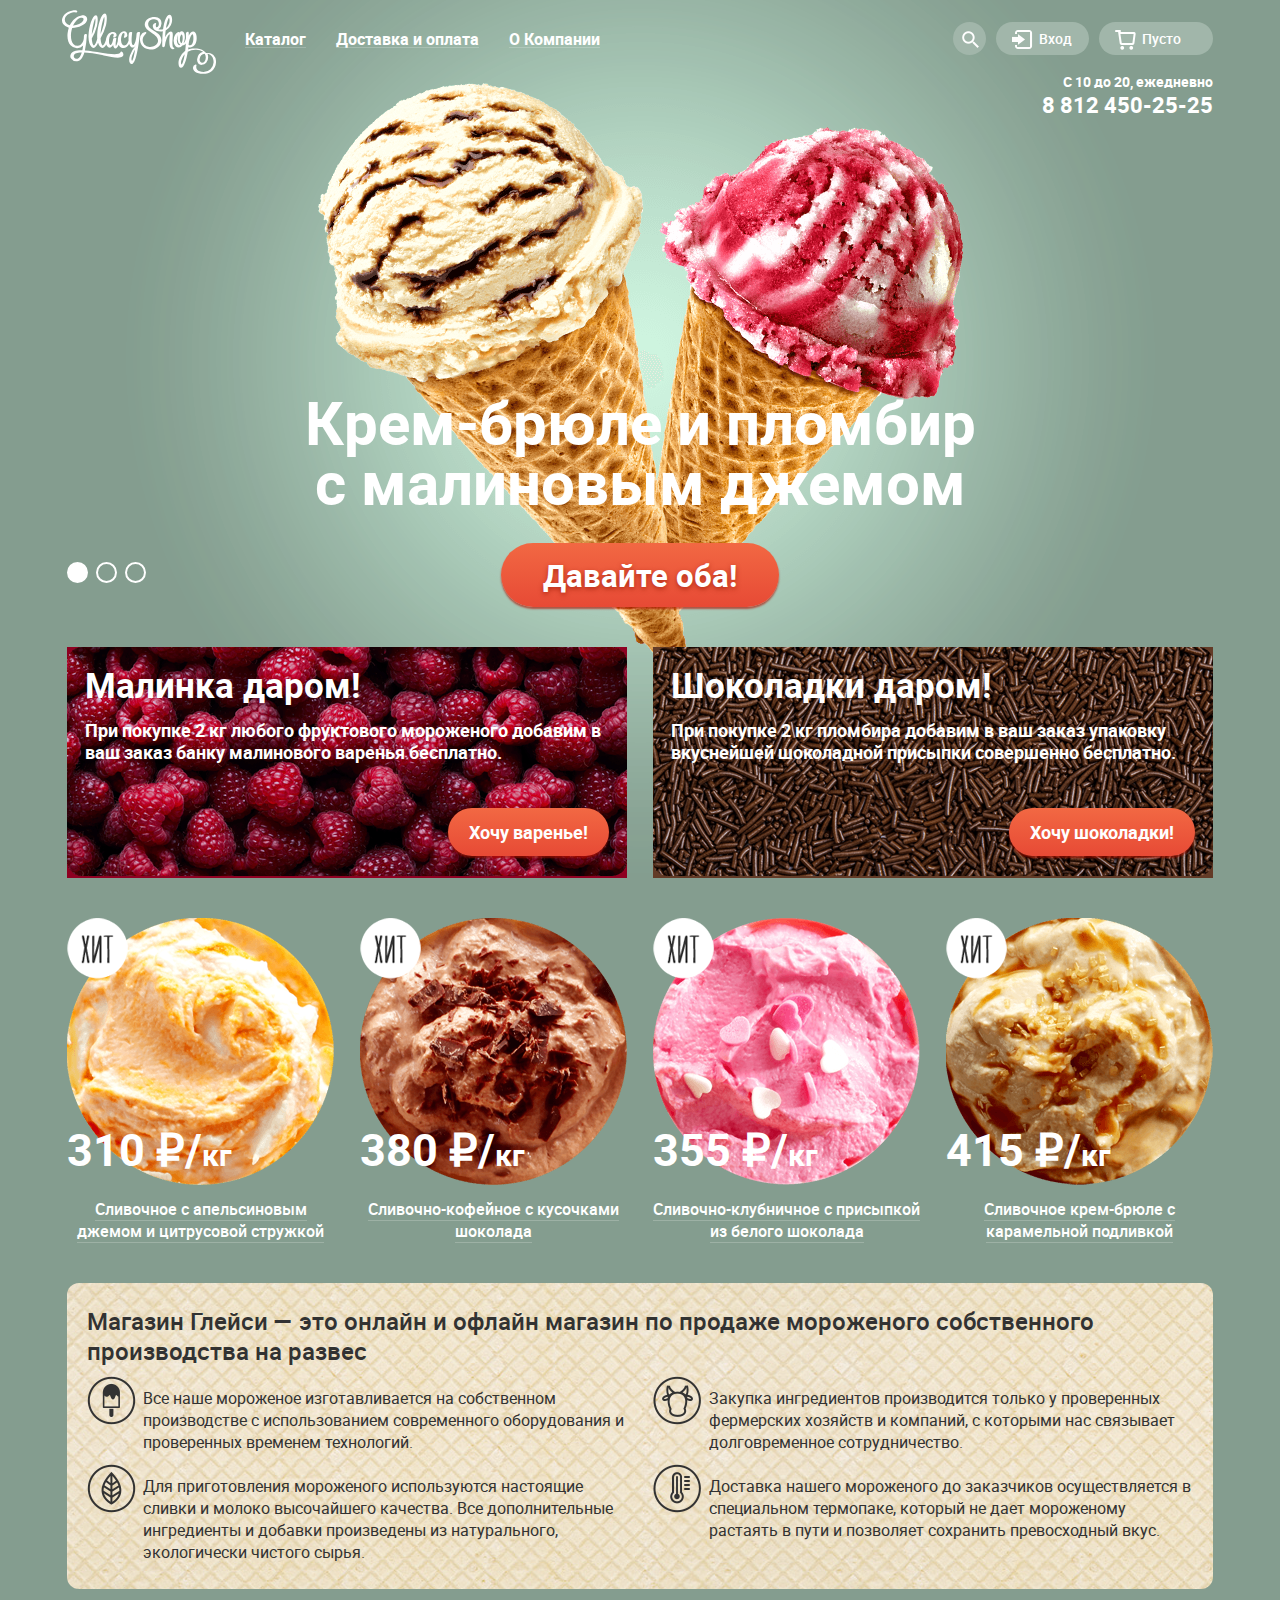
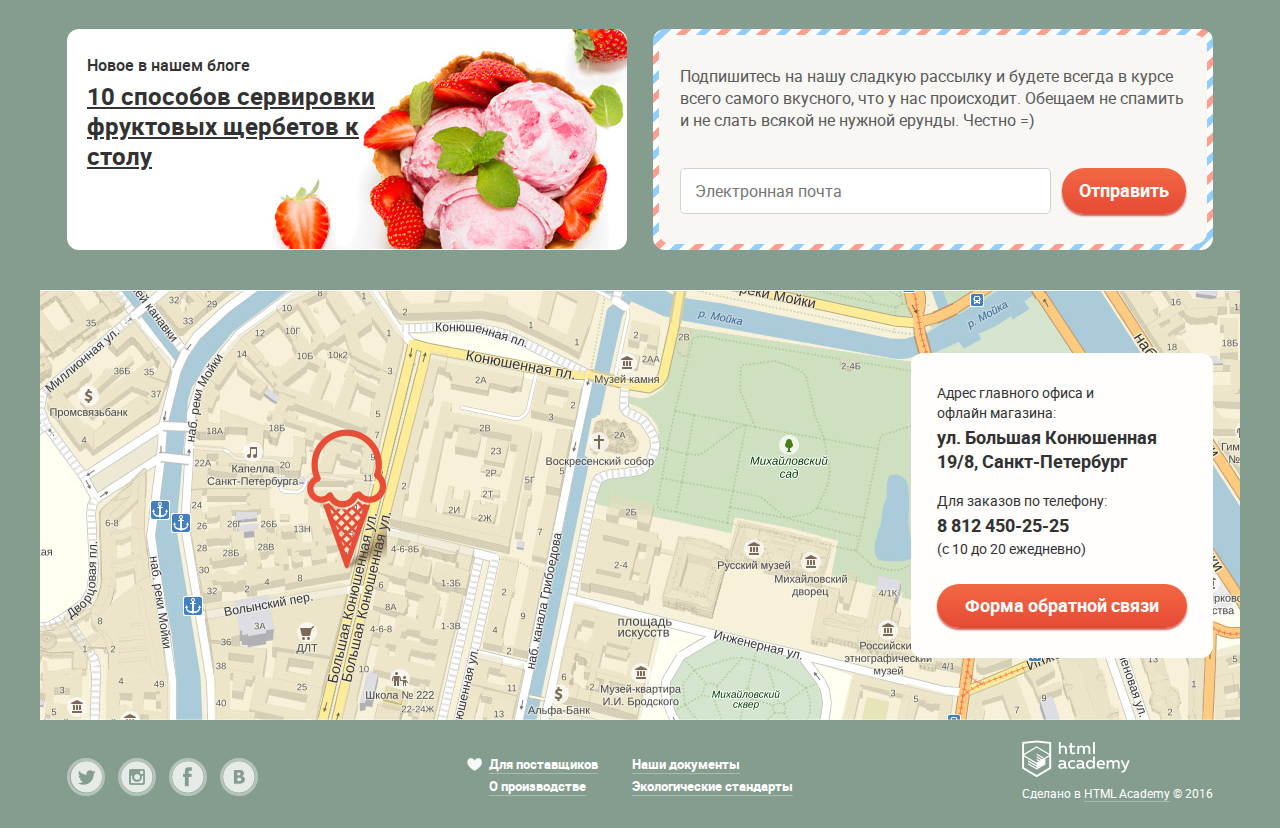
==== commit 34886ab1: "Попытка №2 финальной защиты" ====
--- a/index.html
+++ b/index.html
@@ -2,6 +2,7 @@
 <html lang="ru">
   <head>
     <meta charset="utf-8">
+    <meta name="format-detection" content="telephone=no">
     <title>GllacyShop</title>
     <link rel="stylesheet" href="css/normalize.css">
     <link rel="stylesheet" href="css/style-mini.css">
@@ -229,7 +230,7 @@
 
         <!-- SEO -->
         <section class="seo">
-          <p class="slogan">
+          <p class="about">
             Магазин Глейси — это онлайн и офлайн магазин по продаже мороженого
             собственного производства на развес
           </p>
--- a/css/style-mini.css
+++ b/css/style-mini.css
@@ -1 +1 @@
-body{margin:0;padding:0;font-family:"Roboto","Arial",sans-serif;font-size:16px;line-height:22px;color:#fff;background-color:#849d8f}:focus{outline:none}.site-wrapper{background-color:#849d8f;background-image:url(../img/slide-1.png);background-repeat:no-repeat;background-position:top center;-webkit-transition:background-image .5s ease,background-color .5s ease;transition:background-image .5s ease,background-color .5s ease}.site-wrapper:after,.site-wrapper:before{content:"";visibility:hidden}.site-wrapper:before{background-image:url(../img/slide-2.png)}.site-wrapper:after{background-image:url(../img/slide-3.png)}h1{font-size:35px;line-height:41px;font-weight:700}img{width:100%;height:auto}@font-face{font-family:"Roboto";font-style:normal;font-weight:400;src:local("Roboto-Regular"),url(../fonts/roboto-regular-webfont.woff2) format("woff2"),url(../fonts/roboto-regular-webfont.woff) format("woff"),url(../fonts/Roboto-Regular.ttf) format("ttf"),url(../fonts/roboto-regular-webfont.eot) format("eot")}@font-face{font-family:"Roboto";font-style:normal;font-weight:700;src:local("Roboto-Bold"),url(../fonts/roboto-bold-webfont.woff2) format("woff2"),url(../fonts/roboto-bold-webfont.woff) format("woff"),url(../fonts/Roboto-Bold.ttf) format("ttf"),url(../fonts/roboto-bold-webfont.eot) format("eot")}@font-face{font-family:"Roboto";font-style:italic;font-weight:700;src:local("Roboto-BoldItalic"),url(../fonts/roboto-bolditalic-webfont.woff2) format("woff2"),url(../fonts/roboto-bolditalic-webfont.woff) format("woff"),url(../fonts/Roboto-BoldItalic.ttf) format("ttf"),url(../fonts/roboto-bolditalic-webfont.eot) format("eot")}@font-face{font-family:"Roboto";font-style:italic;font-weight:400;src:local("Roboto-Italic"),url(../fonts/roboto-italic-webfont.woff2) format("woff2"),url(../fonts/roboto-italic-webfont.woff) format("woff"),url(../fonts/Roboto-Italic.ttf) format("ttf"),url(../fonts/roboto-italic-webfont.eot) format("eot")}@font-face{font-family:"Roboto-Medium";font-style:normal;font-weight:400;src:local("Roboto-Medium"),url(../fonts/roboto-medium-webfont.woff2) format("woff2"),url(../fonts/roboto-medium-webfont.woff) format("woff"),url(../fonts/Roboto-Medium.ttf) format("ttf"),url(../fonts/roboto-medium-webfont.eot) format("eot")}@font-face{font-family:"Roboto-Medium";font-style:italic;font-weight:400;src:local("Roboto-MediumItalic"),url(../fonts/roboto-mediumitalic-webfont.woff2) format("woff2"),url(../fonts/roboto-mediumitalic-webfont.woff) format("woff"),url(../fonts/Roboto-MediumItalic.ttf) format("ttf"),url(../fonts/roboto-mediumitalic-webfont.eot) format("eot")}.container{display:-webkit-box;display:-ms-flexbox;display:flex;width:1146px;margin:0 auto;padding:0 27px}header.container{padding-top:10px}.search:hover button::after,img,main.container{display:block}footer.container{padding-top:20px;padding-bottom:26px}.index-logo{margin-left:-5px}.index-logo img{width:154px;height:64px}.main-navigation{width:691px;padding-left:14px;padding-top:12px}.main-navigation li{margin:0;padding:0}.main-navigation a{display:block;text-decoration:none;color:#fff}.main-navigation-1{position:relative;display:-webkit-box;display:-ms-flexbox;display:flex;margin:0;padding:0;font-size:16px;line-height:18px;font-weight:700;list-style-type:none}.link>a{max-width:200px;padding:8px 15px;overflow:hidden;white-space:nowrap;text-overflow:ellipsis}.main-navigation-1 .link{position:relative}.link span::after{content:"";position:absolute;right:15px;left:15px;bottom:8px;height:1px;background-color:rgba(255,255,255,.2)}.link>a,.link>a:link,.link>a:visited{color:#fff}.link>a:active,.link>a:hover{color:#323232;background-color:#f7f6f3;border-radius:17px}.link>a:active{box-shadow:inset 0 2px 1px 0 #696969}.catalog .catalog-active::after,.link:hover span::after,.main-navigation-2{display:none}.catalog::before{content:"";position:absolute;top:30px;left:0;width:85px;height:12px;background-color:transparent;opacity:0}.catalog:hover .main-navigation-2{position:absolute;top:38px;left:-8px;z-index:5;-webkit-box-orient:vertical;-webkit-box-direction:normal;-ms-flex-direction:column;flex-direction:column;width:145px;margin:0;padding:0;font-family:"Roboto","Arial",sans-serif;font-size:14px;line-height:16px;font-style:normal;font-weight:400;list-style-type:none;background-color:#f8f7f4;border-radius:5px;box-shadow:0 20px 20px 0 rgba(0,0,0,.4)}.catalog:hover .main-navigation-2,.main-navigation-2:hover{display:-webkit-box;display:-ms-flexbox;display:flex}.main-navigation-2 a,b{display:block;padding-left:20px;padding-top:7px;padding-bottom:7px;text-decoration:none;color:#323232;border:none}.main-navigation-2 b{margin-right:8px;margin-left:8px;padding:13px 12px 14px;font-weight:700;border-bottom:1px solid #d1d0ce}.main-navigation-2>li:last-child>a{margin-bottom:7px}.main-navigation-2 a:hover{background-color:#fbded7}.main-navigation-2 a:active{background-color:#f6b5a5}a.active,a.active:active,a.active:focus,a.active:hover{color:#fff;background-color:#d07058}.catalog>.active{border-radius:17px}.buttons{width:267px;margin-left:auto;padding-top:12px}.buttons ul{display:-webkit-box;display:-ms-flexbox;display:flex;-ms-flex-wrap:nowrap;flex-wrap:nowrap;margin:0;padding:0;list-style-type:none}.buttons li{position:relative;margin:0 0 0 10px;padding:0}.buttons li:first-child{margin-left:7px}.basket-btn>a,.entry-btn>a,.search button{background-color:#a1b6aa;border:none;cursor:pointer}.search button{width:33px;height:33px;border-radius:50%}.basket-btn>a,.entry-btn>a{position:relative;display:block;padding:5px 8px 6px;text-decoration:none;color:#fff;border-radius:35px;padding-left:43px;padding-right:17px}.buttons span{font-family:"Roboto-Medium","Arial",sans-serif;font-size:14px;line-height:16px}.basket-btn>a{padding-right:32px}.search button::after,.search button::before{content:"";position:absolute;top:50%;left:50%;width:17px;height:17px;margin-left:-8px;margin-top:-10px;background-repeat:no-repeat}.search button::before{background-position:-160px -5px;background-image:url(../img/spritesheet.png)}.search button::after{display:none;background-image:url(../img/logo-15.svg)}.entry-btn:hover>a,.search:hover button{background-color:#fff}.entry,.style-search,body>input[type=radio]{display:none}.search:hover .style-search{display:block;width:308px}.entry-btn span::after,.entry-btn span::before{content:"";position:absolute;top:50%;left:16px;width:21px;height:19px;margin-top:-9px;background-repeat:no-repeat}.entry-btn span::before{background-position:-239px -5px;background-image:url(../img/spritesheet.png)}.entry-btn span::after{display:none;background-image:url(../img/logo-16.svg)}.basket-full:hover .basket-form,.entry-btn:hover .entry,.entry-btn:hover span::after,.items-wrapper:hover .btn-review,.items-wrapper:hover .items::before{display:block}.entry-btn:hover>a{color:#323232}.entry{width:245px}.form-field{position:absolute;top:37px;right:0;z-index:5;padding:21px 16px;background-color:#f8f7f4;border-radius:5px;box-shadow:0 20px 20px 0 rgba(0,0,0,.4)}.buttons input{margin:0;padding:15px}.block-2 input,.buttons input{display:block;width:100%;box-sizing:border-box;background-color:#fff;border:1px solid #d3d3d2;border-radius:5px}.label-hidden,.label-hidden-2{position:absolute;top:7px;left:30px;display:none;font-size:11px;line-height:13px;color:#5b9ddf}.label-hidden-2{top:78px}input[placeholder],textarea[placeholder]{font-family:"Roboto","Arial",sans-serif;font-size:14px;line-height:24px;color:#999}:focus::placeholder{color:transparent}:focus::-webkit-input-placeholder{color:transparent}:focus:-moz-placeholder,:focus::-moz-placeholder{color:transparent}:focus:-ms-input-placeholder{color:transparent}input[type=email]:hover,input[type=password]:hover,input[type=search]:hover,input[type=text]:hover,textarea[name=text]:hover{box-shadow:0 0 0 1px #c7c6c5}input[type=email]:focus,input[type=password]:focus,input[type=search]:focus,input[type=text]:focus,textarea[name=text]:focus{border:1px solid #8fbdec;box-shadow:0 0 0 1px #8fbdec}input:focus+label.label-hidden,input:focus+label.label-hidden-2,textarea[name=text]:focus+label.label-hidden-3{display:block}input[type=email]:required,input[type=password]:required,input[type=search]:required,input[type=text]:required,textarea:required{color:#323232}input[type=email]:valid,input[type=password]:valid,input[type=search]:valid,input[type=text]:valid,textarea:valid{color:#323232}input[type=email]:invalid,input[type=password]:invalid,input[type=search]:invalid,input[type=text]:invalid,textarea:invalid{color:#323232}input[type=email]:required:not(:focus):valid+label,input[type=password]:required:not(:focus):valid+label,input[type=search]:required:not(:focus):valid+label,input[type=text]:required:not(:focus):valid+label,textarea:required:not(:focus):valid+label{display:block;color:#323232}.entry input{margin-bottom:20px}.check-in{display:-webkit-box;display:-ms-flexbox;display:flex;-webkit-box-pack:justify;-ms-flex-pack:justify;justify-content:space-between}.btn,.check-in-links a{font-family:"Roboto","Arial",sans-serif}.btn{display:block;padding:0;background:#f26843;background:-webkit-linear-gradient(bottom,#e74a35,#f26843);background:linear-gradient(to top,#e74a35,#f26843);border:none;box-shadow:0 2px 2px 0 rgba(172,16,0,.64);font-weight:700;color:#fefefe}.btn:hover{background:-webkit-linear-gradient(bottom,#ec6f5e,#f58569);background:linear-gradient(to top,#ec6f5e,#f58569);box-shadow:0 2px 2px 0 #ac1000}.btn:active{background:-webkit-linear-gradient(bottom,#e1613e,#d74632);background:linear-gradient(to top,#e1613e,#d74632);box-shadow:inset 0 2px 2px 0 #942718}.check-in button{padding:12px 25px;font-size:18px;line-height:24px;border-radius:24px;box-shadow:0 1px 2px 0 #ac1000}.check-in-links a{font-size:13px;line-height:24px;font-weight:400;text-decoration:none;color:#323232;border-bottom:1px solid #adacaa}.basket-full-link>span::before,.basket-link>span::before{content:"";position:absolute;top:50%;left:16px;width:21px;height:20px;margin-top:-9px;background-image:url(../img/spritesheet.png);background-position:-270px -5px;background-repeat:no-repeat}.basket-full{width:116px}.basket-full>a.basket-full-link{padding-right:0;overflow:hidden;text-overflow:ellipsis;white-space:nowrap;color:#323232;background-color:#f7f6f3}.basket-full-link>span::before{background-position:-208px -5px}.basket-form{display:none;width:508px;font-family:"Roboto","Arial",sans-serif;font-size:13px;line-height:16px;font-weight:400;color:#323232}.basket-form table{position:relative;margin:0 0 4px;padding:0 0 0 5px}tr{height:53px;vertical-align:top}td:first-child{width:20px;padding-top:10px}td:nth-child(2){width:47px}.basket-form img{width:33px;height:33px;margin:0;padding:0}td:nth-child(3){width:236px;padding-top:10px;padding-right:23px}td:nth-child(4),td:nth-child(5){width:114px;padding-top:10px;text-align:center}td:nth-child(5){width:85px}.basket-form button{width:11px;height:11px;margin:0;padding:0;background-color:#f8f7f4;background-image:url(../img/spritesheet.png);background-position:-187px -5px;background-repeat:no-repeat;border:none;cursor:pointer}.price-1{color:#999}.sum{padding:17px 0;font-size:15px;line-height:18px;font-weight:700;color:#333;border-top:1px solid #cacac7}.sum,div.order{text-align:right}.order-btn{display:inline-block;padding:13px 14px;font-size:18px;line-height:24px;vertical-align:top;text-decoration:none;white-space:nowrap;border-radius:23px;box-shadow:0 1px 2px 0 rgba(172,16,0,.36)}.brief-information{float:right;min-width:267px;font-family:"Roboto","Arial",sans-serif;font-size:14px;line-height:16px;font-weight:700;text-align:right}.brief-information span{display:block;margin-top:3px;font-size:22px;line-height:24px}.slider{margin-bottom:40px;position:relative;padding-top:318px;text-align:center;color:#fff}.slide-title{width:700px;margin:0 auto 30px;font-size:60px;line-height:60.35px;font-weight:700}.slide-btn{display:inline-block;padding:11px 42px;font-size:31px;line-height:42px;vertical-align:top;text-decoration:none;color:#fff;border-radius:100px;text-shadow:0 2px 5px rgba(160,32,11,.76)}.slider-controls{position:absolute;bottom:24px;left:0;display:-webkit-box;display:-ms-flexbox;display:flex;font-size:0}.slider-controls label{width:17px;height:17px;margin-right:8px;background-color:transparent;border:2px solid #fff;border-radius:50%;cursor:pointer}.slide{display:none}#slider-btn-1:checked~.site-wrapper #slide-1,#slider-btn-2:checked~.site-wrapper #slide-2,#slider-btn-3:checked~.site-wrapper #slide-3{display:block}#slider-btn-1:checked~.site-wrapper label[for=slider-btn-1],#slider-btn-2:checked~.site-wrapper label[for=slider-btn-2],#slider-btn-3:checked~.site-wrapper label[for=slider-btn-3]{background-color:#fff}.site-wrapper label[for=slider-btn-1]:hover,.site-wrapper label[for=slider-btn-2]:hover,.site-wrapper label[for=slider-btn-3]:hover{background-color:#b2c1b7}#slider-btn-1:checked~.site-wrapper{background-color:#849d8f;background-image:url(../img/slide-1.png)}#slider-btn-2:checked~.site-wrapper{background-color:#8996a6;background-image:url(../img/slide-2.png)}#slider-btn-3:checked~.site-wrapper{background-color:#9d8b84;background-image:url(../img/slide-3.png)}.banners{display:-webkit-box;display:-ms-flexbox;display:flex;-webkit-box-pack:justify;-ms-flex-pack:justify;justify-content:space-between;margin-bottom:40px}.tasty-banners{width:560px;margin:0;padding:17px 18px 22px;box-sizing:border-box;color:#fff}.tasty-banners:first-child{background-image:url(../img/raspberries.png);background-repeat:no-repeat}.tasty-banners:nth-child(2){background-image:url(../img/chocolates.png);background-repeat:no-repeat}.banner-title{margin:0 0 14px;padding:0;font-size:35px;line-height:41px;font-weight:700}.banner-description{margin:0;padding:0 0 23px;font-size:18px;line-height:22px;font-weight:700}.banner-btn-container{display:-webkit-box;display:-ms-flexbox;display:flex;-webkit-box-pack:end;-ms-flex-pack:end;justify-content:flex-end;margin-top:22px}.banner-btn{padding:12px 21px;font-size:18px;line-height:24px;font-weight:700;text-decoration:none;border-radius:24px}.products{display:-webkit-box;display:-ms-flexbox;display:flex;-ms-flex-wrap:wrap;flex-wrap:wrap;-webkit-box-pack:justify;-ms-flex-pack:justify;justify-content:space-between}.items{position:relative;width:267px;margin-bottom:40px}.items-image{width:267px;height:267px;margin:0;padding:0}.hits .items-image::before{content:"";position:absolute;top:0;left:0;width:61px;height:61px;background-image:url(../img/spritesheet.png);background-position:-47px -5px;background-repeat:no-repeat}.items-price{position:absolute;top:208px;left:0;font-size:45px;line-height:45px;font-weight:700}.items-price span{font-size:30px}.items-description{height:45px;margin:0;padding:13px 0 0;overflow:hidden;font-family:"Roboto-Medium","Arial",sans-serif;font-size:16px;line-height:22px;font-style:normal;text-align:center}.items-description .items-title{border-bottom:1px solid #9db1a5}.btn-review-wrapper{display:-webkit-box;display:-ms-flexbox;display:flex;-webkit-box-pack:center;-ms-flex-pack:center;justify-content:center}.btn-review{position:absolute;left:17%;top:335px;z-index:20;display:none;padding:10px 15px;text-decoration:none;border-radius:19px;box-shadow:0 1px 2px 0 rgba(172,16,0,.64)}.items-wrapper{position:relative}.items::before{content:"";position:absolute;top:-6px;left:-13px;z-index:10;display:none;width:267px;min-height:330px;padding:6px 13px 70px;background-color:rgba(248,247,244,.3);border-radius:4px;opacity:.3;box-shadow:0 20px 20px 0 rgba(0,0,0,.4)}.footer-references .heart:active,.footer-references .heart:hover,.items-wrapper:hover .items-title{border-bottom:none}.seo{display:-webkit-box;display:-ms-flexbox;display:flex;-ms-flex-wrap:wrap;flex-wrap:wrap;-webkit-box-pack:justify;-ms-flex-pack:justify;justify-content:space-between;margin-bottom:40px;padding:23px 20px 15px;color:#323232;background-image:url(../img/pattern-1.jpg);border-radius:12px}.seo-1{position:relative;width:540px;padding-bottom:11px}.seo-description::before{content:"";position:absolute;top:0;left:0;z-index:10;margin:0;padding:0}.seo-1:first-of-type .seo-description::before{width:49px;height:49px;background-image:url(../img/spritesheet.png);background-position:-301px -5px;background-repeat:no-repeat}.seo-1:nth-of-type(2) .seo-description::before{width:48px;height:49px;background-image:url(../img/spritesheet.png);background-position:-419px -5px;background-repeat:no-repeat}.seo-1:nth-of-type(3) .seo-description::before,.seo-1:nth-of-type(4) .seo-description::before{width:49px;height:49px;background-image:url(../img/spritesheet.png);background-position:-360px -5px;background-repeat:no-repeat}.seo-1:nth-of-type(4) .seo-description::before{width:48px;background-position:-477px -5px}.slogan{margin:0 0 10px;padding:0;font-family:"Roboto-Medium","Arial",sans-serif;font-size:24px;line-height:30px;font-style:normal}.seo-description{margin:0 0 0 56px;padding:11px 0 0;font-family:"Roboto","Arial",sans-serif;font-size:16px;line-height:22px}.news-delivery{display:-webkit-box;display:-ms-flexbox;display:flex;-webkit-box-pack:justify;-ms-flex-pack:justify;justify-content:space-between;margin-bottom:40px}.block{width:560px;min-height:220px;box-sizing:border-box;border-radius:12px}.block-1{padding:25px 240px 32px 20px;background-color:#fff;background-image:url(../img/strawberry.jpg);background-repeat:no-repeat}.news-title{margin:0 0 5px;padding:0;font-family:"Roboto-Medium","Arial",sans-serif;font-size:16px;line-height:22px;font-style:normal;color:#323232}.news-link{font-family:"Roboto","Arial",sans-serif;font-size:24px;line-height:30px;font-weight:700;color:#353535}.news-link>span,.selection-sorting option{color:#323232}.news-link:active,.news-link:hover{color:#f9cdc4}.news-link:active span,.news-link:hover span{color:#e84d37}.delivery-wrapper{background-image:url(../img/pattern-2.jpg);background-repeat:repeat-x repeat-y}.block-2{position:relative;margin:6px;padding:30px 21px;background-color:#f8f7f4;border-radius:12px}.block-2 p{margin:0;padding:0 0 37px;line-height:22px;color:#5a5a5a}.block-2 form{display:-webkit-box;display:-ms-flexbox;display:flex;-ms-flex-wrap:nowrap;flex-wrap:nowrap;-webkit-box-pack:justify;-ms-flex-pack:justify;justify-content:space-between}.block-2 input{margin:0 11px 0 0;padding:10px 14px}.block-2 .label-hidden{top:117px;left:36px;display:none}.block-2 input[placeholder],.block-2 p,.contacts input[placeholder],.contacts textarea[placeholder],.feedback-form input[placeholder],.feedback-form textarea[placeholder]{font-size:16px}.block-2 .send-btn{padding:7px 17px 9px;font-size:18px;line-height:24px;border-radius:22px}.map,.marker{background-repeat:no-repeat}.map{margin-left:-27px;margin-right:-27px;position:relative;width:1200px;height:430px;background-image:url(../img/map.jpg)}.marker{position:absolute;top:139px;left:267px;width:80px;height:140px;background-image:url(../img/logo-8.png)}.contacts{position:absolute;top:63px;right:27px;z-index:10;padding:30px 26px;background-color:#fffefd;border-radius:12px}.contacts p{margin:0 0 16px;padding:0;font-size:14px;line-height:20px;color:#323232}.contacts p:last-child{margin-bottom:0}.contacts span,.feedback-btn{font-size:18px;line-height:24px;font-weight:700}.contacts span{display:block;padding-top:2px;padding-bottom:2px}.feedback-btn{width:250px;margin-top:25px;padding-top:9px;padding-bottom:11px;text-align:center;text-decoration:none;border-radius:25px}.contacts form,.feedback-form{width:478px;padding:18px 25px 25px;background-color:#f8f7f4;border-radius:8px}.contacts form{top:30%;left:50%;z-index:50;display:none;margin-left:-239px;box-sizing:border-box;position:fixed}.contacts .modal-content-show{display:block;-webkit-animation:bounce .6s;animation:bounce .6s}.feedback-form{position:relative;margin:0 auto}@keyframes bounce{0%{-webkit-transform:translateY(-2000px);transform:translateY(-2000px)}70%{-webkit-transform:translateY(30px);transform:translateY(30px)}90%{-webkit-transform:translateY(-10px);transform:translateY(-10px)}to{-webkit-transform:translateY(0);transform:translateY(0)}}.feedback-container{padding-bottom:40px}.feedback-form-title{margin-bottom:20px;font-family:"Roboto-Medium","Arial",sans-serif;font-size:24px;line-height:28px;color:#323232}.contacts input,.contacts textarea,.feedback-form input,.feedback-form textarea{display:block;padding:14px;background-color:#fff;border:1px solid #d3d3d2;border-radius:5px}.contacts input,.feedback-form input{min-width:236px;margin-bottom:20px}.contacts textarea,.feedback-form textarea{width:100%;min-height:155px;margin-bottom:25px;box-sizing:border-box}.contacts .label-hidden,.feedback-form .label-hidden{position:absolute;top:51px;left:41px;display:none;font-size:11px;line-height:13px;color:#5b9ddf}.contacts .label-hidden-2,.contacts .label-hidden-3,.feedback-form .label-hidden-2,.feedback-form .label-hidden-3{position:absolute;top:122px;left:41px;display:none;font-size:11px;line-height:13px;color:#5b9ddf}.contacts .label-hidden-3,.feedback-form .label-hidden-3{top:194px}.send-btn-wrapper{text-align:right}.send-btn{display:inline-block;padding:12px 24px;font-size:18px;line-height:24px;vertical-align:top;border-radius:25px}.modal-content-close{position:absolute;top:15px;right:16px;width:17px;height:17px;font-size:0;background-color:transparent;border:0;cursor:pointer}.modal-content-close::after,.modal-content-close::before{content:"";position:absolute;top:7px;left:-2px;width:21px;height:2px;background-color:#000}.modal-content-close::before{-webkit-transform:rotate(45deg);transform:rotate(45deg)}.modal-content-close::after{-webkit-transform:rotate(-45deg);transform:rotate(-45deg)}.modal-overlay{position:fixed;top:0;left:0;z-index:30;display:none;width:100%;height:100%;background:rgba(0,0,0,.3)}.modal-overlay-show{display:block}.footer-copyright,.footer-social{width:267px}.footer-social{display:-webkit-box;display:-ms-flexbox;display:flex;padding-top:18px;font-size:0}.social-btn{width:32px;height:32px;margin-right:13px;border:3px solid #c2cec7;border-radius:50%}.social-btn:hover{border:3px solid #dae2de;opacity:1}.social-btn:active{border:3px solid #d9e1dd;opacity:.7;box-shadow:inset 0 2px 1px 0 #888}.social-btn-fb,.social-btn-inst,.social-btn-tw,.social-btn-vk{background-image:url(../img/spritesheet.png);background-position:-560px -5px;background-repeat:no-repeat;opacity:.8}.social-btn-fb,.social-btn-inst,.social-btn-vk{background-position:-118px -5px}.social-btn-fb,.social-btn-vk{background-position:-5px -5px}.social-btn-vk{background-position:-603px -5px}.footer-references{position:relative;display:-webkit-box;display:-ms-flexbox;display:flex;margin-right:26px;padding-top:15px}.footer-references-1{width:138px;padding-left:155px}.footer-references-2{width:288px;padding-left:5px}.text-links{text-decoration:none;color:#fff}.text-links:active,.text-links:hover{color:#ffbc9e}.text-links span{border-bottom:1px solid #a9bbb1}.text-links:active span,.text-links:hover span{border-bottom:1px solid #a7a294}.footer-references a{display:block;font-size:13px;line-height:18px;font-weight:700}.footer-references-1 a:first-child,.footer-references-2 a:first-child{margin-bottom:4px}.footer-references .heart{position:absolute;top:18px;left:133px;width:15px;height:13px;background-image:url(../img/spritesheet.png);background-position:-535px -5px;background-repeat:no-repeat;border-bottom:none}.footer-logo{display:block;width:108px;height:38px;background-image:url(../img/logo-10.png);background-repeat:no-repeat}.footer-copyright{padding-left:76px;box-sizing:border-box}.footer-copyright p{margin-top:6px;margin-bottom:0;padding-bottom:0;font-size:12px;line-height:18px;font-weight:400}.breadcrumbs{display:-webkit-box;display:-ms-flexbox;display:flex;margin:0;padding:0;font-size:14px;line-height:16px;list-style-type:none;color:#fff}.breadcrumbs>li{margin-top:26px;margin-right:8px}.breadcrumbs a{text-decoration:none;color:#fff}.breadcrumbs span{border-bottom:1px solid #aebeb5}.creamy{margin:0 0 25px;padding:0}.selection{display:-webkit-box;display:-ms-flexbox;display:flex;-ms-flex-wrap:wrap;flex-wrap:wrap;width:875px;margin-bottom:40px}.selection-sorting{width:194px;margin-right:16px;margin-bottom:14px}.selection-price{width:218px;margin-right:16px}.selection-fatness{width:429px}.selection-fillers{width:717px;margin-right:16px}.filters-wrapper{margin-top:4px;padding:6px 13px;font-family:"Roboto-Medium","Arial",sans-serif;font-size:16px;line-height:18px;color:#fff;background-color:#a9b9af;background-color:rgba(248,247,244,.2);border-radius:25px}.apply-btn{display:block;-ms-flex-item-align:end;align-self:flex-end;width:140px;margin:0;padding:7px 0;border:2px solid #f5f6f5}.selection-title{padding-left:16px;font-family:"Roboto-Medium","Arial",sans-serif;font-size:14px;line-height:16px;color:#fff}.selection-slider-wrapper{padding-top:16px;padding-bottom:16px}.selection-slider{height:4px;background-color:#cbd4cd;background-color:rgba(248,247,244,.5)}.slider-inner{position:relative;width:118px;height:4px;margin-left:19px;background-color:#f8f7f4}.slider-range{position:absolute;top:-200%;left:0;display:block;width:20px;height:20px;background-color:#f8f7f4;border-radius:50%;box-shadow:0 2px 2px 0 rgba(0,0,0,.1);cursor:pointer}.slider-range-2{left:100%;margin-left:-20px}.selection-fatness label,.selection-fillers label{font-family:"Roboto-Medium","Arial",sans-serif;font-size:16px;line-height:18px;color:#fff}.selection-fatness input[type=radio],.selection-fillers input[type=checkbox]{display:none}.selection-fatness .filters-wrapper{padding:10px 16px 9px}.selection-fatness label{position:relative;margin-right:14px;padding-left:31px;cursor:pointer}.selection-fatness input[type=radio]+.radio-indicator{position:absolute;top:0;left:0;width:20px;height:20px;border:1px solid #f8f7f4;border-radius:50%}.selection-fatness input[type=radio]:checked+.radio-indicator::before{content:"";position:absolute;top:4px;left:4px;width:12px;height:12px;background-color:#f8f7f4;border-radius:50%}.selection-fillers .filters-wrapper{padding:8px 16px}.selection-fillers label{position:relative;margin-right:20px;padding-left:32px;cursor:pointer}.selection-fillers label:last-child{margin-right:0}.selection-fillers input[type=checkbox]+.checkbox-indicator{position:absolute;top:1px;left:0;width:18px;height:18px;border:1px solid #fff;border-radius:3px}.selection-fillers input[type=checkbox]:checked+.checkbox-indicator::after,.selection-fillers input[type=checkbox]:checked+.checkbox-indicator::before{content:"";position:absolute;z-index:10;height:3px;background-color:#fff}.selection-fillers input[type=checkbox]:checked+.checkbox-indicator::before{top:8px;left:3px;width:6px;-webkit-transform:rotate(45deg);transform:rotate(45deg)}.selection-fillers input[type=checkbox]:checked+.checkbox-indicator::after{top:7px;left:6px;width:9px;-webkit-transform:rotate(-45deg);transform:rotate(-45deg)}.apply-btn:active,.apply-btn:hover,.selection-sorting .filters-wrapper:hover{color:#323232;background-color:#fff}.apply-btn:active,.apply-btn:hover{border:none}.apply-btn:active{background-color:#eaeaea;box-shadow:inset 0 2px 1px 0 #696969}.slider-range:hover{width:24px;height:24px}.slider-range-1:hover,.slider-range-2:hover{top:-200%;left:0;margin-top:-2px;margin-left:-2px}.slider-range-2:hover{left:100%;margin-left:-22px}.selection-fatness input[type=radio]+.radio-indicator:hover{width:18px;height:18px;border:2px solid #f8f7f4}.selection-fatness input[type=radio]+.radio-indicator:hover::before{top:3px;left:3px}.selection-fatness input[type=radio]:disabled+.radio-indicator,.selection-fatness input[type=radio]:disabled+.radio-indicator:hover{width:20px;height:20px;border:1px solid #b2c1b7;border:1px solid rgba(248,247,244,.4)}.selection-fatness input[type=radio]:disabled+.radio-indicator::before,.selection-fatness input[type=radio]:disabled+.radio-indicator:hover::before{top:4px;left:4px;background-color:#b2c1b7;background-color:rgba(248,247,244,.4)}.selection-fillers input[type=checkbox]+.checkbox-indicator:hover{width:16px;height:16px;border:2px solid #fff}.selection-fillers input[type=checkbox]+.checkbox-indicator:hover::before{top:7px;left:2px}.selection-fillers input[type=checkbox]+.checkbox-indicator:hover::after{top:6px;left:5px}.selection-fillers input[type=checkbox]:disabled+.checkbox-indicator,.selection-fillers input[type=checkbox]:disabled+.checkbox-indicator:hover{width:18px;height:18px;border:1px solid #b5c4bc;border:1px solid rgba(255,255,255,.4)}.selection-fillers input[type=checkbox]:disabled+.checkbox-indicator::after,.selection-fillers input[type=checkbox]:disabled+.checkbox-indicator::before{background-color:#b5c4bc;background-color:rgba(255,255,255,.4)}.selection-fillers input[type=checkbox]:disabled+.checkbox-indicator:hover::before{top:8px;left:3px}.selection-fillers input[type=checkbox]:disabled+.checkbox-indicator:hover::after{top:7px;left:6px}.number-btn{display:-webkit-box;display:-ms-flexbox;display:flex;-webkit-box-pack:justify;-ms-flex-pack:justify;justify-content:space-between;-webkit-box-align:center;-ms-flex-align:center;align-items:center;width:190px;margin:0 0 0 auto;padding:38px 0 30px;text-align:center;vertical-align:center;list-style-type:none}.number-btn li{width:26px;height:26px;margin:0;padding:0}.number-btn a{display:block;width:27px;height:26px;padding-top:4px;box-sizing:border-box;font-family:"Roboto-Medium","Arial",sans-serif;font-size:16px;line-height:18px;text-decoration:none;color:#fff;border-radius:50%}.number-btn a:hover{background-color:#9db1a5;background-color:rgba(255,255,255,.2)}.number-btn a:active{color:#323232;background-color:#fff}.number-btn li:first-child{width:25px;text-align:left}.number-btn li:last-child{width:25px;text-align:right}.number-btn .first:active,.number-btn .first:hover,.number-btn .last:active,.number-btn .last:hover{color:#fff;background:0 0}.number-btn .number-active,.number-btn .number-active:active,.number-btn .number-active:hover{color:#323232;background-color:#fff}.number-btn .number-non-active,.number-btn .number-non-active:active,.number-btn .number-non-active:hover{color:#9db1a5;color:rgba(255,255,255,.2);background:0 0}
+body{margin:0;padding:0;font-family:"Roboto","Arial",sans-serif;font-size:16px;line-height:22px;color:#fff;background-color:#849d8f}:focus{outline:none}.site-wrapper{min-width:1200px;background-color:#849d8f;background-image:url(../img/slide-1.png);background-repeat:no-repeat;background-position:top center;-webkit-transition:background-image .5s ease,background-color .5s ease;transition:background-image .5s ease,background-color .5s ease}.site-wrapper:after,.site-wrapper:before{content:"";visibility:hidden}.site-wrapper:before{background-image:url(../img/slide-2.png)}.site-wrapper:after{background-image:url(../img/slide-3.png)}h1{font-size:35px;line-height:41px;font-weight:700}img{width:100%;height:auto}@font-face{font-family:"Roboto";font-style:normal;font-weight:400;src:local("Roboto-Regular"),url(../fonts/roboto-regular-webfont.woff2) format("woff2"),url(../fonts/roboto-regular-webfont.woff) format("woff"),url(../fonts/Roboto-Regular.ttf) format("ttf"),url(../fonts/roboto-regular-webfont.eot) format("eot")}@font-face{font-family:"Roboto";font-style:normal;font-weight:700;src:local("Roboto-Bold"),url(../fonts/roboto-bold-webfont.woff2) format("woff2"),url(../fonts/roboto-bold-webfont.woff) format("woff"),url(../fonts/Roboto-Bold.ttf) format("ttf"),url(../fonts/roboto-bold-webfont.eot) format("eot")}@font-face{font-family:"Roboto";font-style:italic;font-weight:700;src:local("Roboto-BoldItalic"),url(../fonts/roboto-bolditalic-webfont.woff2) format("woff2"),url(../fonts/roboto-bolditalic-webfont.woff) format("woff"),url(../fonts/Roboto-BoldItalic.ttf) format("ttf"),url(../fonts/roboto-bolditalic-webfont.eot) format("eot")}@font-face{font-family:"Roboto";font-style:italic;font-weight:400;src:local("Roboto-Italic"),url(../fonts/roboto-italic-webfont.woff2) format("woff2"),url(../fonts/roboto-italic-webfont.woff) format("woff"),url(../fonts/Roboto-Italic.ttf) format("ttf"),url(../fonts/roboto-italic-webfont.eot) format("eot")}@font-face{font-family:"Roboto-Medium";font-style:normal;font-weight:400;src:local("Roboto-Medium"),url(../fonts/roboto-medium-webfont.woff2) format("woff2"),url(../fonts/roboto-medium-webfont.woff) format("woff"),url(../fonts/Roboto-Medium.ttf) format("ttf"),url(../fonts/roboto-medium-webfont.eot) format("eot")}@font-face{font-family:"Roboto-Medium";font-style:italic;font-weight:400;src:local("Roboto-MediumItalic"),url(../fonts/roboto-mediumitalic-webfont.woff2) format("woff2"),url(../fonts/roboto-mediumitalic-webfont.woff) format("woff"),url(../fonts/Roboto-MediumItalic.ttf) format("ttf"),url(../fonts/roboto-mediumitalic-webfont.eot) format("eot")}.container{display:-webkit-box;display:-ms-flexbox;display:flex;width:1146px;margin:0 auto;padding:0 27px}header.container{padding-top:10px}.search:hover button::after,img,main.container{display:block}footer.container{padding-top:20px;padding-bottom:26px}.index-logo{margin-left:-5px}.index-logo img{width:154px;height:64px}.main-navigation{width:691px;padding-left:14px;padding-top:12px}.main-navigation li{margin:0;padding:0}.main-navigation a{display:block;text-decoration:none;color:#fff}.main-navigation-1{position:relative;display:-webkit-box;display:-ms-flexbox;display:flex;margin:0;padding:0;font-size:16px;line-height:18px;font-weight:700;list-style-type:none}.link>a{max-width:200px;padding:8px 15px;overflow:hidden;white-space:nowrap;text-overflow:ellipsis}.main-navigation-1 .link{position:relative}.link span::after{content:"";position:absolute;right:15px;left:15px;bottom:8px;height:1px;background-color:rgba(255,255,255,.2)}.link>a,.link>a:link,.link>a:visited{color:#fff}.link>a:active,.link>a:hover{color:#323232;background-color:#f7f6f3;border-radius:17px}.link>a:active{box-shadow:inset 0 2px 1px 0 #696969}.catalog .catalog-active::after,.link:hover span::after,.main-navigation-2{display:none}.catalog::before{content:"";position:absolute;top:30px;left:0;width:85px;height:12px;background-color:transparent;opacity:0}.catalog:hover .main-navigation-2{position:absolute;top:38px;left:-8px;z-index:5;-webkit-box-orient:vertical;-webkit-box-direction:normal;-ms-flex-direction:column;flex-direction:column;width:145px;margin:0;padding:0;font-family:"Roboto","Arial",sans-serif;font-size:14px;line-height:16px;font-style:normal;font-weight:400;list-style-type:none;background-color:#f8f7f4;border-radius:5px;box-shadow:0 20px 20px 0 rgba(0,0,0,.4)}.catalog:hover .main-navigation-2,.main-navigation-2:hover{display:-webkit-box;display:-ms-flexbox;display:flex}.main-navigation-2 a,b{display:block;padding-left:20px;padding-top:7px;padding-bottom:7px;text-decoration:none;color:#323232;border:none}.main-navigation-2 b{margin-right:8px;margin-left:8px;padding:13px 12px 14px;font-weight:700;border-bottom:1px solid #d1d0ce}.main-navigation-2>li:last-child>a{margin-bottom:7px}.main-navigation-2 a:hover{background-color:#fbded7}.main-navigation-2 a:active{background-color:#f6b5a5}a.active,a.active:active,a.active:focus,a.active:hover{color:#fff;background-color:#d07058}.catalog>.active{border-radius:17px}.buttons{width:267px;margin-left:auto;padding-top:12px}.buttons ul{display:-webkit-box;display:-ms-flexbox;display:flex;-ms-flex-wrap:nowrap;flex-wrap:nowrap;margin:0;padding:0;list-style-type:none}.buttons li{position:relative;margin:0 0 0 10px;padding:0}.buttons li:first-child{margin-left:7px}.basket-btn>a,.entry-btn>a,.search button{background-color:#a1b6aa;border:none;cursor:pointer}.search button{width:33px;height:33px;border-radius:50%}.basket-btn>a,.entry-btn>a{position:relative;display:block;padding:5px 8px 6px;text-decoration:none;color:#fff;border-radius:35px;padding-left:43px;padding-right:17px}.buttons span{font-family:"Roboto-Medium","Arial",sans-serif;font-size:14px;line-height:16px}.basket-btn>a{padding-right:32px}.search button::after,.search button::before{content:"";position:absolute;top:50%;left:50%;width:17px;height:17px;margin-left:-8px;margin-top:-10px;background-repeat:no-repeat}.search button::before{background-position:-160px -5px;background-image:url(../img/spritesheet.png)}.search button::after{display:none;background-image:url(../img/logo-15.svg)}.entry-btn:hover>a,.search:hover button{background-color:#fff}.entry,.style-search,body>input[type=radio]{display:none}.search:hover .style-search{display:block;width:308px}.entry-btn span::after,.entry-btn span::before{content:"";position:absolute;top:50%;left:16px;width:21px;height:19px;margin-top:-9px;background-repeat:no-repeat}.entry-btn span::before{background-position:-239px -5px;background-image:url(../img/spritesheet.png)}.entry-btn span::after{display:none;background-image:url(../img/logo-16.svg)}.basket-full:hover .basket-form,.entry-btn:hover .entry,.entry-btn:hover span::after,.items-wrapper:hover .btn-review,.items-wrapper:hover .items::before{display:block}.entry-btn:hover>a{color:#323232}.entry{width:245px}.form-field{position:absolute;top:37px;right:0;z-index:5;padding:21px 16px;background-color:#f8f7f4;border-radius:5px;box-shadow:0 20px 20px 0 rgba(0,0,0,.4)}.buttons input{margin:0;padding:15px}.block-2 input,.buttons input{display:block;width:100%;box-sizing:border-box;background-color:#fff;border:1px solid #d3d3d2;border-radius:5px}.label-hidden,.label-hidden-2{position:absolute;top:7px;left:30px;display:none;font-size:11px;line-height:13px;color:#5b9ddf}.label-hidden-2{top:78px}input[placeholder],textarea[placeholder]{font-family:"Roboto","Arial",sans-serif;font-size:14px;line-height:24px;color:#999}:focus::placeholder{color:transparent}:focus::-webkit-input-placeholder{color:transparent}:focus:-moz-placeholder,:focus::-moz-placeholder{color:transparent}:focus:-ms-input-placeholder{color:transparent}input[type=email]:hover,input[type=password]:hover,input[type=search]:hover,input[type=text]:hover,textarea[name=text]:hover{box-shadow:0 0 0 1px #c7c6c5}input[type=email]:focus,input[type=password]:focus,input[type=search]:focus,input[type=text]:focus,textarea[name=text]:focus{border:1px solid #8fbdec;box-shadow:0 0 0 1px #8fbdec}input:focus+label.label-hidden,input:focus+label.label-hidden-2,textarea[name=text]:focus+label.label-hidden-3{display:block}input[type=email]:required,input[type=password]:required,input[type=search]:required,input[type=text]:required,textarea:required{color:#323232}input[type=email]:valid,input[type=password]:valid,input[type=search]:valid,input[type=text]:valid,textarea:valid{color:#323232}input[type=email]:invalid,input[type=password]:invalid,input[type=search]:invalid,input[type=text]:invalid,textarea:invalid{color:#323232}input[type=email]:required:not(:focus):valid+label,input[type=password]:required:not(:focus):valid+label,input[type=search]:required:not(:focus):valid+label,input[type=text]:required:not(:focus):valid+label,textarea:required:not(:focus):valid+label{display:block;color:#323232}.entry input{margin-bottom:20px}.check-in{display:-webkit-box;display:-ms-flexbox;display:flex;-webkit-box-pack:justify;-ms-flex-pack:justify;justify-content:space-between}.btn,.check-in-links a{font-family:"Roboto","Arial",sans-serif}.btn{display:block;padding:0;background:#f26843;background:-webkit-linear-gradient(bottom,#e74a35,#f26843);background:linear-gradient(to top,#e74a35,#f26843);border:none;box-shadow:0 2px 2px 0 rgba(172,16,0,.64);font-weight:700;color:#fefefe}.btn:hover{background:-webkit-linear-gradient(bottom,#ec6f5e,#f58569);background:linear-gradient(to top,#ec6f5e,#f58569);box-shadow:0 2px 2px 0 #ac1000}.btn:active{background:-webkit-linear-gradient(bottom,#e1613e,#d74632);background:linear-gradient(to top,#e1613e,#d74632);box-shadow:inset 0 2px 2px 0 #942718}.check-in button{padding:12px 25px;font-size:18px;line-height:24px;border-radius:24px;box-shadow:0 1px 2px 0 #ac1000}.check-in-links a{font-size:13px;line-height:24px;font-weight:400;text-decoration:none;color:#323232;border-bottom:1px solid #adacaa}.basket-full-link>span::before,.basket-link>span::before{content:"";position:absolute;top:50%;left:16px;width:21px;height:20px;margin-top:-9px;background-image:url(../img/spritesheet.png);background-position:-270px -5px;background-repeat:no-repeat}.basket-full{width:116px}.basket-full>a.basket-full-link{padding-right:0;overflow:hidden;text-overflow:ellipsis;white-space:nowrap;color:#323232;background-color:#f7f6f3}.basket-full-link>span::before{background-position:-208px -5px}.basket-form{display:none;width:508px;font-family:"Roboto","Arial",sans-serif;font-size:13px;line-height:16px;font-weight:400;color:#323232}.basket-form table{position:relative;margin:0 0 4px;padding:0 0 0 5px}tr{height:53px;vertical-align:top}td:first-child{width:20px;padding-top:10px}td:nth-child(2){width:47px}.basket-form img{width:33px;height:33px;margin:0;padding:0}td:nth-child(3){width:236px;padding-top:10px;padding-right:23px}td:nth-child(4),td:nth-child(5){width:114px;padding-top:10px;text-align:center}td:nth-child(5){width:85px}.basket-form button{width:11px;height:11px;margin:0;padding:0;background-color:#f8f7f4;background-image:url(../img/spritesheet.png);background-position:-187px -5px;background-repeat:no-repeat;border:none;cursor:pointer}.price-1{color:#999}.sum{padding:17px 0;font-size:15px;line-height:18px;font-weight:700;color:#333;border-top:1px solid #cacac7}.sum,div.order{text-align:right}.order-btn{display:inline-block;padding:13px 14px;font-size:18px;line-height:24px;vertical-align:top;text-decoration:none;white-space:nowrap;border-radius:23px;box-shadow:0 1px 2px 0 rgba(172,16,0,.36)}.brief-information{float:right;min-width:267px;font-family:"Roboto","Arial",sans-serif;font-size:14px;line-height:16px;font-weight:700;text-align:right}.brief-information span{display:block;margin-top:3px;font-size:22px;line-height:24px}.slider{margin-bottom:40px;position:relative;padding-top:318px;text-align:center;color:#fff}.slide-title{width:700px;margin:0 auto 30px;font-size:60px;line-height:60.35px;font-weight:700}.slide-btn{display:inline-block;padding:11px 42px;font-size:31px;line-height:42px;vertical-align:top;text-decoration:none;color:#fff;border-radius:100px;text-shadow:0 2px 5px rgba(160,32,11,.76)}.slider-controls{position:absolute;bottom:24px;left:0;display:-webkit-box;display:-ms-flexbox;display:flex;font-size:0}.slider-controls label{width:17px;height:17px;margin-right:8px;background-color:transparent;border:2px solid #fff;border-radius:50%;cursor:pointer}.slide{display:none}#slider-btn-1:checked~.site-wrapper #slide-1,#slider-btn-2:checked~.site-wrapper #slide-2,#slider-btn-3:checked~.site-wrapper #slide-3{display:block}#slider-btn-1:checked~.site-wrapper label[for=slider-btn-1],#slider-btn-2:checked~.site-wrapper label[for=slider-btn-2],#slider-btn-3:checked~.site-wrapper label[for=slider-btn-3]{background-color:#fff}.site-wrapper label[for=slider-btn-1]:hover,.site-wrapper label[for=slider-btn-2]:hover,.site-wrapper label[for=slider-btn-3]:hover{background-color:#b2c1b7}#slider-btn-1:checked~.site-wrapper{background-color:#849d8f;background-image:url(../img/slide-1.png)}#slider-btn-2:checked~.site-wrapper{background-color:#8996a6;background-image:url(../img/slide-2.png)}#slider-btn-3:checked~.site-wrapper{background-color:#9d8b84;background-image:url(../img/slide-3.png)}.banners{display:-webkit-box;display:-ms-flexbox;display:flex;-webkit-box-pack:justify;-ms-flex-pack:justify;justify-content:space-between;margin-bottom:40px}.tasty-banners{width:560px;margin:0;padding:17px 18px 22px;box-sizing:border-box;color:#fff}.tasty-banners:first-child{background-color:#8f0022;background-image:url(../img/raspberries.png);background-repeat:no-repeat}.tasty-banners:nth-child(2){background-color:#633b27;background-image:url(../img/chocolates.png);background-repeat:no-repeat}.banner-title{margin:0 0 14px;padding:0;font-size:35px;line-height:41px;font-weight:700}.banner-description{margin:0;padding:0 0 23px;font-size:18px;line-height:22px;font-weight:700}.banner-btn-container{display:-webkit-box;display:-ms-flexbox;display:flex;-webkit-box-pack:end;-ms-flex-pack:end;justify-content:flex-end;margin-top:22px}.banner-btn{padding:12px 21px;font-size:18px;line-height:24px;font-weight:700;text-decoration:none;border-radius:24px}.products{display:-webkit-box;display:-ms-flexbox;display:flex;-ms-flex-wrap:wrap;flex-wrap:wrap;-webkit-box-pack:justify;-ms-flex-pack:justify;justify-content:space-between}.items{position:relative;width:267px;margin-bottom:40px}.items-image{width:267px;height:267px;margin:0;padding:0}.hits .items-image::before{content:"";position:absolute;top:0;left:0;width:61px;height:61px;background-image:url(../img/spritesheet.png);background-position:-47px -5px;background-repeat:no-repeat}.items-price{position:absolute;top:208px;left:0;font-size:45px;line-height:45px;font-weight:700}.items-price span{font-size:30px}.items-description{height:45px;margin:0;padding:13px 0 0;overflow:hidden;font-family:"Roboto-Medium","Arial",sans-serif;font-size:16px;line-height:22px;font-style:normal;text-align:center}.items-description .items-title{border-bottom:1px solid #9db1a5}.btn-review-wrapper{display:-webkit-box;display:-ms-flexbox;display:flex;-webkit-box-pack:center;-ms-flex-pack:center;justify-content:center}.btn-review{position:absolute;left:17%;top:335px;z-index:20;display:none;padding:10px 15px;text-decoration:none;border-radius:19px;box-shadow:0 1px 2px 0 rgba(172,16,0,.64)}.items-wrapper{position:relative}.items::before{content:"";position:absolute;top:-6px;left:-13px;z-index:10;display:none;width:267px;min-height:330px;padding:6px 13px 70px;background-color:rgba(248,247,244,.3);border-radius:4px;opacity:.3;box-shadow:0 20px 20px 0 rgba(0,0,0,.4)}.footer-references .heart:active,.footer-references .heart:hover,.items-wrapper:hover .items-title{border-bottom:none}.seo{display:-webkit-box;display:-ms-flexbox;display:flex;-ms-flex-wrap:wrap;flex-wrap:wrap;-webkit-box-pack:justify;-ms-flex-pack:justify;justify-content:space-between;margin-bottom:40px;padding:23px 20px 15px;color:#323232;background-color:#ede1c9;background-image:url(../img/pattern-1.jpg);border-radius:12px}.seo-1{position:relative;width:540px;padding-bottom:11px}.seo-description::before{content:"";position:absolute;top:0;left:0;z-index:10;margin:0;padding:0}.seo-1:first-of-type .seo-description::before{width:49px;height:49px;background-image:url(../img/spritesheet.png);background-position:-301px -5px;background-repeat:no-repeat}.seo-1:nth-of-type(2) .seo-description::before{width:48px;height:49px;background-image:url(../img/spritesheet.png);background-position:-419px -5px;background-repeat:no-repeat}.seo-1:nth-of-type(3) .seo-description::before,.seo-1:nth-of-type(4) .seo-description::before{width:49px;height:49px;background-image:url(../img/spritesheet.png);background-position:-360px -5px;background-repeat:no-repeat}.seo-1:nth-of-type(4) .seo-description::before{width:48px;background-position:-477px -5px}.about{margin:0 0 10px;padding:0;font-family:"Roboto-Medium","Arial",sans-serif;font-size:24px;line-height:30px;font-style:normal}.seo-description{margin:0 0 0 56px;padding:11px 0 0;font-family:"Roboto","Arial",sans-serif;font-size:16px;line-height:22px}.news-delivery{display:-webkit-box;display:-ms-flexbox;display:flex;-webkit-box-pack:justify;-ms-flex-pack:justify;justify-content:space-between;margin-bottom:40px}.block{width:560px;min-height:220px;box-sizing:border-box;border-radius:12px}.block-1{padding:25px 240px 32px 20px;background-color:#fff;background-image:url(../img/strawberry.jpg);background-repeat:no-repeat}.news-title{margin:0 0 5px;padding:0;font-family:"Roboto-Medium","Arial",sans-serif;font-size:16px;line-height:22px;font-style:normal;color:#323232}.news-link{font-family:"Roboto","Arial",sans-serif;font-size:24px;line-height:30px;font-weight:700;color:#353535}.news-link>span,.selection-sorting option{color:#323232}.news-link:active,.news-link:hover{color:#f9cdc4}.news-link:active span,.news-link:hover span{color:#e84d37}.delivery-wrapper{background-color:#f8f7f4;background-image:url(../img/pattern-2.jpg);background-repeat:repeat-x repeat-y}.block-2{position:relative;margin:6px;padding:30px 21px;background-color:#f8f7f4;border-radius:12px}.block-2 p{margin:0;padding:0 0 37px;line-height:22px;color:#5a5a5a}.block-2 form{display:-webkit-box;display:-ms-flexbox;display:flex;-ms-flex-wrap:nowrap;flex-wrap:nowrap;-webkit-box-pack:justify;-ms-flex-pack:justify;justify-content:space-between}.block-2 input{margin:0 11px 0 0;padding:10px 14px}.block-2 .label-hidden{top:117px;left:36px;display:none}.block-2 input[placeholder],.block-2 p,.contacts input[placeholder],.contacts textarea[placeholder],.feedback-form input[placeholder],.feedback-form textarea[placeholder]{font-size:16px}.block-2 .send-btn{padding:7px 17px 9px;font-size:18px;line-height:24px;border-radius:22px}.map,.marker{background-repeat:no-repeat}.map{margin-left:-27px;margin-right:-27px;background-color:#f7f1d9;position:relative;width:1200px;height:430px;background-image:url(../img/map.jpg)}.marker{position:absolute;top:139px;left:267px;width:80px;height:140px;background-image:url(../img/logo-8.png)}.contacts{position:absolute;top:63px;right:27px;z-index:10;padding:30px 26px;background-color:#fffefd;border-radius:12px}.contacts p{margin:0 0 16px;padding:0;font-size:14px;line-height:20px;color:#323232}.contacts p:last-child{margin-bottom:0}.contacts span,.feedback-btn{font-size:18px;line-height:24px;font-weight:700}.contacts span{display:block;padding-top:2px;padding-bottom:2px}.feedback-btn{width:250px;margin-top:25px;padding-top:9px;padding-bottom:11px;text-align:center;text-decoration:none;border-radius:25px}.contacts form,.feedback-form{width:478px;padding:18px 25px 25px;background-color:#f8f7f4;border-radius:8px}.contacts form{top:30%;left:50%;z-index:50;display:none;margin-left:-239px;box-sizing:border-box;position:fixed}.contacts .modal-content-show{display:block;-webkit-animation:bounce .6s;animation:bounce .6s}.feedback-form{position:relative;margin:0 auto}@keyframes bounce{0%{-webkit-transform:translateY(-2000px);transform:translateY(-2000px)}70%{-webkit-transform:translateY(30px);transform:translateY(30px)}90%{-webkit-transform:translateY(-10px);transform:translateY(-10px)}to{-webkit-transform:translateY(0);transform:translateY(0)}}.feedback-container{padding-bottom:40px}.feedback-form-title{margin-bottom:20px;font-family:"Roboto-Medium","Arial",sans-serif;font-size:24px;line-height:28px;color:#323232}.contacts input,.contacts textarea,.feedback-form input,.feedback-form textarea{display:block;padding:14px;background-color:#fff;border:1px solid #d3d3d2;border-radius:5px}.contacts input,.feedback-form input{min-width:236px;margin-bottom:20px}.contacts textarea,.feedback-form textarea{width:100%;min-height:155px;margin-bottom:25px;box-sizing:border-box}.contacts .label-hidden,.feedback-form .label-hidden{position:absolute;top:51px;left:41px;display:none;font-size:11px;line-height:13px;color:#5b9ddf}.contacts .label-hidden-2,.contacts .label-hidden-3,.feedback-form .label-hidden-2,.feedback-form .label-hidden-3{position:absolute;top:122px;left:41px;display:none;font-size:11px;line-height:13px;color:#5b9ddf}.contacts .label-hidden-3,.feedback-form .label-hidden-3{top:194px}.send-btn-wrapper{text-align:right}.send-btn{display:inline-block;padding:12px 24px;font-size:18px;line-height:24px;vertical-align:top;border-radius:25px}.modal-content-close{position:absolute;top:15px;right:16px;width:17px;height:17px;font-size:0;background-color:transparent;border:0;cursor:pointer}.modal-content-close::after,.modal-content-close::before{content:"";position:absolute;top:7px;left:-2px;width:21px;height:2px;background-color:#000}.modal-content-close::before{-webkit-transform:rotate(45deg);transform:rotate(45deg)}.modal-content-close::after{-webkit-transform:rotate(-45deg);transform:rotate(-45deg)}.modal-overlay{position:fixed;top:0;left:0;z-index:30;display:none;width:100%;height:100%;background:rgba(0,0,0,.3)}.modal-overlay-show{display:block}.footer-copyright,.footer-social{width:267px}.footer-social{display:-webkit-box;display:-ms-flexbox;display:flex;padding-top:18px;font-size:0}.social-btn{width:32px;height:32px;margin-right:13px;border:3px solid #c2cec7;border-radius:50%}.social-btn:hover{border:3px solid #dae2de;opacity:1}.social-btn:active{border:3px solid #d9e1dd;opacity:.7;box-shadow:inset 0 2px 1px 0 #888}.social-btn-fb,.social-btn-inst,.social-btn-tw,.social-btn-vk{background-image:url(../img/spritesheet.png);background-position:-560px -5px;background-repeat:no-repeat;opacity:.8}.social-btn-fb,.social-btn-inst,.social-btn-vk{background-position:-118px -5px}.social-btn-fb,.social-btn-vk{background-position:-5px -5px}.social-btn-vk{background-position:-603px -5px}.footer-references{position:relative;display:-webkit-box;display:-ms-flexbox;display:flex;margin-right:26px;padding-top:15px}.footer-references-1{width:138px;padding-left:155px}.footer-references-2{width:288px;padding-left:5px}.text-links{text-decoration:none;color:#fff}.text-links:active,.text-links:hover{color:#ffbc9e}.text-links span{border-bottom:1px solid #a9bbb1}.text-links:active span,.text-links:hover span{border-bottom:1px solid #a7a294}.footer-references a{display:block;font-size:13px;line-height:18px;font-weight:700}.footer-references-1 a:first-child,.footer-references-2 a:first-child{margin-bottom:4px}.footer-references .heart{position:absolute;top:18px;left:133px;width:15px;height:13px;background-image:url(../img/spritesheet.png);background-position:-535px -5px;background-repeat:no-repeat;border-bottom:none}.footer-logo{display:block;width:108px;height:38px;background-image:url(../img/logo-10.png);background-repeat:no-repeat}.footer-copyright{padding-left:76px;box-sizing:border-box}.footer-copyright p{margin-top:6px;margin-bottom:0;padding-bottom:0;font-size:12px;line-height:18px;font-weight:400}.breadcrumbs{display:-webkit-box;display:-ms-flexbox;display:flex;margin:0;padding:0;font-size:14px;line-height:16px;list-style-type:none;color:#fff}.breadcrumbs>li{margin-top:26px;margin-right:8px}.breadcrumbs a{text-decoration:none;color:#fff}.breadcrumbs span{border-bottom:1px solid #aebeb5}.creamy{margin:0 0 25px;padding:0}.selection{display:-webkit-box;display:-ms-flexbox;display:flex;-ms-flex-wrap:wrap;flex-wrap:wrap;width:875px;margin-bottom:40px}.selection-sorting{width:194px;margin-right:16px;margin-bottom:14px}.selection-price{width:218px;margin-right:16px}.selection-fatness{width:429px}.selection-fillers{width:717px;margin-right:16px}.filters-wrapper{margin-top:4px;padding:6px 13px;font-family:"Roboto-Medium","Arial",sans-serif;font-size:16px;line-height:18px;color:#fff;background-color:#a9b9af;background-color:rgba(248,247,244,.2);border-radius:25px}.apply-btn{display:block;-ms-flex-item-align:end;align-self:flex-end;width:140px;margin:0;padding:7px 0;border:2px solid #f5f6f5}.selection-title{padding-left:16px;font-family:"Roboto-Medium","Arial",sans-serif;font-size:14px;line-height:16px;color:#fff}.selection-slider-wrapper{padding-top:16px;padding-bottom:16px}.selection-slider{height:4px;background-color:#cbd4cd;background-color:rgba(248,247,244,.5)}.slider-inner{position:relative;width:118px;height:4px;margin-left:19px;background-color:#f8f7f4}.slider-range{position:absolute;top:-200%;left:0;display:block;width:20px;height:20px;background-color:#f8f7f4;border-radius:50%;box-shadow:0 2px 2px 0 rgba(0,0,0,.1);cursor:pointer}.slider-range-2{left:100%;margin-left:-20px}.selection-fatness label,.selection-fillers label{font-family:"Roboto-Medium","Arial",sans-serif;font-size:16px;line-height:18px;color:#fff}.selection-fatness input[type=radio],.selection-fillers input[type=checkbox]{display:none}.selection-fatness .filters-wrapper{padding:10px 16px 9px}.selection-fatness label{position:relative;margin-right:14px;padding-left:31px;cursor:pointer}.selection-fatness input[type=radio]+.radio-indicator{position:absolute;top:0;left:0;width:20px;height:20px;border:1px solid #f8f7f4;border-radius:50%}.selection-fatness input[type=radio]:checked+.radio-indicator::before{content:"";position:absolute;top:4px;left:4px;width:12px;height:12px;background-color:#f8f7f4;border-radius:50%}.selection-fillers .filters-wrapper{padding:8px 16px}.selection-fillers label{position:relative;margin-right:20px;padding-left:32px;cursor:pointer}.selection-fillers label:last-child{margin-right:0}.selection-fillers input[type=checkbox]+.checkbox-indicator{position:absolute;top:1px;left:0;width:18px;height:18px;border:1px solid #fff;border-radius:3px}.selection-fillers input[type=checkbox]:checked+.checkbox-indicator::after,.selection-fillers input[type=checkbox]:checked+.checkbox-indicator::before{content:"";position:absolute;z-index:10;height:3px;background-color:#fff}.selection-fillers input[type=checkbox]:checked+.checkbox-indicator::before{top:8px;left:3px;width:6px;-webkit-transform:rotate(45deg);transform:rotate(45deg)}.selection-fillers input[type=checkbox]:checked+.checkbox-indicator::after{top:7px;left:6px;width:9px;-webkit-transform:rotate(-45deg);transform:rotate(-45deg)}.apply-btn:active,.apply-btn:hover,.selection-sorting .filters-wrapper:hover{color:#323232;background-color:#fff}.apply-btn:active,.apply-btn:hover{border:none}.apply-btn:active{background-color:#eaeaea;box-shadow:inset 0 2px 1px 0 #696969}.slider-range:hover{width:24px;height:24px}.slider-range-1:hover,.slider-range-2:hover{top:-200%;left:0;margin-top:-2px;margin-left:-2px}.slider-range-2:hover{left:100%;margin-left:-22px}.selection-fatness input[type=radio]+.radio-indicator:hover{width:18px;height:18px;border:2px solid #f8f7f4}.selection-fatness input[type=radio]+.radio-indicator:hover::before{top:3px;left:3px}.selection-fatness input[type=radio]:disabled+.radio-indicator,.selection-fatness input[type=radio]:disabled+.radio-indicator:hover{width:20px;height:20px;border:1px solid #b2c1b7;border:1px solid rgba(248,247,244,.4)}.selection-fatness input[type=radio]:disabled+.radio-indicator::before,.selection-fatness input[type=radio]:disabled+.radio-indicator:hover::before{top:4px;left:4px;background-color:#b2c1b7;background-color:rgba(248,247,244,.4)}.selection-fillers input[type=checkbox]+.checkbox-indicator:hover{width:16px;height:16px;border:2px solid #fff}.selection-fillers input[type=checkbox]+.checkbox-indicator:hover::before{top:7px;left:2px}.selection-fillers input[type=checkbox]+.checkbox-indicator:hover::after{top:6px;left:5px}.selection-fillers input[type=checkbox]:disabled+.checkbox-indicator,.selection-fillers input[type=checkbox]:disabled+.checkbox-indicator:hover{width:18px;height:18px;border:1px solid #b5c4bc;border:1px solid rgba(255,255,255,.4)}.selection-fillers input[type=checkbox]:disabled+.checkbox-indicator::after,.selection-fillers input[type=checkbox]:disabled+.checkbox-indicator::before{background-color:#b5c4bc;background-color:rgba(255,255,255,.4)}.selection-fillers input[type=checkbox]:disabled+.checkbox-indicator:hover::before{top:8px;left:3px}.selection-fillers input[type=checkbox]:disabled+.checkbox-indicator:hover::after{top:7px;left:6px}.number-btn{display:-webkit-box;display:-ms-flexbox;display:flex;-webkit-box-pack:justify;-ms-flex-pack:justify;justify-content:space-between;-webkit-box-align:center;-ms-flex-align:center;align-items:center;width:190px;margin:0 0 0 auto;padding:38px 0 30px;text-align:center;vertical-align:center;list-style-type:none}.number-btn li{width:26px;height:26px;margin:0;padding:0}.number-btn a{display:block;width:27px;height:26px;padding-top:4px;box-sizing:border-box;font-family:"Roboto-Medium","Arial",sans-serif;font-size:16px;line-height:18px;text-decoration:none;color:#fff;border-radius:50%}.number-btn a:hover{background-color:#9db1a5;background-color:rgba(255,255,255,.2)}.number-btn a:active{color:#323232;background-color:#fff}.number-btn li:first-child{width:25px;text-align:left}.number-btn li:last-child{width:25px;text-align:right}.number-btn .first:active,.number-btn .first:hover,.number-btn .last:active,.number-btn .last:hover{color:#fff;background:0 0}.number-btn .number-active,.number-btn .number-active:active,.number-btn .number-active:hover{color:#323232;background-color:#fff}.number-btn .number-non-active,.number-btn .number-non-active:active,.number-btn .number-non-active:hover{color:#9db1a5;color:rgba(255,255,255,.2);background:0 0}
